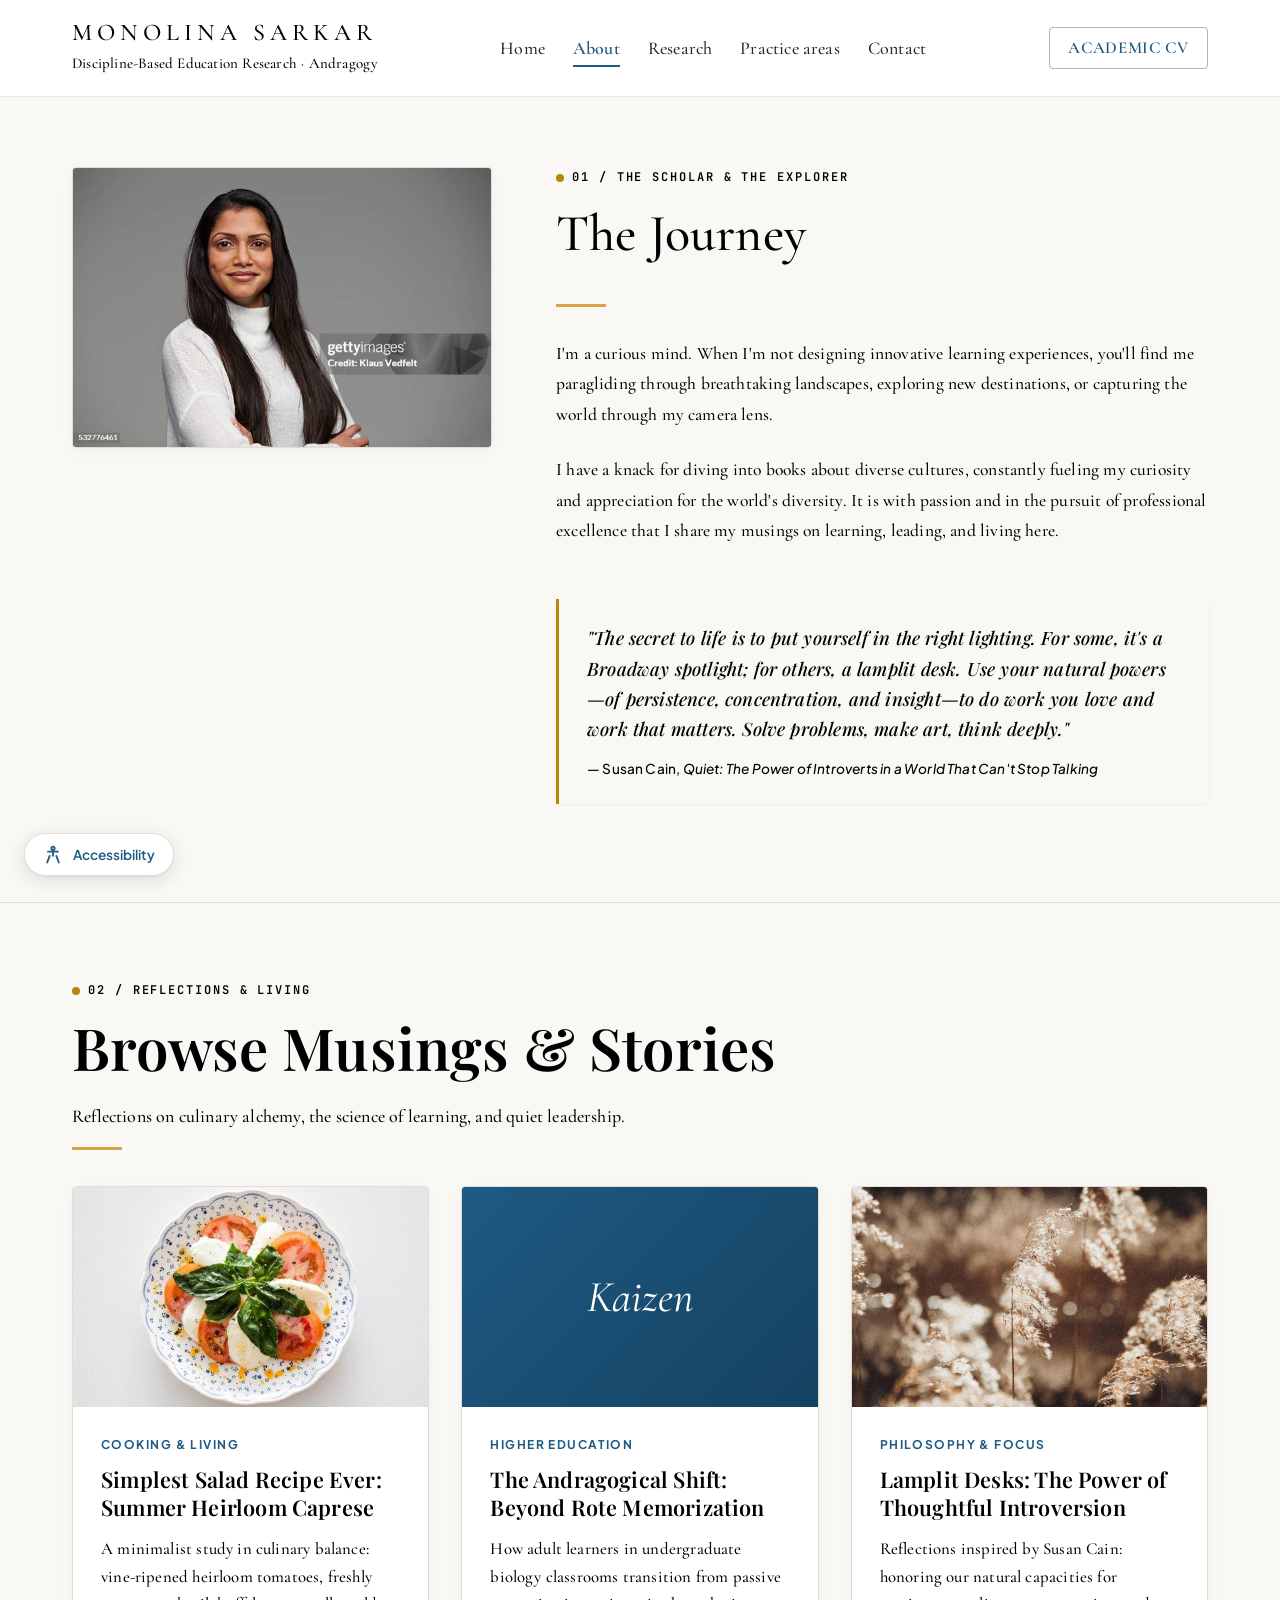
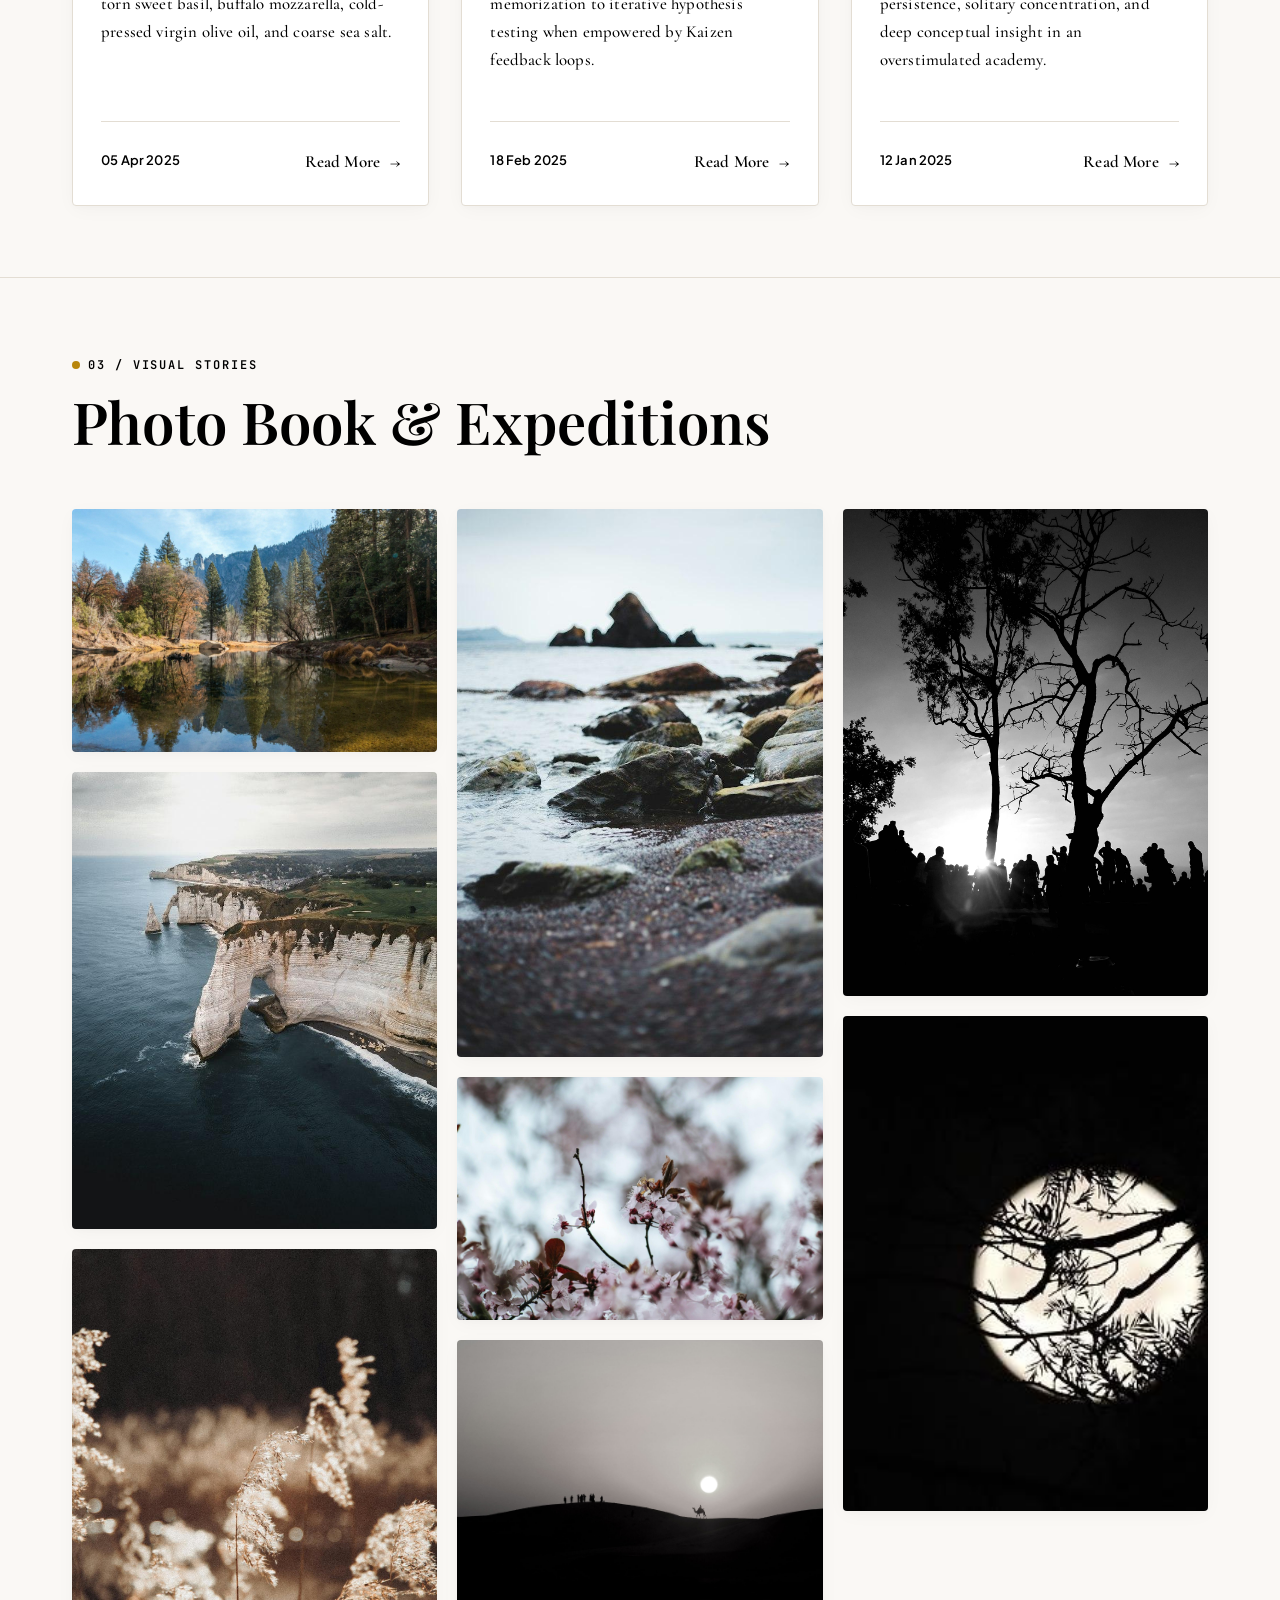
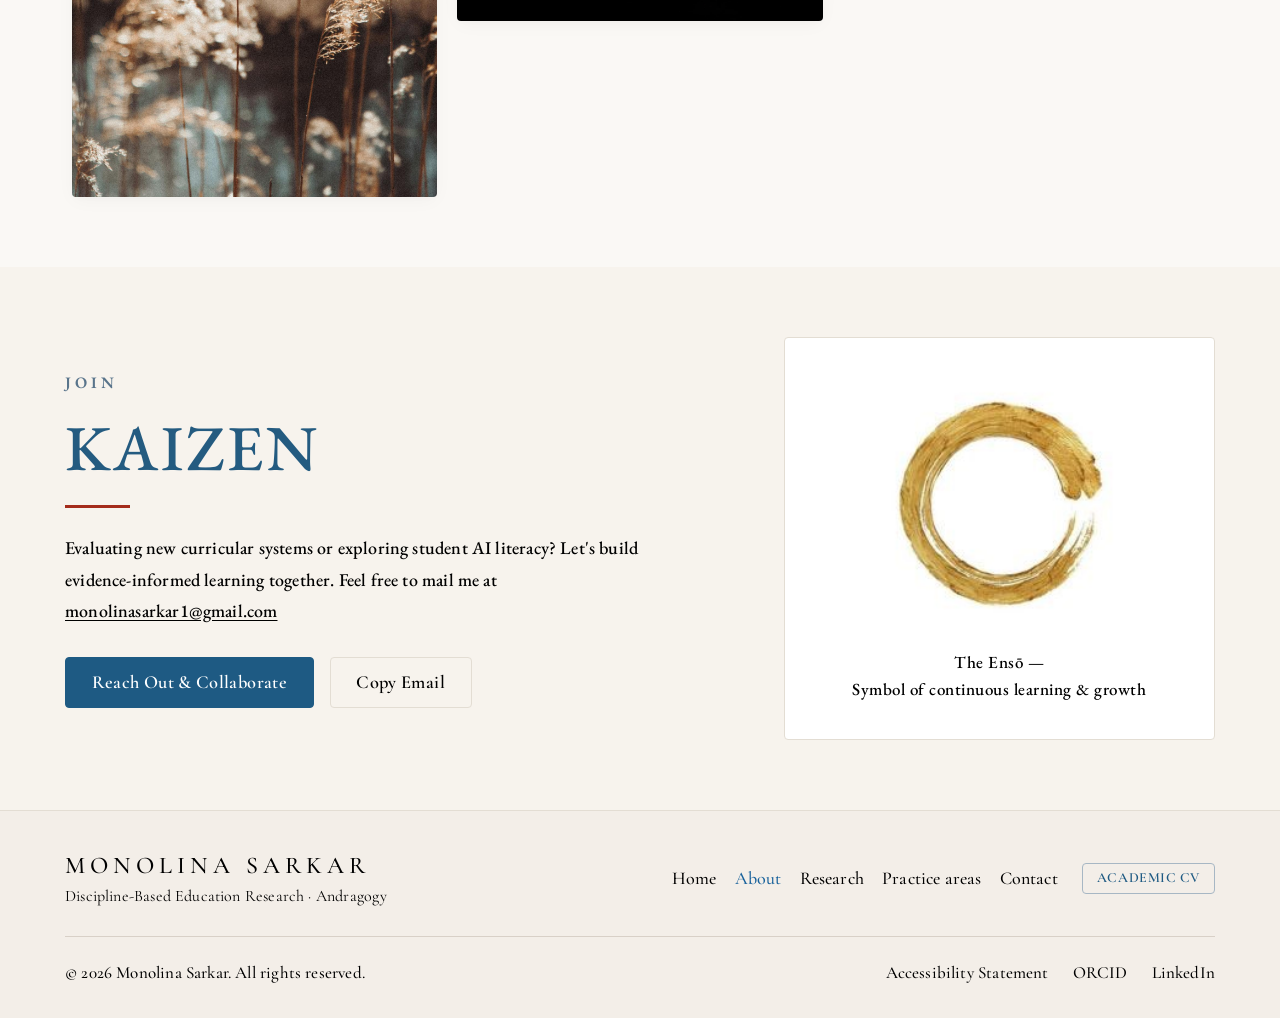
==== about.html @ 40e535fe "first commit" ====
<!DOCTYPE html>
<html lang="en">

<head>
  <meta charset="UTF-8">
  <meta name="viewport" content="width=device-width, initial-scale=1.0">
  <title>About | Monolina Sarkar, Ph.D.</title>
  <meta name="description"
    content="Discover Monolina Sarkar's journey: biochemist, higher education educator, curious traveler, paragliding enthusiast, and visual storyteller.">
  <meta property="og:title" content="About | Monolina Sarkar, Ph.D.">
  <meta property="og:description"
    content="Discover Monolina Sarkar's journey: biochemist, higher education educator, curious traveler, and visual storyteller.">
  <meta property="og:type" content="website">

  <!-- Google Fonts Preconnect & Stylesheets -->
  <link rel="preconnect" href="https://fonts.googleapis.com">
  <link rel="preconnect" href="https://fonts.gstatic.com" crossorigin>
  <link href="https://fonts.googleapis.com/css2?family=Cormorant+Garamond:ital,wght@0,400;0,500;0,600;0,700;1,400;1,600&family=DM+Sans:wght@400;500;600;700&family=EB+Garamond:ital,wght@0,400;0,500;0,600;0,700;1,400;1,600&family=Playfair+Display:ital,wght@0,400;0,500;0,600;0,700;1,400;1,600&family=Plus+Jakarta+Sans:wght@300;400;500;600;700&display=swap" rel="stylesheet">

  <link rel="stylesheet" href="css/style.css">
  <link rel="icon" type="image/jpeg" href="images (3).jpg">

  <style>
    section[id] {
      scroll-margin-top: 85px;
    }

    /* About Hero Section Styling */
    .about-hero {
      display: grid;
      grid-template-columns: minmax(280px, 420px) minmax(0, 1fr);
      gap: clamp(36px, 5vw, 64px);
      align-items: start;
    }

    .portrait-wrapper {
      position: relative;
    }

    .portrait-frame {
      position: relative;
      border-radius: var(--radius-sm);
      overflow: hidden;
      box-shadow: var(--shadow-card);
      border: 1px solid var(--border-medium);
      background-color: var(--bg-card);
    }

    .portrait-frame img {
      width: 100%;
      height: auto;
      display: block;
      object-fit: cover;
    }

    .about-narrative {
      display: flex;
      flex-direction: column;
    }

    .about-narrative h1 {
      font-family: 'Cormorant Garamond', Georgia, serif;
      font-size: clamp(36px, 4.5vw, 52px);
      font-weight: 500;
      color: var(--text-primary);
      line-height: 1.15;
      margin-top: 0.25rem;
    }

    .about-quote {
      margin: 1.75rem 0;
      padding: 1.5rem 1.75rem;
      background-color: #FAF8F5;
      border-left: 3px solid var(--accent-gold);
      border-radius: 0 var(--radius-sm) var(--radius-sm) 0;
    }

    .about-quote blockquote {
      font-family: 'Playfair Display', Georgia, serif;
      font-style: italic;
      font-size: 1.15rem;
      line-height: 1.65;
      color: var(--text-primary);
      margin-bottom: 0.75rem;
    }

    .about-quote cite {
      font-family: var(--font-sans);
      font-size: 0.85rem;
      color: var(--text-muted);
      font-style: normal;
      display: block;
    }

    /* Blog Card Enhancements */
    .blog-grid {
      display: grid;
      grid-template-columns: repeat(auto-fit, minmax(320px, 1fr));
      gap: 2rem;
    }

    .blog-card {
      background-color: var(--bg-card);
      border: 1px solid var(--border-medium);
      border-radius: var(--radius-sm);
      overflow: hidden;
      display: flex;
      flex-direction: column;
      transition: transform var(--transition-normal), box-shadow var(--transition-normal), border-color var(--transition-normal);
    }

    .blog-card:hover {
      transform: translateY(-4px);
      box-shadow: var(--shadow-hover);
      border-color: var(--accent-blue);
    }

    .blog-card-media {
      height: 220px;
      overflow: hidden;
      background-color: var(--bg-card-subtle);
      position: relative;
    }

    .blog-card-media img {
      width: 100%;
      height: 100%;
      object-fit: cover;
      transition: transform var(--transition-smooth);
    }

    .blog-card:hover .blog-card-media img {
      transform: scale(1.04);
    }

    .blog-card-body {
      padding: 1.75rem;
      display: flex;
      flex-direction: column;
      justify-content: space-between;
      flex: 1;
    }

    .blog-tag {
      font-family: var(--font-sans);
      font-size: 0.75rem;
      font-weight: 700;
      letter-spacing: 0.12em;
      text-transform: uppercase;
      color: var(--accent-blue);
      margin-bottom: 0.6rem;
    }

    .blog-title {
      font-family: 'Playfair Display', Georgia, serif;
      font-size: 1.35rem;
      font-weight: 600;
      line-height: 1.3;
      color: var(--text-primary);
      margin-bottom: 0.85rem;
    }

    .blog-snippet {
      font-family: 'Cormorant Garamond', Georgia, serif;
      font-size: 1.05rem;
      line-height: 1.65;
      color: var(--text-secondary);
      margin-bottom: 1.5rem;
    }

    .blog-footer {
      display: flex;
      align-items: center;
      justify-content: space-between;
      padding-top: 1rem;
      border-top: 1px solid var(--border-subtle);
      font-family: var(--font-sans);
      font-size: 0.85rem;
      color: var(--text-muted);
    }

    @media (max-width: 900px) {
      .about-hero {
        grid-template-columns: minmax(0, 1fr);
        gap: 36px;
      }

      .portrait-wrapper {
        max-width: 380px;
        margin: 0 auto;
      }
    }

    /* Join Kaizen Banner Section */
    .join-kaizen-wrap {
      width: 100%;
      padding: clamp(48px, 6vw, 70px) 5%;
      box-sizing: border-box;
      background: #f7f3ed;
    }

    .join-kaizen-grid {
      max-width: 1150px;
      margin: 0 auto;
      display: grid;
      grid-template-columns: minmax(0, 1.4fr) minmax(280px, 1fr);
      align-items: center;
      gap: 10%;
      box-sizing: border-box;
    }

    .join-kaizen-eyebrow {
      font-family: 'EB Garamond', Garamond, Georgia, serif;
      font-size: 16px;
      font-weight: 600;
      letter-spacing: 4px;
      color: #59748b;
      margin-bottom: 18px;
    }

    .join-kaizen-title {
      font-family: 'EB Garamond', Garamond, Georgia, serif;
      font-size: clamp(44px, 5vw, 68px);
      font-weight: 500;
      letter-spacing: 3px;
      line-height: 1.05;
      color: #245b80;
      margin: 0 0 24px;
    }

    .join-kaizen-divider {
      width: 65px;
      height: 3px;
      background: #a42c1c;
      margin-bottom: 24px;
    }

    .join-kaizen-text {
      font-family: 'EB Garamond', Garamond, Georgia, serif;
      font-size: 18px;
      font-weight: 500;
      line-height: 1.75;
      color: #000000;
      margin: 0 0 30px;
    }

    .join-kaizen-text a {
      font-family: 'EB Garamond', Garamond, Georgia, serif;
    }

    .enso-card {
      width: 100%;
      min-width: 0;
      padding: 35px 25px;
      background: #ffffff;
      box-sizing: border-box;
      text-align: center;
      border: 1px solid #e3ddd3;
      border-radius: 4px;
    }

    .enso-card img {
      display: block;
      width: 100%;
      max-width: 260px;
      height: 260px;
      object-fit: contain;
      margin: 0 auto 16px;
    }

    .enso-card p {
      font-family: 'EB Garamond', Garamond, Georgia, serif;
      font-size: 17px;
      letter-spacing: 0.5px;
      line-height: 1.6;
      color: #000000;
      font-weight: 500;
      margin: 0;
    }

    @media (max-width: 768px) {
      .join-kaizen-grid {
        grid-template-columns: minmax(0, 1fr);
        gap: 36px;
      }
    }

    .site-footer-v2 {
      width: 100%;
      padding: 38px 5% 20px;
      box-sizing: border-box;
      background: #f3eee8;
      border-top: 1px solid #e3ddd3;
    }

    .footer-v2-container {
      max-width: 1150px;
      margin: 0 auto;
    }

    .footer-brand-nav {
      display: flex;
      justify-content: space-between;
      align-items: center;
      gap: 30px;
      flex-wrap: wrap;
    }

    .footer-nav-links {
      display: flex;
      align-items: center;
      flex-wrap: wrap;
      gap: 8px 18px;
    }

    .footer-nav-link {
      color: #000000;
      font-weight: 500;
      text-decoration: none;
      font-family: 'Cormorant Garamond', serif !important;
      font-size: 18px;
      padding: 6px 0;
      transition: color 0.2s ease;
    }

    .footer-nav-link:hover,
    .footer-nav-link.active {
      color: #17619b;
    }

    .footer-divider {
      width: 100%;
      margin: 28px 0 0;
      border-top: 1px solid #d8d0c7;
    }

    .footer-bottom-row {
      padding: 22px 0 10px;
      display: flex;
      justify-content: space-between;
      align-items: center;
      flex-wrap: wrap;
      gap: 16px 25px;
      font-family: 'Cormorant Garamond', serif;
      font-size: 17px;
      font-weight: 500;
      color: #000000;
    }

    .footer-bottom-links {
      display: flex;
      align-items: center;
      flex-wrap: wrap;
      gap: 14px 24px;
    }

    .footer-bottom-links a {
      color: #000000;
      font-weight: 500;
      font-size: 17px;
      text-decoration: none;
      transition: color 0.2s ease;
    }

    .footer-bottom-links a:hover {
      color: #17619b;
      text-decoration: underline;
    }

    /* Read More button styling matching Home Page */
    .read-more {
      display: inline-flex;
      align-items: center;
      align-self: flex-start;
      gap: 10px;
      margin-top: 6px;
      padding: 0;
      border: none;
      background: transparent;
      font-family: 'Cormorant Garamond', 'EB Garamond', Garamond, Georgia, serif;
      font-size: 17px;
      font-weight: 600;
      color: #000000;
      cursor: pointer;
      text-decoration: none;
      transition: color 0.25s ease;
    }

    .read-more:hover {
      color: #a47a43;
    }

    .read-more .arrow {
      display: inline-block;
      font-size: 16px;
      line-height: 1;
      transition: transform 0.25s ease;
    }

    .read-more:hover .arrow {
      transform: translateX(4px);
    }
  </style>
</head>

<body>

  <!-- Skip Navigation Links for Keyboard & Screen Reader Users -->
  <div class="skip-links">
    <a href="#main-content" class="skip-link">Skip to main content</a>
    <a href="#site-header" class="skip-link">Skip to navigation</a>
    <a href="#site-footer" class="skip-link">Skip to footer</a>
    <button type="button" class="skip-link" id="skip-a11y-btn">Open Accessibility Preferences (Alt+A)</button>
  </div>

  <!-- Site Navigation -->
  <header class="site-header" id="site-header" role="banner"
    style="background:#ffffff; border-bottom:1px solid #e9e7e3; padding: 18px 0;">
    <div class="container navbar" style="height: auto; min-height: 60px;">

      <!-- BRAND -->
      <a href="index.html" class="brand" aria-label="Monolina Sarkar Home" style="text-decoration:none;">
        <span class="brand-name" style="font-family:'Cormorant Garamond',serif; font-size:24px; font-weight:500; letter-spacing:5px; line-height:1.15; white-space:nowrap; color:#000000;">
          MONOLINA SARKAR
        </span>
        <span class="brand-subtitle" style="margin-top:4px; font-family:'Cormorant Garamond',serif; font-size:15px; font-weight:500; letter-spacing:0.2px; color:#000000;">
          Discipline-Based Education Research &middot; Andragogy
        </span>
      </a>

      <!-- DESKTOP NAVIGATION LINKS -->
      <nav aria-label="Primary Navigation" role="navigation">
        <ul class="nav-links" style="gap: 28px;">
          <li><a href="index.html" class="nav-link" style="font-family:'Cormorant Garamond',serif; font-size:18px;">Home</a></li>
          <li><a href="about.html" class="nav-link active" style="font-family:'Cormorant Garamond',serif; font-size:18px;">About</a></li>
          <li><a href="index.html#research-focus" class="nav-link" style="font-family:'Cormorant Garamond',serif; font-size:18px;">Research</a></li>
          <li><a href="index.html#practice-areas" class="nav-link" style="font-family:'Cormorant Garamond',serif; font-size:18px;">Practice areas</a></li>
          <li><a href="contact.html" class="nav-link" style="font-family:'Cormorant Garamond',serif; font-size:18px;">Contact</a></li>
        </ul>
      </nav>

      <!-- NAV ACTIONS -->
      <div class="nav-actions">
        <a href="Monolina_Sarkar_cv.pdf" target="_blank" rel="noopener noreferrer" class="btn-nav-cv"
          data-drive-doc="academicCv" aria-label="View Academic Curriculum Vitae">
          ACADEMIC CV
        </a>
        <button class="mobile-toggle" aria-label="Toggle navigation menu" aria-expanded="false">
          <span></span>
          <span></span>
          <span></span>
        </button>
      </div>

    </div>
  </header>

  <!-- Mobile Drawer -->
  <div class="mobile-drawer" id="mobile-drawer" aria-label="Mobile Navigation">
    <a href="index.html" class="nav-link">Home</a>
    <a href="about.html" class="nav-link active">About</a>
    <a href="index.html#research-focus" class="nav-link">Research</a>
    <a href="index.html#practice-areas" class="nav-link">Practice areas</a>
    <a href="contact.html" class="nav-link">Contact</a>
    <a href="accessibility-statement.html" class="nav-link">Accessibility Statement</a>
    <div style="margin-top: 1.5rem;">
      <a href="Monolina_Sarkar_cv.pdf" target="_blank" rel="noopener noreferrer" class="btn btn-primary"
        data-drive-doc="academicCv" style="width: 100%; text-align: center;">View Academic CV</a>
    </div>
  </div>

  <main id="main-content" role="main">

    <!-- Section 01: About Hero Section -->
    <section class="section" id="journey-hero">
      <div class="container">
        <div class="about-hero">

          <!-- Portrait with decorative frame -->
          <div class="portrait-wrapper">
            <div class="portrait-frame">
              <img src="assets/images/headshot.jpg" alt="Monolina Sarkar, Ph.D." width="600" height="750">
            </div>
          </div>

          <!-- Narrative -->
          <div class="about-narrative">
            <span class="section-label">01 / The Scholar &amp; The Explorer</span>
            <h1>The Journey</h1>
            <div class="divider-gold"></div>

            <p>
              I'm a curious mind. When I'm not designing innovative learning experiences, you'll find me paragliding
              through breathtaking landscapes, exploring new destinations, or capturing the world through my camera
              lens.
            </p>

            <p>
              I have a knack for diving into books about diverse cultures, constantly fueling my curiosity and
              appreciation for the world's diversity. It is with passion and in the pursuit of professional excellence
              that I share my musings on learning, leading, and living here.
            </p>

            <div class="about-quote">
              <blockquote>
                "The secret to life is to put yourself in the right lighting. For some, it's a Broadway spotlight; for
                others, a lamplit desk. Use your natural powers&mdash;of persistence, concentration, and
                insight&mdash;to do work you love and work that matters. Solve problems, make art, think deeply."
              </blockquote>
              <cite>&mdash; Susan Cain, <em>Quiet: The Power of Introverts in a World That Can't Stop
                  Talking</em></cite>
            </div>
          </div>

        </div>
      </div>
    </section>

    <!-- Section 02: Musings & Blog Section (Reordered FIRST per Slide 2) -->
    <section class="section" id="musings"
      style="background-color: #FAF8F5; border-top: 1px solid var(--border-medium); border-bottom: 1px solid var(--border-medium);">
      <div class="container">
        <div class="section-header">
          <span class="section-label">02 / Reflections &amp; Living</span>
          <h2 class="section-title">Browse Musings &amp; Stories</h2>
          <p class="section-subtitle">
            Reflections on culinary alchemy, the science of learning, and quiet leadership.
          </p>
          <div class="divider-gold"></div>
        </div>

        <div class="blog-grid">
          <!-- Card 1: Cooking -->
          <article class="blog-card">
            <div class="blog-card-media">
              <img src="assets/images/caprese-salad.jpg" alt="Simplest Salad Recipe Ever" loading="lazy">
            </div>
            <div class="blog-card-body">
              <div>
                <div class="blog-tag">Cooking &amp; Living</div>
                <h3 class="blog-title">Simplest Salad Recipe Ever: Summer Heirloom Caprese</h3>
                <p class="blog-snippet">
                  A minimalist study in culinary balance: vine-ripened heirloom tomatoes, freshly torn sweet basil,
                  buffalo mozzarella, cold-pressed virgin olive oil, and coarse sea salt.
                </p>
              </div>
              <div class="blog-footer"
                style="display: flex; align-items: center; justify-content: space-between; margin-top: 1.5rem; padding-top: 1.25rem; border-top: 1px solid var(--border-medium);">
                <span class="blog-date"
                  style="font-family: 'Plus Jakarta Sans', sans-serif; font-size: 13px; color: #000000; font-weight: 600;">05
                  Apr 2025</span>
                <a href="https://drive.google.com/file/d/YOUR_STORY_1_DRIVE_ID/view?usp=sharing" target="_blank"
                  rel="noopener noreferrer" class="read-more" data-drive-doc="story1Salad">
                  <span class="button-text">Read More</span>
                  <span class="arrow" aria-hidden="true">&rarr;</span>
                </a>
              </div>
            </div>
          </article>

          <!-- Card 2: Pedagogy -->
          <article class="blog-card">
            <div class="blog-card-media"
              style="background: linear-gradient(135deg, #1E5A83, #154261); display: flex; align-items: center; justify-content: center; padding: 2rem;">
              <span
                style="font-family: var(--font-display); font-size: 2.75rem; color: #FFFFFF; font-style: italic;">Kaizen</span>
            </div>
            <div class="blog-card-body">
              <div>
                <div class="blog-tag">Higher Education</div>
                <h3 class="blog-title">The Andragogical Shift: Beyond Rote Memorization</h3>
                <p class="blog-snippet">
                  How adult learners in undergraduate biology classrooms transition from passive memorization to
                  iterative hypothesis testing when empowered by Kaizen feedback loops.
                </p>
              </div>
              <div class="blog-footer"
                style="display: flex; align-items: center; justify-content: space-between; margin-top: 1.5rem; padding-top: 1.25rem; border-top: 1px solid var(--border-medium);">
                <span class="blog-date"
                  style="font-family: 'Plus Jakarta Sans', sans-serif; font-size: 13px; color: #000000; font-weight: 600;">18
                  Feb 2025</span>
                <a href="https://drive.google.com/file/d/YOUR_STORY_2_DRIVE_ID/view?usp=sharing" target="_blank"
                  rel="noopener noreferrer" class="read-more" data-drive-doc="story2Andragogy">
                  <span class="button-text">Read More</span>
                  <span class="arrow" aria-hidden="true">&rarr;</span>
                </a>
              </div>
            </div>
          </article>

          <!-- Card 3: Deep Work -->
          <article class="blog-card">
            <div class="blog-card-media">
              <img src="assets/images/golden-reeds.jpg" alt="The Quiet Power of Lamplit Desks" loading="lazy">
            </div>
            <div class="blog-card-body">
              <div>
                <div class="blog-tag">Philosophy &amp; Focus</div>
                <h3 class="blog-title">Lamplit Desks: The Power of Thoughtful Introversion</h3>
                <p class="blog-snippet">
                  Reflections inspired by Susan Cain: honoring our natural capacities for persistence, solitary
                  concentration, and deep conceptual insight in an overstimulated academy.
                </p>
              </div>
              <div class="blog-footer"
                style="display: flex; align-items: center; justify-content: space-between; margin-top: 1.5rem; padding-top: 1.25rem; border-top: 1px solid var(--border-medium);">
                <span class="blog-date"
                  style="font-family: 'Plus Jakarta Sans', sans-serif; font-size: 13px; color: #000000; font-weight: 600;">12
                  Jan 2025</span>
                <a href="https://drive.google.com/file/d/YOUR_STORY_3_DRIVE_ID/view?usp=sharing" target="_blank"
                  rel="noopener noreferrer" class="read-more" data-drive-doc="story3Desks">
                  <span class="button-text">Read More</span>
                  <span class="arrow" aria-hidden="true">&rarr;</span>
                </a>
              </div>
            </div>
          </article>
        </div>
      </div>
    </section>

    <!-- Section 03: Visual Stories / Photo Book Section (Follows Musings per Slide 2; Masonry uncropped per Slide 3) -->
    <section class="section" id="photo-gallery">
      <div class="container">
        <div class="photo-gallery-header" style="margin-bottom: 2rem;">
          <div>
            <span class="section-label">03 / Visual Stories</span>
            <h2 class="section-title">Photo Book &amp; Expeditions</h2>
          </div>
        </div>

        <!-- Uncropped Responsive Masonry Grid -->
        <div class="grid-wrapper" id="photo-gallery-grid">
          <!-- Rendered dynamically by js/main.js with lightbox support -->
        </div>
      </div>
    </section>

    <!-- Section 04: Join Kaizen Banner -->
    <section class="join-kaizen-wrap" id="join-kaizen">
      <div class="join-kaizen-grid">

        <!-- LEFT COLUMN -->
        <div style="min-width:0;">
          <div class="join-kaizen-eyebrow">
            JOIN
          </div>

          <h2 class="join-kaizen-title">
            KAIZEN
          </h2>

          <div class="join-kaizen-divider"></div>

          <!-- COLLABORATION TEXT -->
          <p class="join-kaizen-text">
            Evaluating new curricular systems or exploring student AI
            literacy? Let's build evidence-informed learning together.
            Feel free to mail me at
            <a href="mailto:monolinasarkar1@gmail.com"
              style="color:#000000; font-family:'EB Garamond', Garamond, Georgia, serif; font-weight:500; text-decoration:underline; text-underline-offset:3px;">monolinasarkar1@gmail.com</a>
          </p>

          <!-- ACTION BUTTONS -->
          <div style="display:flex; align-items:center; flex-wrap:wrap; gap:16px;">
            <a href="contact.html" class="btn btn-primary">
              Reach Out &amp; Collaborate
            </a>

            <button type="button" class="btn btn-secondary" data-copy="monolinasarkar1@gmail.com"
              data-copy-label="monolinasarkar1@gmail.com copied to clipboard">
              Copy Email
            </button>
          </div>
        </div>

        <!-- RIGHT COLUMN: ENSO IMAGE -->
        <div class="enso-card">
          <img src="images (3).jpg" alt="Enso circle symbolising continuous learning and growth">
          <p>
            The Ens&omacr; &mdash;<br>
            Symbol of continuous learning &amp; growth
          </p>
        </div>

      </div>
    </section>

  </main>

  <!-- Site Footer -->
  <footer id="site-footer" role="contentinfo">
    <section class="site-footer-v2">
      <div class="footer-v2-container">

        <div class="footer-brand-nav">
          <!-- BRAND -->
          <div>
            <div
              style="font-family:'Cormorant Garamond',serif; font-size:24px; letter-spacing:5px; line-height:1.4; color:#000000; font-weight:500;">
              MONOLINA SARKAR
            </div>
            <div
              style="font-family:'Cormorant Garamond',serif; font-size:16px; line-height:1.5; color:#000000; margin-top:2px;">
              Discipline-Based Education Research &middot; Andragogy
            </div>
          </div>

          <!-- FOOTER NAVIGATION -->
          <nav aria-label="Footer navigation">
            <div class="footer-nav-links">
              <a href="index.html" class="footer-nav-link">Home</a>
              <a href="about.html" class="footer-nav-link active">About</a>
              <a href="index.html#research-focus" class="footer-nav-link">Research</a>
              <a href="index.html#practice-areas" class="footer-nav-link">Practice areas</a>
              <a href="contact.html" class="footer-nav-link">Contact</a>
              <a href="Monolina_Sarkar_cv.pdf" target="_blank" rel="noopener noreferrer" class="btn-nav-cv"
                data-drive-doc="academicCv"
                style="font-size:14px; padding:6px 14px; margin-left:6px; text-decoration:none;">
                ACADEMIC CV
              </a>
            </div>
          </nav>
        </div>

        <!-- DIVIDER -->
        <div class="footer-divider"></div>

        <!-- COPYRIGHT + PROFESSIONAL LINKS -->
        <div class="footer-bottom-row">
          <div>
            &copy; 2026 Monolina Sarkar. All rights reserved.
          </div>

          <div class="footer-bottom-links">
            <a href="accessibility-statement.html">Accessibility Statement</a>
            <a href="https://orcid.org/0000-0002-8172-1111" target="_blank" rel="noopener noreferrer">ORCID</a>
            <a href="https://www.linkedin.com/in/monolinasarkar" target="_blank" rel="noopener noreferrer">LinkedIn</a>
          </div>
        </div>

      </div>
    </section>
  </footer>

  <!-- Lightbox Modal -->
  <div class="lightbox-modal" id="lightbox-modal" role="dialog" aria-modal="true" aria-label="Photo Lightbox">
    <button class="modal-close-btn" id="lightbox-close"
      style="top: 2rem; right: 2rem; background: rgba(255,255,255,0.2); color: #fff;"
      aria-label="Close Lightbox">&times;</button>
    <button class="lightbox-nav-btn lightbox-prev" id="lightbox-prev" aria-label="Previous photo">&lsaquo;</button>
    <button class="lightbox-nav-btn lightbox-next" id="lightbox-next" aria-label="Next photo">&rsaquo;</button>
    <div class="lightbox-content">
      <img src="" alt="" id="lightbox-img" class="lightbox-img">
      <div id="lightbox-caption" class="lightbox-caption"></div>
    </div>
  </div>

  <!-- Academic CV Modal -->
  <div class="modal-overlay" id="cv-modal" role="dialog" aria-modal="true" aria-labelledby="cv-modal-title">
    <div class="modal-card">
      <button class="modal-close-btn" id="cv-modal-close" aria-label="Close CV Modal">&times;</button>

      <div class="cv-document" id="cv-document">
        <div class="cv-print-header" role="banner">
          <div class="section-label" style="margin-bottom: 0.35rem;">Curriculum Vitae</div>
          <h2 id="cv-modal-title" class="cv-print-title">
            Monolina Sarkar, Ph.D., M.Ed.
          </h2>
          <div class="cv-print-subtitle">
            Biochemistry Doctorate &middot; Master of Education &middot; Discipline-Based Education Research (DBER)
          </div>
          <div class="cv-print-contacts">
            <span><strong>Email:</strong> monolinasarkar1@gmail.com</span>
            <span><strong>ORCID:</strong> 0000-0002-8172-1111</span>
            <span><strong>Web of Science:</strong> GRY-0666-2022</span>
            <span><strong>LinkedIn:</strong> linkedin.com/in/monolinasarkar</span>
          </div>
        </div>

        <section class="cv-section">
          <h3 class="cv-section-title">Scholarly &amp; Pedagogical Profile</h3>
          <p style="font-size: 0.95rem; color: var(--text-secondary); line-height: 1.6;">
            Higher education biology educator and research biochemist with over 10 years of teaching experience.
            Specializes in Discipline-Based Education Research (DBER), transforming undergraduate classrooms into
            continuous <em>Kaizen</em> learning laboratories. Investigates how learners iteratively construct, refine,
            and apply scientific reasoning in unfamiliar biological contexts, with focal emphasis on student AI
            literacy, conceptual change, and evidence-informed curriculum redesign aligned with National Research
            Council (NRC, 2012) standards.
          </p>
        </section>

        <section class="cv-section">
          <h3 class="cv-section-title">Education &amp; Credentials</h3>
          <div style="display: flex; flex-direction: column; gap: 0.85rem;">
            <div class="cv-item">
              <div style="display: flex; justify-content: space-between; align-items: baseline; flex-wrap: wrap;">
                <strong>Doctor of Philosophy (Ph.D.) in Biochemistry</strong>
                <span class="cv-date">Conferred</span>
              </div>
              <div style="font-size: 0.9rem; color: var(--text-secondary);">University of Calcutta &middot; Department
                of Biochemistry</div>
            </div>
            <div class="cv-item">
              <div style="display: flex; justify-content: space-between; align-items: baseline; flex-wrap: wrap;">
                <strong>Master of Education (M.Ed.)</strong>
                <span class="cv-date">Conferred</span>
              </div>
              <div style="font-size: 0.9rem; color: var(--text-secondary);">Focus: Pedagogical Theory, Curriculum Design
                &amp; Learning Assessment</div>
            </div>
            <div class="cv-item">
              <div style="display: flex; justify-content: space-between; align-items: baseline; flex-wrap: wrap;">
                <strong>Master of Science (M.Sc.) in Biochemistry</strong>
                <span class="cv-date">Conferred</span>
              </div>
              <div style="font-size: 0.9rem; color: var(--text-secondary);">University of Calcutta &middot; First Class
                Honors</div>
            </div>
          </div>
        </section>

        <section class="cv-section">
          <h3 class="cv-section-title">Higher Education &amp; Teaching Leadership (10+ Years)</h3>
          <ul class="cv-list">
            <li><strong>Undergraduate &amp; Graduate Biology Instruction:</strong> Over a decade of teaching
              biochemistry, molecular biology, and general biology across diverse student cohorts.</li>
            <li><strong>DBER Curriculum Innovation:</strong> Designed inquiry-driven, problem-based learning modules
              emphasizing systems thinking, mechanism-building, and data evaluation.</li>
            <li><strong>AI Literacy &amp; Scientific Reasoning:</strong> Lead author on pedagogical interventions
              investigating student interactions with generative AI in biology problem-solving.</li>
            <li><strong>Pedagogical Mentorship:</strong> Mentored teaching assistants and junior instructors on
              reflective teaching, continuous feedback loops, and inclusive classroom design.</li>
          </ul>
        </section>

        <section class="cv-section">
          <h3 class="cv-section-title">Peer-Reviewed Publications &amp; Book Chapters</h3>
          <ul class="cv-list" style="list-style: decimal;">
            <li><strong>Sarkar, M.</strong> (2023). Light-responsive biodegradation of wastewater pollutants: New
              developments and potential perspectives. <em>Journal of Hazardous Materials Advances</em>, 10, 100281.
            </li>
            <li>Das, D. R., <strong>Sarkar, M.</strong>, &amp; Paul, A. (2023). Tools and approaches for assessing
              stress-responsive secondary metabolites to design climate-smart crops. In <em>Biology and Biotechnology of
                Environmental Stress Tolerance in Plants</em> (pp. 305&ndash;370). Apple Academic Press.</li>
            <li>Guha, S., Molla, F., <strong>Sarkar, M.</strong>, Ib&aacute;&ntilde;ez, F., Fabra, A., &amp; DasGupta,
              M. (2022). Nod factor-independent 'crack-entry' symbiosis in dalbergoid legume <em>Arachis hypogaea</em>.
              <em>Environmental Microbiology</em>, 24(6), 2732&ndash;2746.</li>
            <li><strong>Sarkar, M.</strong>, Paul, A., &amp; Das, D. R. (2022). Availing engineered and biosynthesized
              metal-based nanoparticles to alleviate abiotic stress. In <em>Response of Field Crops to Abiotic
                Stress</em> (pp. 15&ndash;33). CRC Press / Taylor &amp; Francis.</li>
            <li><strong>Sarkar, M.</strong> (2022). Effect of silver nanoparticles on nitrogen-cycling bacteria in
              constructed wetlands. <em>Nanotechnology for Environmental Engineering</em>, 7(2), 537&ndash;559.</li>
            <li>Guha, S., <strong>Sarkar, M.</strong>, Ganguly, P., Uddin, M. R., Mandal, S., &amp; DasGupta, M. (2016).
              Segregation of nod-containing and nod-deficient bradyrhizobia as endosymbionts of <em>Arachis
                hypogaea</em> and as endophytes of <em>Oryza sativa</em>. <em>Environmental Microbiology</em>, 18(8),
              2575&ndash;2590.</li>
          </ul>
        </section>

        <section class="cv-section" style="margin-bottom: 0;">
          <h3 class="cv-section-title">Professional Affiliations &amp; Service</h3>
          <p style="font-size: 0.92rem; color: var(--text-secondary); line-height: 1.55;">
            Member, American Society for Microbiology (ASM) &middot; Discipline-Based Education Research (DBER) Network
            &middot; Peer Reviewer, MERLOT Biology Editorial Board &middot; Contributor, Public Science Writing &amp;
            Knowledge Translation.
          </p>
        </section>
      </div>

      <div class="cv-actions">
        <button class="btn btn-secondary" onclick="window.print()">
          Print / Save PDF
        </button>
        <a href="mailto:monolinasarkar1@gmail.com?subject=Collaboration%20Inquiry%20-%20Monolina%20Sarkar"
          class="btn btn-primary">
          Inquire Directly
        </a>
      </div>
    </div>
  </div>

  <!-- MAIN SCRIPT -->
  <script src="js/main.js"></script>

</body>

</html>
---- css/style.css ----
/* ==========================================================================
   MONOLINA SARKAR — ACADEMIC & PEDAGOGICAL PORTFOLIO
   Design System & Styling
   ========================================================================== */

@import url('https://fonts.googleapis.com/css2?family=Cormorant+Garamond:ital,wght@0,400;0,500;0,600;0,700;1,400;1,600&family=EB+Garamond:ital,wght@0,400;0,500;0,600;0,700;1,400;1,600&family=JetBrains+Mono:wght@400;500&family=Lexend:wght@300;400;500;600;700&family=Playfair+Display:ital,wght@0,400;0,500;0,600;1,400;1,600&family=Plus+Jakarta+Sans:wght@300;400;500;600;700&display=swap');

/* --- Design Tokens --- */
:root {
  /* Colors */
  --bg-page: #FAF8F5;
  --bg-card: #FFFFFF;
  --bg-card-subtle: #F4EFEA;
  --bg-card-elevated: #FFFFFF;
  --bg-accent-tint: #F0F4F8;
  
  --text-primary: #000000;
  --text-secondary: #000000;
  --text-muted: #000000;
  --text-light: #000000;
  
  --accent-blue: #1E5A83;
  --accent-blue-hover: #154261;
  --accent-blue-tint: rgba(30, 90, 131, 0.08);
  
  --accent-gold: #B8860B;
  --accent-gold-hover: #996F07;
  --accent-gold-tint: rgba(184, 134, 11, 0.1);
  --accent-gold-border: #D7A449;

  --border-subtle: rgba(24, 24, 27, 0.08);
  --border-medium: #E3DDD3;
  --border-dark: #27272A;
  
  /* Coherence Spacing Tokens */
  --section-spacing-y: clamp(3.75rem, 5.5vw, 5rem);
  --header-body-spacing: 2.25rem;

  /* Typography */
  --font-serif: 'Cormorant Garamond', 'EB Garamond', Georgia, serif;
  --font-display: 'Cormorant Garamond', serif;
  --font-body: 'Cormorant Garamond', 'EB Garamond', Georgia, serif;
  --font-heading: 'Cormorant Garamond', Georgia, serif;
  --font-subheading: 'Playfair Display', 'Cormorant Garamond', Georgia, serif;
  --font-sans: 'Plus Jakarta Sans', system-ui, -apple-system, BlinkMacSystemFont, 'Segoe UI', Roboto, sans-serif;
  --font-mono: 'JetBrains Mono', Consolas, monospace;
  --body-font-size: 1.125rem;
  --body-line-height: 1.7;
  
  /* Spacing */
  --space-xs: 0.25rem;
  --space-sm: 0.5rem;
  --space-md: 1rem;
  --space-lg: 1.5rem;
  --space-xl: 2rem;
  --space-2xl: 3rem;
  --space-3xl: 4.5rem;
  --space-4xl: 6rem;
  
  /* Shadows */
  --shadow-sm: 0 1px 3px rgba(0, 0, 0, 0.04), 0 1px 2px rgba(0, 0, 0, 0.02);
  --shadow-card: 0 4px 20px -2px rgba(24, 24, 27, 0.04), 0 2px 6px -1px rgba(24, 24, 27, 0.02);
  --shadow-hover: 0 14px 34px -4px rgba(24, 24, 27, 0.08), 0 4px 12px -2px rgba(24, 24, 27, 0.03);
  --shadow-lg: 0 20px 40px -6px rgba(0, 0, 0, 0.12);
  
  /* Transitions */
  --transition-fast: 150ms cubic-bezier(0.4, 0, 0.2, 1);
  --transition-normal: 280ms cubic-bezier(0.4, 0, 0.2, 1);
  --transition-smooth: 400ms cubic-bezier(0.16, 1, 0.3, 1);
  
  /* Radius */
  --radius-sm: 4px;
  --radius-md: 8px;
  --radius-lg: 14px;
  --radius-full: 9999px;
  
  /* Max width */
  --container-max: 1200px;
}

/* --- Reset & Global --- */
*, *::before, *::after {
  box-sizing: border-box;
  margin: 0;
  padding: 0;
}

html {
  scroll-behavior: smooth;
  font-size: 16px;
  -webkit-text-size-adjust: 100%;
}

body {
  background-color: var(--bg-page);
  color: var(--text-primary);
  font-family: var(--font-body);
  font-size: var(--body-font-size);
  line-height: var(--body-line-height);
  letter-spacing: 0.01em;
  overflow-x: hidden;
  min-height: 100vh;
  display: flex;
  flex-direction: column;
}

p, .body-text {
  font-family: var(--font-body);
  font-size: var(--body-font-size);
  line-height: var(--body-line-height);
  color: #000000;
  font-weight: 500;
}

img {
  max-width: 100%;
  height: auto;
  display: block;
}

a {
  color: inherit;
  text-decoration: none;
  transition: color var(--transition-fast);
}

button,
input[type="button"],
input[type="submit"],
input[type="reset"] {
  font-family: 'Cormorant Garamond', 'EB Garamond', Garamond, Georgia, serif;
  cursor: pointer;
  border: none;
  background: none;
}

/* --- Container --- */
.container {
  width: 100%;
  max-width: var(--container-max);
  margin-left: auto;
  margin-right: auto;
  padding-left: 1.5rem;
  padding-right: 1.5rem;
}

@media (min-width: 768px) {
  .container {
    padding-left: 2rem;
    padding-right: 2rem;
  }
}

/* --- Header & Navigation --- */
.site-header {
  position: sticky;
  top: 0;
  z-index: 100;
  background: rgba(250, 248, 245, 0.92);
  backdrop-filter: blur(14px);
  -webkit-backdrop-filter: blur(14px);
  border-bottom: 1px solid var(--border-subtle);
  transition: all var(--transition-normal);
}

.site-header.scrolled {
  box-shadow: 0 4px 20px rgba(0, 0, 0, 0.04);
  background: rgba(250, 248, 245, 0.97);
}

.navbar {
  display: flex;
  align-items: center;
  justify-content: space-between;
  height: 4.75rem;
}

.brand {
  display: flex;
  flex-direction: column;
}

.brand-name {
  font-family: var(--font-display);
  font-size: clamp(1.25rem, 2.2vw, 1.55rem);
  font-weight: 500;
  letter-spacing: 0.2em;
  text-transform: uppercase;
  color: var(--text-primary);
  line-height: 1.15;
}

.brand-subtitle {
  font-family: var(--font-display);
  font-size: 0.95rem;
  letter-spacing: 0.02em;
  color: var(--text-secondary);
  font-weight: 500;
  margin-top: 3px;
  text-transform: none;
}

.nav-links {
  display: flex;
  align-items: center;
  gap: 28px;
  list-style: none;
}

.nav-link {
  font-family: 'Cormorant Garamond', serif !important;
  font-size: 18px;
  font-weight: 500;
  color: #252525;
  position: relative;
  padding: 0.5rem 0;
  text-decoration: none;
  transition: color var(--transition-fast);
}

.nav-link::after {
  content: '';
  position: absolute;
  bottom: 0;
  left: 0;
  width: 0;
  height: 2px;
  background-color: var(--accent-blue);
  transition: width var(--transition-normal);
}

.nav-link:hover,
.nav-link.active {
  font-family: 'Cormorant Garamond', serif !important;
  color: var(--accent-blue);
}

.nav-link.active {
  font-family: 'Cormorant Garamond', serif !important;
  font-weight: 600;
}

.nav-link.active::after,
.nav-link:hover::after {
  width: 100%;
}

.footer-nav-link {
  font-family: 'Cormorant Garamond', serif !important;
}

.nav-actions {
  display: flex;
  align-items: center;
  gap: 1rem;
}

.btn-nav-cv {
  display: inline-flex;
  align-items: center;
  justify-content: center;
  font-family: 'Cormorant Garamond', serif !important;
  font-size: 1.05rem;
  font-weight: 600;
  letter-spacing: 0.04em;
  text-transform: uppercase;
  padding: 0.65rem 1.15rem;
  border: 1px solid #a7b7c4;
  color: var(--accent-blue);
  border-radius: var(--radius-sm);
  background: transparent;
  cursor: pointer;
  white-space: nowrap;
  line-height: 1.2;
  text-decoration: none;
  transition: all var(--transition-fast);
}

.btn-nav-cv:hover {
  background-color: var(--accent-blue);
  color: #FFFFFF;
}

/* Mobile Toggle */
.mobile-toggle {
  display: none;
  flex-direction: column;
  justify-content: space-between;
  width: 28px;
  height: 20px;
  background: none;
  border: none;
  cursor: pointer;
  padding: 0;
  z-index: 101;
}

.mobile-toggle span {
  display: block;
  height: 2px;
  width: 100%;
  background-color: var(--text-primary);
  border-radius: 2px;
  transition: all var(--transition-normal);
}

.mobile-toggle.open span:nth-child(1) {
  transform: translateY(9px) rotate(45deg);
}

.mobile-toggle.open span:nth-child(2) {
  opacity: 0;
}

.mobile-toggle.open span:nth-child(3) {
  transform: translateY(-9px) rotate(-45deg);
}

/* Mobile Nav Drawer */
.mobile-drawer {
  display: none;
  position: fixed;
  top: 4.75rem;
  left: 0;
  width: 100%;
  background: var(--bg-page);
  border-bottom: 1px solid var(--border-medium);
  padding: 2rem 1.5rem;
  box-shadow: var(--shadow-lg);
  z-index: 99;
  flex-direction: column;
  gap: 1.25rem;
  transform: translateY(-100%);
  opacity: 0;
  transition: transform var(--transition-normal), opacity var(--transition-normal);
}

.mobile-drawer.open {
  display: flex;
  transform: translateY(0);
  opacity: 1;
}

.mobile-drawer .nav-link {
  font-family: 'Cormorant Garamond', serif !important;
  font-size: 18px;
  font-weight: 500;
  padding: 0.5rem 0;
}

/* --- Section Headers & Common Elements --- */
.section {
  padding-top: var(--section-spacing-y);
  padding-bottom: var(--section-spacing-y);
  position: relative;
}

.section--sm {
  padding-top: calc(var(--section-spacing-y) * 0.65);
  padding-bottom: calc(var(--section-spacing-y) * 0.65);
}

.section-header {
  margin-bottom: var(--header-body-spacing);
}

.section-label {
  font-family: var(--font-mono);
  font-size: 0.75rem;
  font-weight: 600;
  letter-spacing: 0.16em;
  text-transform: uppercase;
  color: #000000;
  display: inline-flex;
  align-items: center;
  gap: 0.5rem;
  margin-bottom: 0.75rem;
}

.section-label::before {
  content: '';
  display: inline-block;
  width: 8px;
  height: 8px;
  border-radius: 50%;
  background-color: var(--accent-gold);
}

.section-title {
  font-family: 'Playfair Display', Georgia, serif;
  font-size: clamp(38px, 5vw, 58px);
  font-weight: 600;
  line-height: 1.2;
  color: #000000;
  margin-bottom: 1.25rem;
}

.section-title em,
.section-title i {
  font-family: var(--font-serif);
  font-style: italic;
  font-weight: 400;
}

.section-subtitle {
  font-family: var(--font-body);
  font-size: 1.125rem;
  font-weight: 500;
  color: #000000;
  max-width: 720px;
  line-height: 1.6;
}

.divider-gold {
  width: 50px;
  height: 3px;
  background-color: var(--accent-gold-border);
  margin-top: 1rem;
  margin-bottom: 2rem;
}

/* --- Buttons (Standardized font style, font type, padding & dimensions across all pages) --- */
.btn,
.btn-primary,
.btn-secondary,
.btn-gold,
button.btn,
a.btn {
  display: inline-flex;
  align-items: center;
  justify-content: center;
  gap: 0.6rem;
  font-family: 'Cormorant Garamond', 'EB Garamond', Garamond, Georgia, serif;
  font-size: 1.15rem;
  font-weight: 600;
  letter-spacing: 0.02em;
  padding: 0.85rem 1.6rem;
  min-height: 46px;
  box-sizing: border-box;
  border-radius: var(--radius-sm);
  transition: all var(--transition-normal);
  cursor: pointer;
  text-decoration: none;
  line-height: 1.2;
  text-transform: none;
}

.btn-primary {
  background-color: var(--accent-blue);
  color: #FFFFFF;
  border: 1px solid var(--accent-blue);
}

.btn-primary:hover {
  background-color: var(--accent-blue-hover);
  border-color: var(--accent-blue-hover);
  transform: translateY(-2px);
  box-shadow: 0 6px 16px rgba(30, 90, 131, 0.25);
}

.btn-secondary {
  background-color: transparent;
  color: var(--text-primary);
  border: 1px solid var(--border-medium);
}

.btn-secondary:hover {
  border-color: var(--accent-blue);
  color: var(--accent-blue);
  background-color: var(--accent-blue-tint);
  transform: translateY(-2px);
}

.btn-gold {
  background-color: var(--accent-gold-border);
  color: #1A1A1A;
  border: 1px solid var(--accent-gold-border);
  font-weight: 500;
  transition: all var(--transition-normal);
}

.btn-gold:hover {
  background-color: #FFFFFF;
  color: #1A1A1A;
  border-color: var(--accent-gold-hover);
  box-shadow: 0 4px 14px rgba(215, 164, 73, 0.25);
  transform: translateY(-2px);
}

.btn-link {
  font-family: 'Cormorant Garamond', 'EB Garamond', Garamond, Georgia, serif;
  font-size: 1.05rem;
  font-weight: 600;
  color: var(--accent-blue);
  display: inline-flex;
  align-items: center;
  gap: 0.4rem;
  padding: 0;
  background: none;
  border: none;
  transition: gap var(--transition-fast), color var(--transition-fast);
}

.btn-link:hover {
  color: var(--accent-blue-hover);
  gap: 0.7rem;
}

/* --- Hero Section --- */
.hero {
  padding-top: var(--section-spacing-y);
  padding-bottom: var(--section-spacing-y);
  border-bottom: 1px solid var(--border-subtle);
  background: linear-gradient(180deg, rgba(250, 248, 245, 0.6) 0%, rgba(244, 239, 234, 0.5) 100%);
}

.hero-content {
  max-width: 960px;
}

.hero-tagline {
  font-family: var(--font-mono);
  font-size: 0.8rem;
  letter-spacing: 0.2em;
  text-transform: uppercase;
  color: var(--text-muted);
  margin-bottom: 1.25rem;
  display: flex;
  align-items: center;
  gap: 0.75rem;
}

.hero-title {
  font-family: var(--font-display);
  font-size: clamp(2.75rem, 6.5vw, 4.75rem);
  font-weight: 500;
  line-height: 1.1;
  letter-spacing: 0.08em;
  color: var(--text-primary);
  margin-bottom: 1.75rem;
  text-transform: uppercase;
}

.hero-title .highlight-blue {
  color: var(--accent-blue);
  font-style: italic;
  font-weight: 600;
}

.hero-lead {
  font-family: var(--font-serif);
  font-size: clamp(1.4rem, 2.7vw, 1.95rem);
  line-height: 1.45;
  color: var(--text-secondary);
  margin-bottom: 2.25rem;
  max-width: 820px;
}

.hero-lead em {
  font-style: italic;
  color: var(--accent-blue);
}

.hero-actions {
  display: flex;
  align-items: center;
  flex-wrap: wrap;
  gap: 1.25rem;
  margin-bottom: 3rem;
}

.hero-badges {
  display: flex;
  align-items: center;
  flex-wrap: wrap;
  gap: 0.75rem;
  padding-top: 1.5rem;
  border-top: 1px solid var(--border-medium);
}

.hero-badge-item {
  font-family: var(--font-mono);
  font-size: 0.75rem;
  letter-spacing: 0.05em;
  color: var(--text-secondary);
  background-color: var(--bg-card);
  padding: 0.4rem 0.85rem;
  border-radius: var(--radius-sm);
  border: 1px solid var(--border-subtle);
  display: inline-flex;
  align-items: center;
  gap: 0.4rem;
}

.hero-badge-item .num {
  color: var(--accent-blue);
  font-weight: 600;
}

/* --- Read More Text Button (Matching Home & About Pages) --- */
.read-more {
  display: inline-flex;
  align-items: center;
  align-self: flex-start;
  gap: 10px;
  margin-top: 6px;
  padding: 0;
  border: none;
  background: transparent;
  font-family: 'Cormorant Garamond', 'EB Garamond', Garamond, Georgia, serif;
  font-size: 17px;
  font-weight: 600;
  color: #000000;
  cursor: pointer;
  text-decoration: none;
  transition: color 0.25s ease;
}

.read-more:hover {
  color: #a47a43;
}

.read-more .arrow {
  display: inline-block;
  font-size: 16px;
  line-height: 1;
  transition: transform 0.25s ease;
}

.read-more:hover .arrow {
  transform: translateX(4px);
}

/* --- Section 01: Core Research Questions --- */
.inquiry-grid {
  display: grid;
  grid-template-columns: 1fr;
  gap: 1.5rem;
  margin-top: 2rem;
}

@media (min-width: 900px) {
  .inquiry-grid {
    grid-template-columns: repeat(3, 1fr);
  }
}

.inquiry-card {
  background-color: var(--bg-card);
  border: 1px solid var(--border-subtle);
  border-radius: var(--radius-sm);
  padding: 2.25rem 2rem;
  position: relative;
  display: flex;
  flex-direction: column;
  justify-content: space-between;
  transition: all var(--transition-normal);
  box-shadow: var(--shadow-card);
}

.inquiry-card:hover {
  transform: translateY(-4px);
  box-shadow: var(--shadow-hover);
  border-color: var(--border-medium);
}

.inquiry-card.featured {
  background-color: #FAF5EE;
  border-color: rgba(184, 134, 11, 0.25);
}

.inquiry-card-header {
  display: flex;
  justify-content: space-between;
  align-items: flex-start;
  margin-bottom: 1.75rem;
}

.inquiry-icon {
  width: 42px;
  height: 42px;
  display: flex;
  align-items: center;
  justify-content: center;
  color: var(--accent-blue);
}

.inquiry-protocol-tag {
  font-family: var(--font-mono);
  font-size: 0.72rem;
  letter-spacing: 0.08em;
  color: var(--text-muted);
  text-transform: uppercase;
}

.inquiry-pillar {
  font-family: var(--font-mono);
  font-size: 0.78rem;
  font-weight: 600;
  letter-spacing: 0.16em;
  text-transform: uppercase;
  color: var(--accent-blue);
  margin-bottom: 0.75rem;
}

.inquiry-question {
  font-family: var(--font-serif);
  font-size: 1.45rem;
  line-height: 1.35;
  font-weight: 500;
  color: var(--text-primary);
  margin-bottom: 1.25rem;
}

.inquiry-desc {
  font-size: 0.925rem;
  color: var(--text-secondary);
  line-height: 1.6;
  margin-bottom: 2rem;
}

.inquiry-footer {
  padding-top: 1.25rem;
  border-top: 1px solid var(--border-subtle);
}

/* --- Section 02: Classroom as Kaizen Laboratory --- */
.laboratory-layout {
  display: grid;
  grid-template-columns: 1fr;
  gap: 3.5rem;
  align-items: start;
}

@media (min-width: 960px) {
  .laboratory-layout {
    grid-template-columns: 1.15fr 0.85fr;
  }
}

.lab-narrative p {
  font-family: var(--font-serif);
  font-size: 1.25rem;
  line-height: 1.75;
  color: #2D2D32;
  margin-bottom: 1.5rem;
}

.lab-narrative p.dropcap::first-letter {
  font-size: 4rem;
  float: left;
  line-height: 0.8;
  padding-right: 0.65rem;
  padding-top: 0.25rem;
  font-family: var(--font-display);
  color: var(--accent-blue);
}

.lab-narrative em.kaizen-term {
  color: var(--accent-blue);
  font-style: italic;
  font-weight: 600;
}

.lab-pullquote {
  border-left: 4px solid var(--accent-blue);
  padding: 1.5rem 0 1.5rem 1.75rem;
  margin: 2.5rem 0;
  background: var(--bg-card-subtle);
  border-radius: 0 var(--radius-sm) var(--radius-sm) 0;
}

.lab-pullquote blockquote {
  font-family: var(--font-serif);
  font-size: 1.35rem;
  line-height: 1.5;
  font-style: italic;
  font-weight: 500;
  color: #000000;
}

.lab-pullquote cite {
  display: block;
  font-family: var(--font-sans);
  font-size: 0.85rem;
  font-style: normal;
  color: var(--text-muted);
  margin-top: 0.75rem;
}

/* Right Column: DBER Framework & Scholarly Footprint */
.dber-framework-card {
  background-color: var(--bg-card);
  border: 1px solid var(--border-subtle);
  border-radius: var(--radius-sm);
  padding: 2.25rem;
  box-shadow: var(--shadow-card);
  margin-bottom: 2rem;
}

.dber-header {
  margin-bottom: 1.5rem;
}

.dber-title {
  font-family: var(--font-mono);
  font-size: 0.8rem;
  font-weight: 600;
  letter-spacing: 0.1em;
  text-transform: uppercase;
  color: var(--accent-blue);
}

.dber-subtext {
  font-size: 0.85rem;
  color: var(--text-muted);
  margin-top: 0.35rem;
  line-height: 1.45;
}

.dber-list {
  list-style: none;
  display: flex;
  flex-direction: column;
  gap: 1.5rem;
}

.dber-item {
  border-top: 1px solid var(--border-subtle);
  padding-top: 1.25rem;
}

.dber-item-title {
  font-family: var(--font-sans);
  font-size: 0.95rem;
  font-weight: 600;
  color: var(--text-primary);
  margin-bottom: 0.35rem;
}

.dber-item-desc {
  font-size: 0.85rem;
  color: var(--text-secondary);
  line-height: 1.55;
}

/* Scholarly Footprint Box */
.footprint-box {
  background-color: #F6F1EA;
  border: 1px solid rgba(184, 134, 11, 0.2);
  border-radius: var(--radius-sm);
  padding: 2rem;
  margin-bottom: 2rem;
}

.footprint-title {
  font-family: var(--font-mono);
  font-size: 0.75rem;
  letter-spacing: 0.12em;
  text-transform: uppercase;
  color: var(--text-muted);
  margin-bottom: 1.25rem;
}

.footprint-stats {
  display: grid;
  grid-template-columns: 1fr 1fr;
  gap: 1.5rem;
}

.stat-item .stat-number {
  font-family: var(--font-display);
  font-size: 2.25rem;
  font-weight: 600;
  line-height: 1;
  color: var(--text-primary);
  margin-bottom: 0.35rem;
}

.stat-item .stat-number.blue {
  color: var(--accent-blue);
}

.stat-item .stat-label {
  font-size: 0.8rem;
  color: var(--text-secondary);
  line-height: 1.4;
}

.quote-box {
  font-family: var(--font-serif);
  font-size: 1rem;
  font-style: italic;
  color: var(--text-secondary);
  line-height: 1.55;
  border-top: 1px solid var(--border-medium);
  padding-top: 1.25rem;
}

.quote-box cite {
  display: block;
  font-family: var(--font-sans);
  font-size: 0.78rem;
  font-style: normal;
  color: var(--text-muted);
  margin-top: 0.5rem;
}

/* --- Section 03: Broader Areas of Practice --- */
.practice-grid {
  display: grid;
  grid-template-columns: 1fr;
  gap: 1.25rem;
}

@media (min-width: 640px) {
  .practice-grid {
    grid-template-columns: repeat(2, 1fr);
  }
}

@media (min-width: 1024px) {
  .practice-grid {
    grid-template-columns: repeat(3, 1fr);
  }
}

.practice-card {
  background-color: var(--bg-card);
  border: 1px solid var(--border-subtle);
  border-radius: var(--radius-sm);
  padding: 1.75rem;
  cursor: pointer;
  transition: all var(--transition-normal);
  display: flex;
  flex-direction: column;
  justify-content: space-between;
  min-height: 180px;
  position: relative;
  box-shadow: var(--shadow-sm);
}

.practice-card:hover {
  transform: translateY(-3px);
  box-shadow: var(--shadow-card);
  border-color: var(--accent-blue);
}

.practice-card.active {
  background-color: #1A1A1A;
  color: #FFFFFF;
  border-color: #1A1A1A;
}

.practice-card-header {
  display: flex;
  justify-content: space-between;
  align-items: center;
  margin-bottom: 1.25rem;
}

.practice-area-tag {
  font-family: var(--font-mono);
  font-size: 0.72rem;
  letter-spacing: 0.08em;
  text-transform: uppercase;
  color: var(--text-muted);
  border: 1px solid var(--border-medium);
  padding: 0.2rem 0.55rem;
  border-radius: var(--radius-sm);
}

.practice-card.active .practice-area-tag {
  color: #E0E0E0;
  border-color: rgba(255, 255, 255, 0.2);
}

.practice-sparkle {
  color: var(--accent-gold);
  font-size: 1rem;
}

.practice-title {
  font-family: var(--font-sans);
  font-size: 1.05rem;
  font-weight: 600;
  line-height: 1.4;
  color: var(--text-primary);
}

.practice-card.active .practice-title {
  color: #FFFFFF;
}

/* Detail Drawer for Practice Areas */
.practice-detail-drawer {
  background-color: var(--bg-card);
  border: 1px solid var(--border-medium);
  border-radius: var(--radius-sm);
  padding: 2.5rem;
  margin-top: 2rem;
  box-shadow: var(--shadow-card);
  display: none;
}

.practice-detail-drawer.visible {
  display: block;
  animation: fadeIn 300ms ease;
}

@keyframes fadeIn {
  from { opacity: 0; transform: translateY(8px); }
  to { opacity: 1; transform: translateY(0); }
}

/* --- Section 04: Publications --- */
.pub-toolbar {
  display: flex;
  flex-direction: column;
  gap: 1.25rem;
  margin-bottom: 2.5rem;
}

@media (min-width: 768px) {
  .pub-toolbar {
    flex-direction: row;
    align-items: center;
    justify-content: space-between;
  }
}

.filter-group {
  display: flex;
  align-items: center;
  flex-wrap: wrap;
  gap: 0.5rem;
}

.filter-btn {
  font-family: 'Cormorant Garamond', 'EB Garamond', Garamond, Georgia, serif;
  font-size: 1.1rem;
  font-weight: 600;
  letter-spacing: 0.02em;
  padding: 0.55rem 1.2rem;
  border-radius: var(--radius-sm);
  background-color: var(--bg-card);
  border: 1px solid var(--border-medium);
  color: var(--text-secondary);
  transition: all var(--transition-fast);
  cursor: pointer;
  line-height: 1.2;
}

.filter-btn:hover {
  border-color: var(--accent-blue);
  color: var(--accent-blue);
}

.filter-btn.active {
  background-color: var(--accent-blue);
  border-color: var(--accent-blue);
  color: #FFFFFF;
}

.pub-profiles {
  display: flex;
  align-items: center;
  gap: 1.25rem;
  flex-wrap: wrap;
}

.profile-link {
  font-family: var(--font-mono);
  font-size: 0.8rem;
  color: var(--text-muted);
  transition: color var(--transition-fast);
  display: inline-flex;
  align-items: center;
  gap: 0.3rem;
}

.profile-link:hover {
  color: var(--accent-blue);
}

.pub-search {
  display: flex;
  align-items: center;
  background-color: var(--bg-card);
  border: 1px solid var(--border-medium);
  border-radius: var(--radius-sm);
  padding: 0.55rem 1rem;
  width: 100%;
  max-width: 320px;
}

.pub-search input {
  border: none;
  background: none;
  font-family: inherit;
  font-size: 0.875rem;
  width: 100%;
  color: var(--text-primary);
  outline: none;
}

.publications-grid {
  display: grid;
  grid-template-columns: 1fr;
  gap: 1.75rem;
}

@media (min-width: 900px) {
  .publications-grid {
    grid-template-columns: repeat(2, 1fr);
  }
}

.publication-card {
  background-color: var(--bg-card);
  border: 1px solid var(--border-subtle);
  border-radius: var(--radius-sm);
  padding: 2.25rem 2rem;
  display: flex;
  flex-direction: column;
  justify-content: space-between;
  box-shadow: var(--shadow-card);
  transition: all var(--transition-normal);
}

.publication-card:hover {
  box-shadow: var(--shadow-hover);
  border-color: var(--border-medium);
  transform: translateY(-3px);
}

.pub-top {
  display: flex;
  align-items: flex-start;
  gap: 1.25rem;
  margin-bottom: 1.25rem;
}

.pub-year-badge {
  font-family: var(--font-mono);
  font-size: 1.15rem;
  font-weight: 600;
  color: var(--text-primary);
  line-height: 1;
}

.pub-type-badge {
  font-family: var(--font-mono);
  font-size: 0.68rem;
  letter-spacing: 0.08em;
  text-transform: uppercase;
  color: var(--text-muted);
  display: block;
  margin-top: 0.35rem;
}

.pub-citation {
  font-family: var(--font-serif);
  font-size: 1.125rem;
  line-height: 1.5;
  color: var(--text-primary);
  margin-bottom: 1.25rem;
}

.pub-citation .author-highlight {
  font-weight: 700;
  color: var(--accent-blue);
}

.pub-citation .journal-name {
  font-style: italic;
}

.pub-meta-box {
  background-color: var(--bg-card-subtle);
  border-left: 3px solid var(--accent-gold-border);
  padding: 0.85rem 1rem;
  margin-bottom: 1.5rem;
  border-radius: 0 var(--radius-sm) var(--radius-sm) 0;
}

.pub-meta-label {
  font-family: var(--font-mono);
  font-size: 0.72rem;
  font-weight: 600;
  letter-spacing: 0.08em;
  text-transform: uppercase;
  color: var(--accent-gold);
  display: block;
  margin-bottom: 0.25rem;
}

.pub-meta-text {
  font-size: 0.85rem;
  color: var(--text-secondary);
  line-height: 1.45;
}

.pub-actions {
  display: flex;
  align-items: center;
  gap: 1rem;
  padding-top: 1rem;
  border-top: 1px solid var(--border-subtle);
}

.btn-doi {
  font-family: var(--font-mono);
  font-size: 0.78rem;
  color: var(--accent-blue);
  display: inline-flex;
  align-items: center;
  gap: 0.3rem;
  font-weight: 500;
}

.btn-doi:hover {
  text-decoration: underline;
}

.btn-copy-cite {
  font-family: var(--font-mono);
  font-size: 0.72rem;
  color: var(--text-muted);
  cursor: pointer;
  background: none;
  border: none;
  padding: 0;
  display: inline-flex;
  align-items: center;
  gap: 0.3rem;
}

.btn-copy-cite:hover {
  color: var(--text-primary);
}

/* --- Section 05: Join Kaizen Banner --- */
.join-kaizen-banner {
  background-color: #F7F3EC;
  border: 1px solid var(--border-medium);
  border-radius: var(--radius-sm);
  padding: 3.5rem 2.5rem;
  display: grid;
  grid-template-columns: 1fr;
  gap: 2.5rem;
  align-items: center;
  margin-top: 2rem;
}

@media (min-width: 840px) {
  .join-kaizen-banner {
    grid-template-columns: 1.3fr 0.7fr;
    padding: 4.5rem 3.5rem;
  }
}

.kaizen-banner-content .tag {
  font-family: 'EB Garamond', Garamond, Georgia, serif;
  font-size: 0.95rem;
  font-weight: 600;
  letter-spacing: 0.2em;
  text-transform: uppercase;
  color: #59748b;
  margin-bottom: 0.75rem;
}

.kaizen-banner-content h2 {
  font-family: 'EB Garamond', Garamond, Georgia, serif;
  font-size: clamp(2.5rem, 5vw, 3.5rem);
  font-weight: 500;
  letter-spacing: 0.08em;
  color: var(--accent-blue);
  line-height: 1.1;
  margin-bottom: 1.25rem;
  text-transform: uppercase;
}

.kaizen-banner-divider {
  width: 60px;
  height: 2px;
  background-color: #8C2D19;
  margin-bottom: 1.5rem;
}

.kaizen-banner-content p {
  font-family: 'EB Garamond', Garamond, Georgia, serif;
  font-size: 1.2rem;
  line-height: 1.65;
  color: #000000;
  margin-bottom: 2rem;
  max-width: 580px;
}

.kaizen-contact-actions {
  display: flex;
  align-items: center;
  flex-wrap: wrap;
  gap: 1rem;
}

.kaizen-banner-art {
  display: flex;
  flex-direction: column;
  align-items: center;
  justify-content: center;
  text-align: center;
}

.kaizen-enso-img {
  max-width: 200px;
  height: auto;
  filter: drop-shadow(0 4px 12px rgba(0, 0, 0, 0.04));
  transition: transform var(--transition-normal);
}

.kaizen-enso-img:hover {
  transform: rotate(5deg) scale(1.02);
}

.kaizen-symbol-caption {
  font-family: var(--font-serif);
  font-size: 0.9rem;
  font-style: italic;
  color: var(--text-muted);
  margin-top: 1rem;
}

/* --- About Page: The Journey --- */
.about-hero {
  display: grid;
  grid-template-columns: 1fr;
  gap: 3.5rem;
  align-items: center;
}

@media (min-width: 860px) {
  .about-hero {
    grid-template-columns: 0.8fr 1.2fr;
  }
}

.portrait-wrapper {
  position: relative;
}

.portrait-frame {
  position: relative;
  border-radius: var(--radius-sm);
  overflow: hidden;
  box-shadow: var(--shadow-lg);
  border: 1px solid var(--border-medium);
}

.portrait-frame img {
  width: 100%;
  height: 100%;
  object-fit: cover;
  display: block;
}

.portrait-backdrop-accent {
  position: absolute;
  top: 15px;
  left: 15px;
  right: -15px;
  bottom: -15px;
  border: 2px solid var(--accent-gold-border);
  z-index: -1;
  border-radius: var(--radius-sm);
}

.about-narrative h1 {
  font-family: var(--font-display);
  font-size: clamp(2.25rem, 4.5vw, 3.25rem);
  font-weight: 500;
  color: var(--text-primary);
  margin-bottom: 1.5rem;
}

.about-narrative p {
  font-size: 1.1rem;
  line-height: 1.75;
  color: var(--text-secondary);
  margin-bottom: 1.5rem;
}

.about-quote {
  background: var(--bg-card);
  border-left: 4px solid var(--accent-gold-border);
  padding: 1.75rem 2rem;
  border-radius: 0 var(--radius-sm) var(--radius-sm) 0;
  margin: 2rem 0;
  box-shadow: var(--shadow-sm);
}

.about-quote blockquote {
  font-family: var(--font-serif);
  font-size: 1.15rem;
  line-height: 1.6;
  color: #000000;
  font-weight: 500;
  font-style: italic;
}

.about-quote cite {
  display: block;
  font-family: var(--font-sans);
  font-size: 0.85rem;
  font-style: normal;
  color: #000000;
  font-weight: 500;
  margin-top: 0.75rem;
}

/* --- Photo Book / Visual Stories Gallery (Masonry without cropping) --- */
.photo-gallery-header {
  display: flex;
  flex-direction: column;
  gap: 1.25rem;
  margin-bottom: var(--header-body-spacing);
}

@media (min-width: 768px) {
  .photo-gallery-header {
    flex-direction: row;
    align-items: flex-end;
    justify-content: space-between;
  }
}

.grid-wrapper {
  column-count: 3;
  column-gap: 20px;
  display: block;
  width: 100%;
}

@media (max-width: 992px) {
  .grid-wrapper {
    column-count: 2;
    column-gap: 16px;
  }
}

@media (max-width: 560px) {
  .grid-wrapper {
    column-count: 1;
  }
}

.gallery-card {
  position: relative;
  border-radius: var(--radius-sm);
  overflow: hidden;
  cursor: pointer;
  box-shadow: var(--shadow-card);
  margin-bottom: 20px;
  break-inside: avoid;
  display: block;
  background-color: var(--bg-card);
}

.gallery-card img {
  width: 100%;
  height: auto;
  display: block;
  object-fit: contain;
  transition: transform var(--transition-smooth);
}

.gallery-card:hover img {
  transform: scale(1.03);
}

.gallery-card-overlay {
  position: absolute;
  inset: 0;
  background: linear-gradient(180deg, rgba(0,0,0,0) 40%, rgba(0,0,0,0.85) 100%);
  display: flex;
  flex-direction: column;
  justify-content: flex-end;
  padding: 1.5rem;
  color: #FFFFFF;
  opacity: 0;
  transition: opacity var(--transition-normal);
}

.gallery-card:hover .gallery-card-overlay {
  opacity: 1;
}

.gallery-caption-title {
  font-family: var(--font-serif);
  font-size: 1.25rem;
  font-weight: 500;
  margin-bottom: 0.25rem;
}

.gallery-caption-meta {
  font-family: var(--font-mono);
  font-size: 0.75rem;
  color: rgba(255, 255, 255, 0.75);
}

/* --- Musings / Blog Section --- */
.blog-grid {
  display: grid;
  grid-template-columns: 1fr;
  gap: 2rem;
  margin-top: 2rem;
}

@media (min-width: 768px) {
  .blog-grid {
    grid-template-columns: repeat(3, 1fr);
  }
}

.blog-card {
  background-color: var(--bg-card);
  border: 1px solid var(--border-subtle);
  border-radius: var(--radius-sm);
  overflow: hidden;
  box-shadow: var(--shadow-card);
  transition: all var(--transition-normal);
  display: flex;
  flex-direction: column;
}

.blog-card:hover {
  transform: translateY(-4px);
  box-shadow: var(--shadow-hover);
  border-color: var(--border-medium);
}

.blog-card-media {
  height: 200px;
  overflow: hidden;
}

.blog-card-media img {
  width: 100%;
  height: 100%;
  object-fit: cover;
  transition: transform var(--transition-smooth);
}

.blog-card:hover .blog-card-media img {
  transform: scale(1.06);
}

.blog-card-body {
  padding: 1.75rem;
  display: flex;
  flex-direction: column;
  flex: 1;
  justify-content: space-between;
}

.blog-tag {
  font-family: var(--font-mono);
  font-size: 0.72rem;
  letter-spacing: 0.1em;
  text-transform: uppercase;
  color: #000000;
  font-weight: 700;
  margin-bottom: 0.65rem;
}

.blog-title {
  font-family: var(--font-serif);
  font-size: 1.35rem;
  line-height: 1.3;
  color: var(--text-primary);
  margin-bottom: 0.85rem;
}

.blog-snippet {
  font-size: 0.95rem;
  color: #000000;
  font-weight: 500;
  line-height: 1.6;
  margin-bottom: 1.5rem;
}

.blog-footer {
  display: flex;
  justify-content: space-between;
  align-items: center;
  padding-top: 1rem;
  border-top: 1px solid var(--border-subtle);
}

.blog-date {
  font-family: var(--font-mono);
  font-size: 0.75rem;
  color: var(--text-muted);
}

/* --- Contact Page --- */
.contact-layout {
  display: grid;
  grid-template-columns: 1fr;
  gap: 3.5rem;
  margin-top: 2rem;
}

@media (min-width: 900px) {
  .contact-layout {
    grid-template-columns: 1fr 1.15fr;
  }
}

.contact-info-cards {
  display: flex;
  flex-direction: column;
  gap: 1.25rem;
}

.contact-card {
  background-color: var(--bg-card);
  border: 1px solid var(--border-subtle);
  border-radius: var(--radius-sm);
  padding: 1.5rem 1.75rem;
  display: flex;
  align-items: center;
  justify-content: space-between;
  box-shadow: var(--shadow-sm);
  transition: all var(--transition-normal);
}

.contact-card:hover {
  border-color: var(--accent-blue);
  box-shadow: var(--shadow-card);
}

.contact-card-content {
  display: flex;
  flex-direction: column;
}

.contact-card-label {
  font-family: var(--font-mono);
  font-size: 0.72rem;
  letter-spacing: 0.1em;
  text-transform: uppercase;
  color: var(--text-muted);
  margin-bottom: 0.25rem;
}

.contact-card-value {
  font-family: 'Cormorant Garamond', 'EB Garamond', Garamond, Georgia, serif;
  font-size: 1.15rem;
  font-weight: 600;
  color: var(--text-primary);
}

.btn-copy-card {
  padding: 0.5rem;
  color: var(--text-muted);
  border-radius: var(--radius-sm);
  transition: all var(--transition-fast);
}

.btn-copy-card:hover {
  color: var(--accent-blue);
  background-color: var(--accent-blue-tint);
}

/* Contact Form */
.contact-form-box {
  background-color: var(--bg-card);
  border: 1px solid var(--border-medium);
  border-radius: var(--radius-sm);
  padding: 2.5rem;
  box-shadow: var(--shadow-card);
}

.form-group {
  margin-bottom: 1.5rem;
}

.form-label {
  display: block;
  font-family: var(--font-mono);
  font-size: 0.78rem;
  font-weight: 500;
  letter-spacing: 0.05em;
  text-transform: uppercase;
  color: var(--text-secondary);
  margin-bottom: 0.5rem;
}

.form-control {
  width: 100%;
  padding: 0.85rem 1rem;
  font-family: inherit;
  font-size: 0.95rem;
  background-color: var(--bg-page);
  border: 1px solid var(--border-medium);
  border-radius: var(--radius-sm);
  color: var(--text-primary);
  transition: all var(--transition-fast);
}

.form-control:focus {
  outline: none;
  border-color: var(--accent-blue);
  background-color: #FFFFFF;
  box-shadow: 0 0 0 3px var(--accent-blue-tint);
}

textarea.form-control {
  min-height: 140px;
  resize: vertical;
}

/* --- Modals --- */
.modal-overlay {
  position: fixed;
  inset: 0;
  background-color: rgba(18, 20, 24, 0.75);
  backdrop-filter: blur(6px);
  -webkit-backdrop-filter: blur(6px);
  z-index: 1000;
  display: none;
  align-items: center;
  justify-content: center;
  padding: 1.5rem;
  opacity: 0;
  transition: opacity var(--transition-normal);
}

.modal-overlay.open {
  display: flex;
  opacity: 1;
}

.modal-card {
  background-color: var(--bg-card);
  border-radius: var(--radius-sm);
  width: 100%;
  max-width: 760px;
  max-height: 90vh;
  overflow-y: auto;
  box-shadow: var(--shadow-lg);
  border: 1px solid var(--border-medium);
  position: relative;
  padding: 2.5rem;
  animation: modalSlide 300ms cubic-bezier(0.16, 1, 0.3, 1);
}

@keyframes modalSlide {
  from { opacity: 0; transform: translateY(16px) scale(0.98); }
  to { opacity: 1; transform: translateY(0) scale(1); }
}

.modal-close-btn {
  position: absolute;
  top: 1.5rem;
  right: 1.5rem;
  width: 36px;
  height: 36px;
  border-radius: 50%;
  background: var(--bg-card-subtle);
  border: none;
  display: flex;
  align-items: center;
  justify-content: center;
  color: var(--text-secondary);
  font-size: 1.25rem;
  cursor: pointer;
  transition: all var(--transition-fast);
}

.modal-close-btn:hover {
  background: var(--border-medium);
  color: var(--text-primary);
}

/* Lightbox Modal */
.lightbox-modal {
  position: fixed;
  inset: 0;
  background-color: rgba(10, 10, 12, 0.95);
  z-index: 1001;
  display: none;
  align-items: center;
  justify-content: center;
  padding: 2rem;
}

.lightbox-modal.open {
  display: flex;
}

.lightbox-content {
  max-width: 90vw;
  max-height: 85vh;
  position: relative;
  display: flex;
  flex-direction: column;
  align-items: center;
}

.lightbox-img {
  max-width: 100%;
  max-height: 75vh;
  object-fit: contain;
  border-radius: var(--radius-sm);
  box-shadow: 0 10px 40px rgba(0,0,0,0.5);
}

.lightbox-caption {
  color: #FFFFFF;
  margin-top: 1.25rem;
  text-align: center;
  font-family: var(--font-serif);
  font-size: 1.2rem;
}

.lightbox-nav-btn {
  position: absolute;
  top: 50%;
  transform: translateY(-50%);
  background: rgba(255, 255, 255, 0.1);
  color: #FFFFFF;
  border: none;
  width: 48px;
  height: 48px;
  border-radius: 50%;
  display: flex;
  align-items: center;
  justify-content: center;
  font-size: 1.5rem;
  cursor: pointer;
  transition: all var(--transition-fast);
}

.lightbox-nav-btn:hover {
  background: rgba(255, 255, 255, 0.25);
}

.lightbox-prev { left: 1.5rem; }
.lightbox-next { right: 1.5rem; }

/* Toast Notifications */
.toast-container {
  position: fixed;
  bottom: 2rem;
  right: 2rem;
  z-index: 1050;
  display: flex;
  flex-direction: column;
  gap: 0.5rem;
  pointer-events: none;
}

.toast {
  background-color: #18181B;
  color: #FFFFFF;
  font-family: var(--font-sans);
  font-size: 0.85rem;
  font-weight: 500;
  padding: 0.75rem 1.25rem;
  border-radius: var(--radius-sm);
  box-shadow: var(--shadow-lg);
  display: flex;
  align-items: center;
  gap: 0.5rem;
  animation: toastIn 250ms ease forwards;
  pointer-events: auto;
}

@keyframes toastIn {
  from { opacity: 0; transform: translateY(10px); }
  to { opacity: 1; transform: translateY(0); }
}

/* --- Footer --- */
.site-footer {
  background-color: #F3EFEA;
  border-top: 1px solid var(--border-medium);
  padding: 3.5rem 0 2rem;
  margin-top: auto;
}

.footer-top {
  display: flex;
  flex-direction: column;
  gap: 2rem;
  margin-bottom: 2.5rem;
}

@media (min-width: 768px) {
  .footer-top {
    flex-direction: row;
    justify-content: space-between;
    align-items: center;
  }
}

.footer-brand .brand-name {
  font-size: 1.25rem;
}

.footer-nav {
  display: flex;
  align-items: center;
  gap: 1.75rem;
  flex-wrap: wrap;
  list-style: none;
}

.footer-link {
  font-size: 0.875rem;
  color: #000000;
  font-weight: 500;
}

.footer-link:hover {
  color: var(--accent-blue);
}

.footer-bottom {
  display: flex;
  flex-direction: column;
  gap: 1rem;
  border-top: 1px solid var(--border-subtle);
  padding-top: 1.5rem;
  font-size: 0.8rem;
  color: #000000;
  font-weight: 500;
}

@media (min-width: 768px) {
  .footer-bottom {
    flex-direction: row;
    justify-content: space-between;
    align-items: center;
  }
}

/* Accessibility focus-visible */
:focus-visible {
  outline: 2px solid var(--accent-blue);
  outline-offset: 3px;
}

@media (max-width: 768px) {
  .nav-links, .btn-nav-cv {
    display: none;
  }
  .mobile-toggle {
    display: flex;
  }
}

/* ==========================================================================
   ACADEMIC CV DOCUMENT & PRINT OPTIMIZATION
   ========================================================================== */
.cv-document {
  color: var(--text-primary);
  font-family: var(--font-sans);
}

.cv-print-header {
  border-bottom: 2px solid var(--accent-blue);
  padding-bottom: 1.25rem;
  margin-bottom: 1.5rem;
}

.cv-print-title {
  font-family: var(--font-display);
  font-size: 2.25rem;
  font-weight: 600;
  color: var(--text-primary);
  line-height: 1.15;
  margin-top: 0.25rem;
  margin-bottom: 0.35rem;
}

.cv-print-subtitle {
  font-family: var(--font-serif);
  font-size: 1.15rem;
  color: var(--accent-blue);
  font-weight: 500;
  margin-bottom: 0.75rem;
}

.cv-print-contacts {
  display: flex;
  flex-wrap: wrap;
  gap: 1.25rem;
  font-family: var(--font-mono);
  font-size: 0.8rem;
  color: var(--text-muted);
}

.cv-section {
  margin-bottom: 1.75rem;
}

.cv-section-title {
  font-family: var(--font-mono);
  font-size: 0.825rem;
  letter-spacing: 0.12em;
  text-transform: uppercase;
  color: var(--accent-blue);
  border-bottom: 1px solid var(--border-subtle);
  padding-bottom: 0.35rem;
  margin-bottom: 0.85rem;
}

.cv-item {
  margin-bottom: 0.65rem;
}

.cv-item-title {
  font-weight: 600;
  color: var(--text-primary);
  font-size: 0.95rem;
}

.cv-item-meta {
  font-family: var(--font-mono);
  font-size: 0.8rem;
  color: var(--text-muted);
}

.cv-list {
  padding-left: 1.25rem;
  display: flex;
  flex-direction: column;
  gap: 0.6rem;
  font-size: 0.9rem;
  color: var(--text-secondary);
}

.cv-list li {
  line-height: 1.5;
}

/* --- Print Stylesheet: Academic CV Only, 2-Page Clean Output --- */
@media print {
  @page {
    size: letter portrait;
    margin: 1.2cm 1.4cm;
  }

  html, body {
    background: #FFFFFF !important;
    color: #111111 !important;
    font-size: 9.5pt !important;
    line-height: 1.35 !important;
    width: 100% !important;
    height: auto !important;
    min-height: auto !important;
    overflow: visible !important;
    margin: 0 !important;
    padding: 0 !important;
  }

  /* Completely hide all website pages, site header, footers, and overlays */
  header.site-header,
  .site-header,
  header:not(.cv-print-header),
  nav,
  main,
  footer:not(.cv-footer),
  .site-footer,
  .mobile-drawer,
  .modal-close-btn,
  .cv-modal-actions,
  .lightbox-modal,
  .toast-container,
  button,
  .btn {
    display: none !important;
    visibility: hidden !important;
  }

  /* Modal becomes the clean, sole printable document */
  .modal-overlay#cv-modal,
  .modal-overlay {
    position: static !important;
    display: block !important;
    visibility: visible !important;
    background: transparent !important;
    backdrop-filter: none !important;
    -webkit-backdrop-filter: none !important;
    width: 100% !important;
    height: auto !important;
    max-height: none !important;
    padding: 0 !important;
    margin: 0 !important;
    opacity: 1 !important;
    overflow: visible !important;
  }

  .modal-card {
    position: static !important;
    display: block !important;
    visibility: visible !important;
    width: 100% !important;
    max-width: 100% !important;
    max-height: none !important;
    padding: 0 !important;
    margin: 0 !important;
    border: none !important;
    box-shadow: none !important;
    background: transparent !important;
    overflow: visible !important;
    animation: none !important;
  }

  .modal-card * {
    visibility: visible !important;
  }

  .cv-document {
    display: block !important;
    visibility: visible !important;
    width: 100% !important;
    max-width: 100% !important;
  }

  .cv-print-header,
  header.cv-print-header,
  .cv-document header,
  .cv-document .cv-print-header {
    display: block !important;
    visibility: visible !important;
    border-bottom: 2pt solid #1E5A83 !important;
    padding-bottom: 6pt !important;
    margin-bottom: 10pt !important;
    break-inside: avoid !important;
    page-break-inside: avoid !important;
  }

  .cv-print-header * {
    visibility: visible !important;
  }

  .cv-print-header .section-label {
    display: block !important;
    font-size: 7.5pt !important;
    color: #1E5A83 !important;
    font-weight: 700 !important;
    letter-spacing: 0.12em !important;
    text-transform: uppercase !important;
    margin-bottom: 2pt !important;
  }

  .cv-print-title {
    display: block !important;
    font-size: 16pt !important;
    font-weight: 700 !important;
    color: #000000 !important;
    margin: 0 0 2pt 0 !important;
    line-height: 1.2 !important;
  }

  .cv-print-subtitle {
    display: block !important;
    font-size: 9.5pt !important;
    color: #1E5A83 !important;
    font-weight: 600 !important;
    margin-bottom: 4pt !important;
    line-height: 1.25 !important;
  }

  .cv-print-contacts {
    font-size: 8pt !important;
    color: #444444 !important;
    display: flex !important;
    flex-wrap: wrap !important;
    gap: 10pt !important;
    margin-top: 4pt !important;
  }

  .cv-print-contacts span {
    display: inline-block !important;
  }

  .cv-section {
    margin-bottom: 8pt !important;
    break-inside: avoid !important;
    page-break-inside: avoid !important;
  }

  .cv-section-title {
    font-size: 9pt !important;
    font-weight: 700 !important;
    color: #1E5A83 !important;
    border-bottom: 1pt solid #CCCCCC !important;
    padding-bottom: 2pt !important;
    margin-bottom: 4pt !important;
    text-transform: uppercase !important;
    letter-spacing: 0.05em !important;
  }

  .cv-item {
    margin-bottom: 4pt !important;
    break-inside: avoid !important;
    page-break-inside: avoid !important;
  }

  .cv-item-title {
    font-size: 8.5pt !important;
    font-weight: 700 !important;
    color: #000000 !important;
  }

  .cv-item-meta {
    font-size: 7.5pt !important;
    color: #555555 !important;
  }

  .cv-list {
    padding-left: 14pt !important;
    margin: 2pt 0 !important;
    display: block !important;
  }

  .cv-list li {
    font-size: 8pt !important;
    line-height: 1.3 !important;
    margin-bottom: 2.5pt !important;
    color: #222222 !important;
    break-inside: avoid !important;
    page-break-inside: avoid !important;
  }

  p {
    font-size: 8pt !important;
    line-height: 1.3 !important;
    color: #222222 !important;
    margin-bottom: 3pt !important;
  }

  a {
    color: #000000 !important;
    text-decoration: none !important;
  }
}

/* ==========================================================================
   DIGITAL ACCESSIBILITY SYSTEM (WCAG 2.2 AA COMPLIANCE)
   ========================================================================== */

/* 1. Skip Navigation Links */
.skip-links {
  position: fixed;
  top: 0;
  left: 0;
  z-index: 99999;
  pointer-events: none;
}

.skip-link {
  position: absolute;
  top: -140px;
  left: 1.5rem;
  padding: 0.85rem 1.5rem;
  background: #18181B;
  color: #FFFFFF !important;
  font-family: var(--font-sans);
  font-size: 0.925rem;
  font-weight: 700;
  letter-spacing: 0.01em;
  text-decoration: underline;
  text-underline-offset: 3px;
  border: 2px solid var(--accent-gold);
  border-radius: var(--radius-sm);
  box-shadow: 0 10px 25px rgba(0, 0, 0, 0.4);
  pointer-events: auto;
  transition: top 200ms cubic-bezier(0.16, 1, 0.3, 1);
  white-space: nowrap;
  display: inline-block;
  cursor: pointer;
}

.skip-link:focus,
.skip-link:focus-visible {
  top: 1.25rem;
  outline: 3px solid #38BDF8 !important;
  outline-offset: 3px !important;
}

/* 2. Enhanced Focus Indicators */
:focus-visible {
  outline: 3px solid var(--accent-blue) !important;
  outline-offset: 3px !important;
}

/* Screen reader only utility */
.sr-only {
  position: absolute !important;
  width: 1px !important;
  height: 1px !important;
  padding: 0 !important;
  margin: -1px !important;
  overflow: hidden !important;
  clip: rect(0, 0, 0, 0) !important;
  white-space: nowrap !important;
  border: 0 !important;
}

/* 3. Floating Accessibility Trigger Button */
.a11y-trigger {
  position: fixed;
  bottom: 1.5rem;
  left: 1.5rem;
  z-index: 1000;
  display: inline-flex;
  align-items: center;
  gap: 0.6rem;
  padding: 0.65rem 1.15rem;
  background: var(--bg-card);
  color: var(--accent-blue);
  border: 1.5px solid var(--border-medium);
  border-radius: var(--radius-full);
  box-shadow: 0 4px 18px rgba(24, 24, 27, 0.12), 0 1px 3px rgba(0, 0, 0, 0.05);
  font-family: var(--font-sans);
  font-size: 0.85rem;
  font-weight: 600;
  cursor: pointer;
  transition: all var(--transition-fast);
}

.a11y-trigger:hover {
  background: var(--accent-blue);
  color: #FFFFFF;
  border-color: var(--accent-blue);
  transform: translateY(-2px);
  box-shadow: 0 8px 24px rgba(30, 90, 131, 0.28);
}

.a11y-trigger-icon {
  display: flex;
  align-items: center;
  justify-content: center;
  width: 20px;
  height: 20px;
}

/* Navbar Accessibility Button */
.btn-nav-a11y {
  display: inline-flex;
  align-items: center;
  gap: 0.45rem;
  padding: 0.45rem 0.85rem;
  border: 1px solid var(--border-medium);
  border-radius: var(--radius-sm);
  background: transparent;
  color: var(--text-secondary);
  font-family: 'Cormorant Garamond', 'EB Garamond', Garamond, Georgia, serif;
  font-size: 1.05rem;
  font-weight: 600;
  cursor: pointer;
  transition: all var(--transition-fast);
}

.btn-nav-a11y:hover {
  background: var(--bg-accent-tint);
  color: var(--accent-blue);
  border-color: var(--accent-blue);
}

/* 4. Accessibility Drawer / Modal */
.a11y-modal {
  position: fixed;
  inset: 0;
  z-index: 9999;
  display: flex;
  align-items: center;
  justify-content: center;
  padding: 1.25rem;
  background: rgba(15, 23, 42, 0.65);
  backdrop-filter: blur(6px);
  opacity: 0;
  visibility: hidden;
  transition: opacity var(--transition-normal), visibility var(--transition-normal);
}

.a11y-modal.open {
  opacity: 1;
  visibility: visible;
}

.a11y-panel {
  background: var(--bg-card);
  width: 100%;
  max-width: 580px;
  max-height: 90vh;
  overflow-y: auto;
  border-radius: var(--radius-lg);
  border: 1px solid var(--border-medium);
  box-shadow: 0 25px 50px -12px rgba(0, 0, 0, 0.25);
  transform: translateY(20px) scale(0.98);
  transition: transform var(--transition-smooth);
  display: flex;
  flex-direction: column;
}

.a11y-modal.open .a11y-panel {
  transform: translateY(0) scale(1);
}

.a11y-header {
  padding: 1.5rem 1.75rem;
  border-bottom: 1px solid var(--border-subtle);
  display: flex;
  align-items: flex-start;
  justify-content: space-between;
  gap: 1rem;
  background: var(--bg-card-subtle);
}

.a11y-header-badge {
  font-family: var(--font-mono);
  font-size: 0.72rem;
  letter-spacing: 0.12em;
  text-transform: uppercase;
  color: var(--accent-blue);
  font-weight: 600;
  display: inline-block;
  margin-bottom: 0.25rem;
}

.a11y-title {
  font-family: var(--font-serif);
  font-size: 1.55rem;
  color: var(--text-primary);
  line-height: 1.2;
}

.a11y-subtitle {
  font-size: 0.85rem;
  color: var(--text-secondary);
  margin-top: 0.35rem;
  line-height: 1.45;
}

.a11y-close-btn {
  width: 36px;
  height: 36px;
  border-radius: 50%;
  display: flex;
  align-items: center;
  justify-content: center;
  background: rgba(0, 0, 0, 0.05);
  color: var(--text-primary);
  font-size: 1.1rem;
  cursor: pointer;
  transition: all var(--transition-fast);
  flex-shrink: 0;
}

.a11y-close-btn:hover {
  background: var(--accent-blue);
  color: #FFFFFF;
}

.a11y-body {
  padding: 1.5rem 1.75rem;
  display: flex;
  flex-direction: column;
  gap: 1.5rem;
  overflow-y: auto;
}

.a11y-group {
  display: flex;
  flex-direction: column;
  gap: 0.75rem;
}

.a11y-group-title {
  font-family: var(--font-sans);
  font-size: 0.825rem;
  font-weight: 700;
  letter-spacing: 0.05em;
  text-transform: uppercase;
  color: var(--text-muted);
  display: flex;
  align-items: center;
  gap: 0.45rem;
}

.a11y-btn-grid {
  display: grid;
  grid-template-columns: repeat(auto-fit, minmax(110px, 1fr));
  gap: 0.65rem;
}

.a11y-option-btn {
  padding: 0.65rem 0.85rem;
  border: 1.5px solid var(--border-medium);
  border-radius: var(--radius-sm);
  background: var(--bg-card);
  color: var(--text-primary);
  font-family: 'Cormorant Garamond', 'EB Garamond', Garamond, Georgia, serif;
  font-size: 1.05rem;
  font-weight: 600;
  cursor: pointer;
  text-align: center;
  transition: all var(--transition-fast);
  display: flex;
  flex-direction: column;
  align-items: center;
  gap: 0.25rem;
}

.a11y-option-btn:hover {
  border-color: var(--accent-blue);
  background: var(--bg-accent-tint);
  color: var(--accent-blue);
}

.a11y-option-btn.active {
  background: var(--accent-blue);
  color: #FFFFFF;
  border-color: var(--accent-blue);
  font-weight: 600;
}

.a11y-toggle-item {
  display: flex;
  align-items: center;
  justify-content: space-between;
  padding: 0.85rem 1rem;
  background: var(--bg-card-subtle);
  border: 1px solid var(--border-subtle);
  border-radius: var(--radius-sm);
  transition: border-color var(--transition-fast);
}

.a11y-toggle-item:hover {
  border-color: var(--border-medium);
}

.a11y-toggle-label {
  display: flex;
  flex-direction: column;
  gap: 0.2rem;
  cursor: pointer;
  user-select: none;
}

.a11y-toggle-name {
  font-size: 0.92rem;
  font-weight: 600;
  color: var(--text-primary);
}

.a11y-toggle-desc {
  font-size: 0.78rem;
  color: var(--text-muted);
}

/* Custom Accessible Toggle Switch */
.a11y-switch {
  position: relative;
  display: inline-block;
  width: 48px;
  height: 26px;
  flex-shrink: 0;
}

.a11y-switch input {
  opacity: 0;
  width: 0;
  height: 0;
}

.a11y-slider {
  position: absolute;
  cursor: pointer;
  top: 0;
  left: 0;
  right: 0;
  bottom: 0;
  background-color: #D1D5DB;
  border-radius: 34px;
  transition: background-color var(--transition-fast);
}

.a11y-slider::before {
  position: absolute;
  content: "";
  height: 20px;
  width: 20px;
  left: 3px;
  bottom: 3px;
  background-color: white;
  border-radius: 50%;
  box-shadow: 0 1px 3px rgba(0,0,0,0.3);
  transition: transform var(--transition-fast);
}

.a11y-switch input:checked + .a11y-slider {
  background-color: var(--accent-blue);
}

.a11y-switch input:focus-visible + .a11y-slider {
  outline: 3px solid var(--accent-gold);
  outline-offset: 2px;
}

.a11y-switch input:checked + .a11y-slider::before {
  transform: translateX(22px);
}

.a11y-footer {
  padding: 1.25rem 1.75rem;
  border-top: 1px solid var(--border-subtle);
  display: flex;
  align-items: center;
  justify-content: space-between;
  gap: 1rem;
  background: var(--bg-card-subtle);
  flex-wrap: wrap;
}

.a11y-footer-link {
  font-size: 0.85rem;
  color: var(--accent-blue);
  font-weight: 600;
  text-decoration: underline;
  text-underline-offset: 3px;
}

.a11y-reset-btn {
  padding: 0.55rem 1rem;
  background: transparent;
  color: var(--text-secondary);
  border: 1px solid var(--border-medium);
  border-radius: var(--radius-sm);
  font-family: 'Cormorant Garamond', 'EB Garamond', Garamond, Georgia, serif;
  font-size: 1rem;
  font-weight: 600;
  cursor: pointer;
  transition: all var(--transition-fast);
}

.a11y-reset-btn:hover {
  background: #FEE2E2;
  color: #DC2626;
  border-color: #FCA5A5;
}

/* 5. Reading Guide / Line Ruler */
.a11y-reading-guide {
  position: fixed;
  left: 0;
  right: 0;
  height: 42px;
  background: rgba(30, 90, 131, 0.08);
  border-top: 2px solid var(--accent-blue);
  border-bottom: 2px solid var(--accent-blue);
  pointer-events: none;
  z-index: 99990;
  display: none;
  box-shadow: 0 0 15px rgba(30, 90, 131, 0.15);
  transform: translateY(-50%);
  transition: top 40ms ease-out;
}

body.a11y-guide-active .a11y-reading-guide {
  display: block;
}

/* 6. High Contrast Modes */

/* High Contrast: Dark */
html.a11y-contrast-dark {
  --bg-page: #000000;
  --bg-card: #0A0A0A;
  --bg-card-subtle: #141414;
  --bg-card-elevated: #181818;
  --bg-accent-tint: #1C2430;
  
  --text-primary: #FFFFFF;
  --text-secondary: #E5E7EB;
  --text-muted: #D1D5DB;
  --text-light: #9CA3AF;
  
  --accent-blue: #60A5FA;
  --accent-blue-hover: #93C5FD;
  --accent-blue-tint: rgba(96, 165, 250, 0.2);
  
  --accent-gold: #FBBF24;
  --accent-gold-hover: #FCD34D;
  --accent-gold-tint: rgba(251, 191, 36, 0.2);
  --accent-gold-border: #FBBF24;
  
  --border-subtle: #374151;
  --border-medium: #4B5563;
  --border-dark: #9CA3AF;
}

html.a11y-contrast-dark body {
  background-color: #000000;
  color: #FFFFFF;
}

html.a11y-contrast-dark .site-header {
  background: #000000 !important;
  border-bottom: 2px solid #4B5563 !important;
}

html.a11y-contrast-dark .site-footer {
  background: #0A0A0A !important;
  border-top: 2px solid #4B5563 !important;
}

html.a11y-contrast-dark .card,
html.a11y-contrast-dark .inquiry-card,
html.a11y-contrast-dark .publication-card,
html.a11y-contrast-dark .contact-card,
html.a11y-contrast-dark .modal-card,
html.a11y-contrast-dark .a11y-panel,
html.a11y-contrast-dark .statement-card,
html.a11y-contrast-dark .statement-toc,
html.a11y-contrast-dark .statement-feature-item {
  border: 1.5px solid #4B5563 !important;
  background-color: #0A0A0A !important;
}

html.a11y-contrast-dark :focus-visible {
  outline: 3px solid #FBBF24 !important;
  outline-offset: 3px !important;
}

/* High Contrast: Light */
html.a11y-contrast-light {
  --bg-page: #FFFFFF;
  --bg-card: #FFFFFF;
  --bg-card-subtle: #F3F4F6;
  --bg-card-elevated: #FFFFFF;
  --bg-accent-tint: #E0E7FF;
  
  --text-primary: #000000;
  --text-secondary: #000000;
  --text-muted: #1F2937;
  --text-light: #374151;
  
  --accent-blue: #003366;
  --accent-blue-hover: #002244;
  
  --accent-gold: #805000;
  --border-subtle: #000000;
  --border-medium: #000000;
}

html.a11y-contrast-light body {
  background-color: #FFFFFF;
  color: #000000;
}

html.a11y-contrast-light .site-header,
html.a11y-contrast-light .site-footer,
html.a11y-contrast-light .card,
html.a11y-contrast-light .inquiry-card,
html.a11y-contrast-light .publication-card,
html.a11y-contrast-light .contact-card,
html.a11y-contrast-light .modal-card,
html.a11y-contrast-light .a11y-panel,
html.a11y-contrast-light .statement-card,
html.a11y-contrast-light .statement-toc,
html.a11y-contrast-light .statement-feature-item {
  border: 2px solid #000000 !important;
}

html.a11y-contrast-light :focus-visible {
  outline: 3px solid #000000 !important;
  outline-offset: 3px !important;
}

/* High Contrast: Invert */
html.a11y-contrast-invert {
  filter: invert(100%) hue-rotate(180deg);
}

html.a11y-contrast-invert img,
html.a11y-contrast-invert video,
html.a11y-contrast-invert .kaizen-banner-art {
  filter: invert(100%) hue-rotate(180deg);
}

/* 7. Dyslexia-Friendly & Readable Font */
html.a11y-dyslexic body,
html.a11y-dyslexic h1,
html.a11y-dyslexic h2,
html.a11y-dyslexic h3,
html.a11y-dyslexic h4,
html.a11y-dyslexic p,
html.a11y-dyslexic a,
html.a11y-dyslexic button,
html.a11y-dyslexic span,
html.a11y-dyslexic input,
html.a11y-dyslexic textarea {
  font-family: 'Lexend', 'OpenDyslexic', 'Comic Sans MS', system-ui, sans-serif !important;
  letter-spacing: 0.04em !important;
  word-spacing: 0.08em !important;
}

/* 8. Highlight Links */
html.a11y-highlight-links a:not(.skip-link):not(.btn) {
  text-decoration: underline 2px !important;
  text-underline-offset: 4px !important;
  font-weight: 700 !important;
  background-color: rgba(254, 240, 138, 0.45) !important;
  color: #0369A1 !important;
  border-radius: 2px !important;
  padding: 0 3px !important;
}

html.a11y-contrast-dark.a11y-highlight-links a:not(.skip-link):not(.btn) {
  background-color: rgba(251, 191, 36, 0.3) !important;
  color: #FCD34D !important;
}

/* 9. Text & Line Spacing */
html.a11y-text-spacing body {
  line-height: 2 !important;
  letter-spacing: 0.08em !important;
  word-spacing: 0.16em !important;
}

html.a11y-text-spacing p,
html.a11y-text-spacing li {
  line-height: 2 !important;
  margin-bottom: 1.75rem !important;
}

/* 10. Large Cursor */
html.a11y-large-cursor,
html.a11y-large-cursor * {
  cursor: url("data:image/svg+xml,%3Csvg xmlns='http://www.w3.org/2000/svg' width='32' height='32' viewBox='0 0 32 32'%3E%3Cpath fill='%231E5A83' stroke='%23FFFFFF' stroke-width='2' d='M5 2l17 17-7 1 4 9-4 2-4-9-6 6z'/%3E%3C/svg%3E"), auto !important;
}

/* 11. Reduced Motion */
html.a11y-reduced-motion *,
html.a11y-reduced-motion *::before,
html.a11y-reduced-motion *::after {
  animation-duration: 0.001ms !important;
  animation-iteration-count: 1 !important;
  transition-duration: 0.001ms !important;
  scroll-behavior: auto !important;
}

/* 12. Font Sizing Classes */
html.a11y-font-md {
  font-size: 18px;
}

html.a11y-font-lg {
  font-size: 20px;
}

html.a11y-font-xl {
  font-size: 23px;
}

/* 13. Footer Accessibility Elements */
.footer-a11y-row {
  display: flex;
  align-items: center;
  gap: 1rem;
  flex-wrap: wrap;
}

.footer-a11y-btn {
  display: inline-flex;
  align-items: center;
  gap: 0.4rem;
  background: rgba(30, 90, 131, 0.08);
  color: var(--accent-blue);
  border: 1px solid rgba(30, 90, 131, 0.2);
  padding: 0.35rem 0.75rem;
  border-radius: var(--radius-sm);
  font-family: 'Cormorant Garamond', 'EB Garamond', Garamond, Georgia, serif;
  font-size: 1rem;
  font-weight: 600;
  cursor: pointer;
  transition: all var(--transition-fast);
}

.footer-a11y-btn:hover {
  background: var(--accent-blue);
  color: #FFFFFF;
}

/* 14. Accessibility Statement Page Layout */
.statement-wrapper {
  padding: 3rem 0 5rem;
}

.statement-hero {
  max-width: 860px;
  margin-bottom: 3rem;
}

.statement-badge-row {
  display: flex;
  gap: 0.75rem;
  align-items: center;
  flex-wrap: wrap;
  margin-bottom: 1.25rem;
}

.statement-badge {
  display: inline-flex;
  align-items: center;
  gap: 0.4rem;
  padding: 0.35rem 0.85rem;
  border-radius: var(--radius-full);
  font-family: var(--font-mono);
  font-size: 0.78rem;
  font-weight: 600;
  letter-spacing: 0.04em;
}

.statement-badge--gold {
  background: var(--accent-gold-tint);
  color: var(--accent-gold);
  border: 1px solid var(--accent-gold-border);
}

.statement-badge--blue {
  background: var(--accent-blue-tint);
  color: var(--accent-blue);
  border: 1px solid rgba(30, 90, 131, 0.25);
}

.statement-toc {
  background: var(--bg-card-subtle);
  border: 1px solid var(--border-medium);
  border-radius: var(--radius-md);
  padding: 1.75rem;
  margin-bottom: 3.5rem;
}

.statement-toc-title {
  font-family: var(--font-sans);
  font-size: 0.88rem;
  font-weight: 700;
  text-transform: uppercase;
  letter-spacing: 0.06em;
  color: var(--accent-blue);
  margin-bottom: 1rem;
}

.statement-toc-list {
  display: grid;
  grid-template-columns: repeat(auto-fit, minmax(280px, 1fr));
  gap: 0.75rem 1.5rem;
  list-style: none;
}

.statement-toc-link {
  font-size: 0.925rem;
  color: var(--text-secondary);
  display: inline-flex;
  align-items: baseline;
  gap: 0.5rem;
  transition: color var(--transition-fast);
}

.statement-toc-link:hover {
  color: var(--accent-blue);
  text-decoration: underline;
}

.statement-toc-num {
  font-family: var(--font-mono);
  font-size: 0.78rem;
  color: var(--accent-gold);
  font-weight: 600;
}

.statement-section {
  margin-bottom: 3.5rem;
  padding-bottom: 2.5rem;
  border-bottom: 1px solid var(--border-subtle);
}

.statement-section:last-of-type {
  border-bottom: none;
}

.statement-section-title {
  font-family: var(--font-serif);
  font-size: 1.85rem;
  color: var(--text-primary);
  margin-bottom: 1.25rem;
  display: flex;
  align-items: baseline;
  gap: 0.75rem;
}

.statement-section-num {
  font-family: var(--font-mono);
  font-size: 0.95rem;
  color: var(--accent-gold);
  font-weight: 600;
}

.statement-card {
  background: var(--bg-card);
  border: 1px solid var(--border-medium);
  border-radius: var(--radius-md);
  padding: 1.75rem;
  margin: 1.5rem 0;
  box-shadow: var(--shadow-sm);
}

.statement-grid-2 {
  display: grid;
  grid-template-columns: 1fr;
  gap: 1.5rem;
  margin: 1.5rem 0;
}

@media (min-width: 768px) {
  .statement-grid-2 {
    grid-template-columns: 1fr 1fr;
  }
}

.statement-feature-item {
  display: flex;
  gap: 1rem;
  align-items: flex-start;
  padding: 1.25rem;
  background: var(--bg-card-subtle);
  border: 1px solid var(--border-subtle);
  border-radius: var(--radius-sm);
}

.statement-feature-icon {
  width: 38px;
  height: 38px;
  border-radius: 50%;
  background: var(--accent-blue-tint);
  color: var(--accent-blue);
  display: flex;
  align-items: center;
  justify-content: center;
  flex-shrink: 0;
}

.statement-table {
  width: 100%;
  border-collapse: collapse;
  margin: 1.5rem 0;
  font-size: 0.925rem;
}

.statement-table th,
.statement-table td {
  padding: 0.85rem 1.15rem;
  text-align: left;
  border-bottom: 1px solid var(--border-medium);
}

.statement-table th {
  background: var(--bg-card-subtle);
  font-family: var(--font-sans);
  font-weight: 700;
  color: var(--text-primary);
}

.statement-table tr:hover td {
  background: rgba(30, 90, 131, 0.03);
}

.statement-actions-bar {
  display: flex;
  gap: 1rem;
  flex-wrap: wrap;
  align-items: center;
  margin-top: 1.5rem;
}
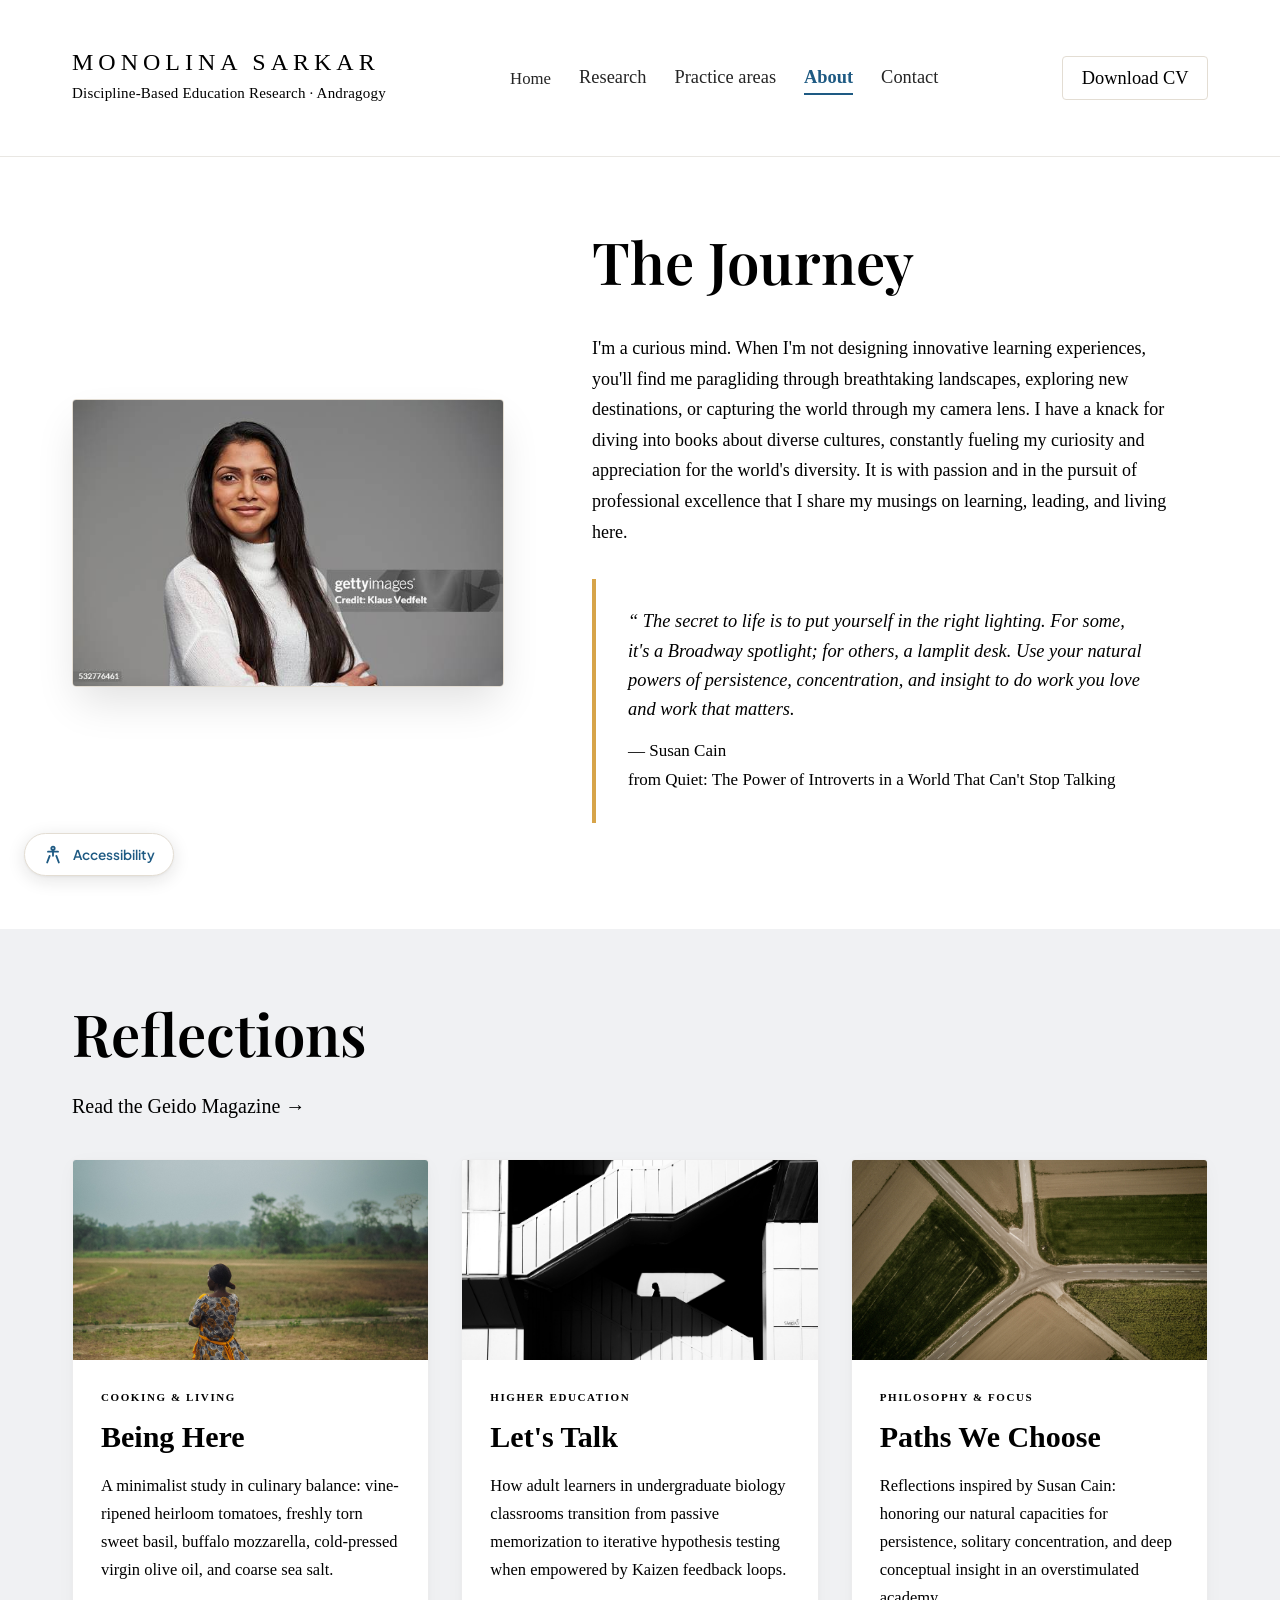
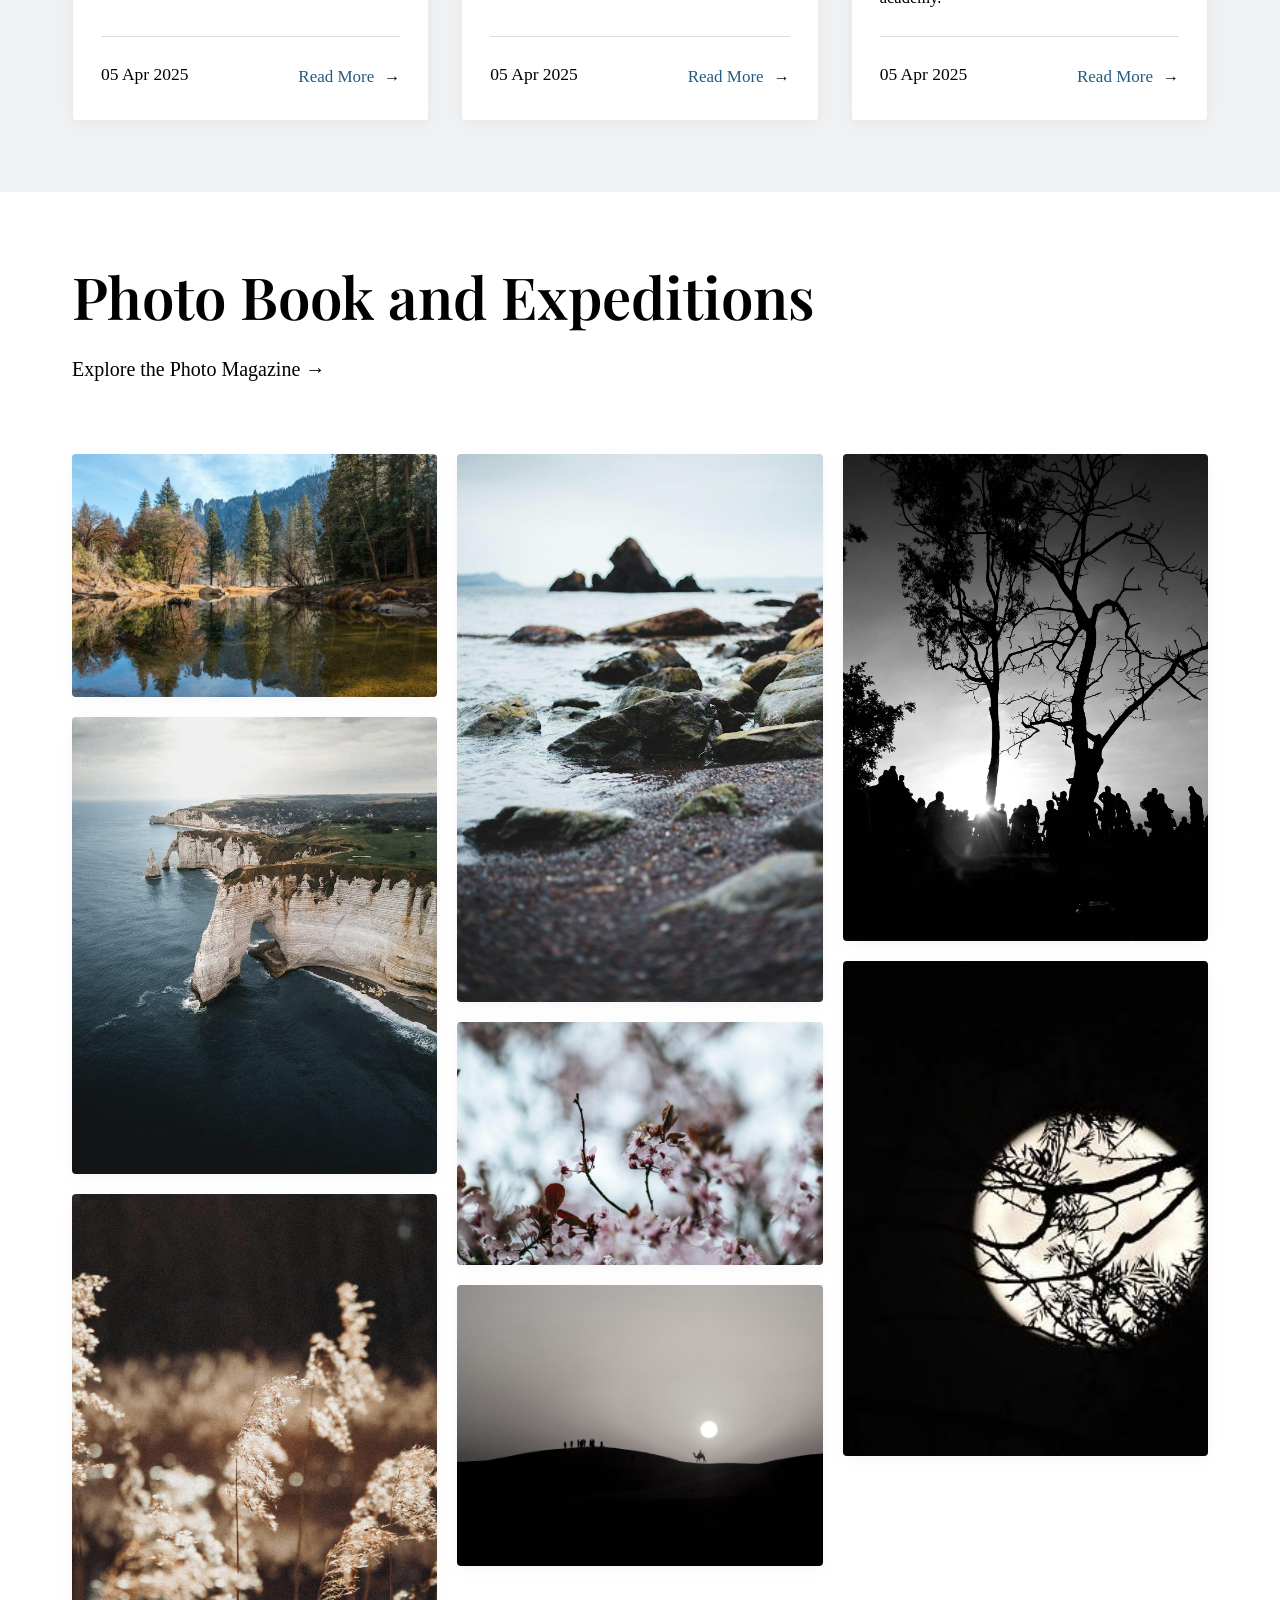
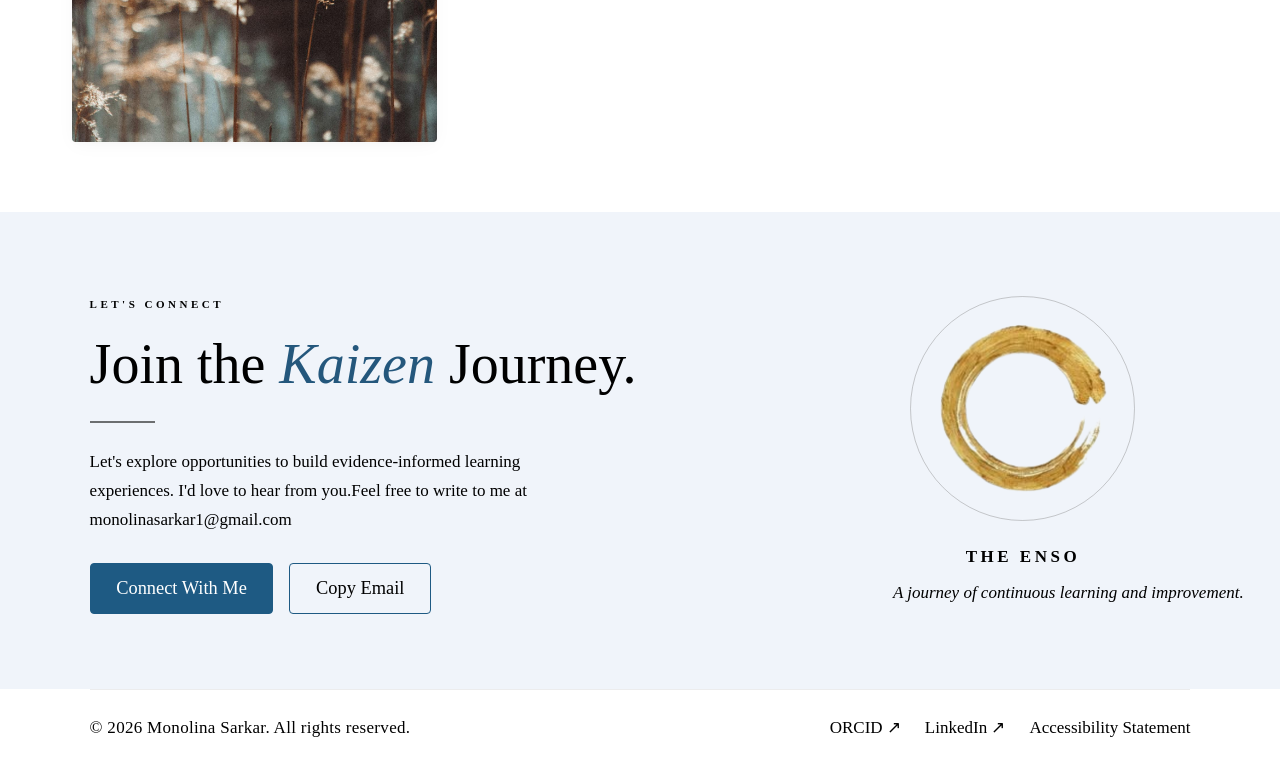
==== commit 9c12a481: "1 changes_1" ====
--- a/about.html
+++ b/about.html
@@ -20,243 +20,76 @@
   <link rel="stylesheet" href="css/style.css">
   <link rel="icon" type="image/jpeg" href="images (3).jpg">
 
+<body>
   <style>
-    section[id] {
-      scroll-margin-top: 85px;
-    }
-
-    /* About Hero Section Styling */
-    .about-hero {
-      display: grid;
-      grid-template-columns: minmax(280px, 420px) minmax(0, 1fr);
-      gap: clamp(36px, 5vw, 64px);
-      align-items: start;
-    }
-
-    .portrait-wrapper {
-      position: relative;
-    }
-
-    .portrait-frame {
-      position: relative;
-      border-radius: var(--radius-sm);
-      overflow: hidden;
-      box-shadow: var(--shadow-card);
-      border: 1px solid var(--border-medium);
-      background-color: var(--bg-card);
-    }
-
-    .portrait-frame img {
-      width: 100%;
-      height: auto;
-      display: block;
-      object-fit: cover;
-    }
-
-    .about-narrative {
-      display: flex;
-      flex-direction: column;
-    }
-
-    .about-narrative h1 {
-      font-family: 'Cormorant Garamond', Georgia, serif;
-      font-size: clamp(36px, 4.5vw, 52px);
-      font-weight: 500;
-      color: var(--text-primary);
-      line-height: 1.15;
-      margin-top: 0.25rem;
-    }
-
-    .about-quote {
-      margin: 1.75rem 0;
-      padding: 1.5rem 1.75rem;
-      background-color: #FAF8F5;
-      border-left: 3px solid var(--accent-gold);
-      border-radius: 0 var(--radius-sm) var(--radius-sm) 0;
-    }
-
-    .about-quote blockquote {
-      font-family: 'Playfair Display', Georgia, serif;
-      font-style: italic;
-      font-size: 1.15rem;
-      line-height: 1.65;
-      color: var(--text-primary);
-      margin-bottom: 0.75rem;
-    }
-
-    .about-quote cite {
-      font-family: var(--font-sans);
-      font-size: 0.85rem;
-      color: var(--text-muted);
-      font-style: normal;
-      display: block;
-    }
-
-    /* Blog Card Enhancements */
-    .blog-grid {
-      display: grid;
-      grid-template-columns: repeat(auto-fit, minmax(320px, 1fr));
-      gap: 2rem;
-    }
-
-    .blog-card {
-      background-color: var(--bg-card);
-      border: 1px solid var(--border-medium);
-      border-radius: var(--radius-sm);
-      overflow: hidden;
-      display: flex;
-      flex-direction: column;
-      transition: transform var(--transition-normal), box-shadow var(--transition-normal), border-color var(--transition-normal);
-    }
-
-    .blog-card:hover {
-      transform: translateY(-4px);
-      box-shadow: var(--shadow-hover);
-      border-color: var(--accent-blue);
-    }
-
-    .blog-card-media {
-      height: 220px;
-      overflow: hidden;
-      background-color: var(--bg-card-subtle);
-      position: relative;
-    }
-
-    .blog-card-media img {
-      width: 100%;
-      height: 100%;
-      object-fit: cover;
-      transition: transform var(--transition-smooth);
-    }
-
-    .blog-card:hover .blog-card-media img {
-      transform: scale(1.04);
-    }
-
-    .blog-card-body {
-      padding: 1.75rem;
-      display: flex;
-      flex-direction: column;
-      justify-content: space-between;
-      flex: 1;
-    }
-
-    .blog-tag {
-      font-family: var(--font-sans);
-      font-size: 0.75rem;
-      font-weight: 700;
-      letter-spacing: 0.12em;
-      text-transform: uppercase;
-      color: var(--accent-blue);
-      margin-bottom: 0.6rem;
-    }
-
-    .blog-title {
-      font-family: 'Playfair Display', Georgia, serif;
-      font-size: 1.35rem;
-      font-weight: 600;
-      line-height: 1.3;
-      color: var(--text-primary);
-      margin-bottom: 0.85rem;
-    }
-
-    .blog-snippet {
-      font-family: 'Cormorant Garamond', Georgia, serif;
-      font-size: 1.05rem;
-      line-height: 1.65;
-      color: var(--text-secondary);
-      margin-bottom: 1.5rem;
-    }
-
-    .blog-footer {
-      display: flex;
-      align-items: center;
-      justify-content: space-between;
-      padding-top: 1rem;
-      border-top: 1px solid var(--border-subtle);
-      font-family: var(--font-sans);
-      font-size: 0.85rem;
-      color: var(--text-muted);
-    }
-
-    @media (max-width: 900px) {
-      .about-hero {
-        grid-template-columns: minmax(0, 1fr);
-        gap: 36px;
-      }
-
-      .portrait-wrapper {
-        max-width: 380px;
-        margin: 0 auto;
-      }
-    }
-
-    /* Join Kaizen Banner Section */
+
+    /* Section: Join Kaizen & Footer */
     .join-kaizen-wrap {
       width: 100%;
       padding: clamp(48px, 6vw, 70px) 5%;
       box-sizing: border-box;
-      background: #f7f3ed;
+      background: #E0E4E8;
     }
 
     .join-kaizen-grid {
       max-width: 1150px;
       margin: 0 auto;
       display: grid;
-      grid-template-columns: minmax(0, 1.4fr) minmax(280px, 1fr);
+      grid-template-columns: minmax(0, 1fr) minmax(280px, 1fr);
       align-items: center;
       gap: 10%;
       box-sizing: border-box;
     }
 
     .join-kaizen-eyebrow {
-      font-family: 'EB Garamond', Garamond, Georgia, serif;
+      font-family: Garamond;
       font-size: 16px;
-      font-weight: 600;
+      font-weight: 400;
       letter-spacing: 4px;
-      color: #59748b;
+      color: black;
       margin-bottom: 18px;
     }
 
     .join-kaizen-title {
-      font-family: 'EB Garamond', Garamond, Georgia, serif;
-      font-size: clamp(44px, 5vw, 68px);
-      font-weight: 500;
-      letter-spacing: 3px;
-      line-height: 1.05;
+      font-family: Garamond;
+      font-size: clamp(36px, 5vw, 58px);
+      font-weight: 400;
+      letter-spacing: 7px;
+      line-height: 1.25;
       color: #245b80;
       margin: 0 0 24px;
     }
+  
 
     .join-kaizen-divider {
       width: 65px;
       height: 3px;
-      background: #a42c1c;
+      background: #245b80;
       margin-bottom: 24px;
     }
 
     .join-kaizen-text {
-      font-family: 'EB Garamond', Garamond, Georgia, serif;
-      font-size: 18px;
-      font-weight: 500;
-      line-height: 1.75;
+      font-family: Garamond;
+      font-size: 17.5px;
+      font-weight: 400;
+      line-height: 1.65;
       color: #000000;
       margin: 0 0 30px;
     }
 
     .join-kaizen-text a {
-      font-family: 'EB Garamond', Garamond, Georgia, serif;
+      font-family: Garamond;
     }
 
     .enso-card {
       width: 100%;
       min-width: 0;
       padding: 35px 25px;
-      background: #ffffff;
+      
       box-sizing: border-box;
       text-align: center;
-      border: 1px solid #e3ddd3;
-      border-radius: 4px;
+     
+     
     }
 
     .enso-card img {
@@ -269,12 +102,12 @@
     }
 
     .enso-card p {
-      font-family: 'EB Garamond', Garamond, Georgia, serif;
+      font-family: Garamond;
       font-size: 17px;
       letter-spacing: 0.5px;
       line-height: 1.6;
       color: #000000;
-      font-weight: 500;
+      font-weight: 400;
       margin: 0;
     }
 
@@ -287,10 +120,10 @@
 
     .site-footer-v2 {
       width: 100%;
-      padding: 38px 5% 20px;
+      /*padding: 38px 5% 20px;*/
       box-sizing: border-box;
-      background: #f3eee8;
-      border-top: 1px solid #e3ddd3;
+      background:#F0F4FA;
+      
     }
 
     .footer-v2-container {
@@ -317,8 +150,8 @@
       color: #000000;
       font-weight: 500;
       text-decoration: none;
-      font-family: 'Cormorant Garamond', serif !important;
-      font-size: 18px;
+      font-family: 'Garamond', serif !important;
+      font-size: 1.15rem;
       padding: 6px 0;
       transition: color 0.2s ease;
     }
@@ -331,7 +164,7 @@
     .footer-divider {
       width: 100%;
       margin: 28px 0 0;
-      border-top: 1px solid #d8d0c7;
+      border-top: 1px solid #D0DFF8;
     }
 
     .footer-bottom-row {
@@ -341,7 +174,7 @@
       align-items: center;
       flex-wrap: wrap;
       gap: 16px 25px;
-      font-family: 'Cormorant Garamond', serif;
+      font-family: Garamond;
       font-size: 17px;
       font-weight: 500;
       color: #000000;
@@ -364,110 +197,802 @@
 
     .footer-bottom-links a:hover {
       color: #17619b;
-      text-decoration: underline;
-    }
-
-    /* Read More button styling matching Home Page */
-    .read-more {
-      display: inline-flex;
-      align-items: center;
-      align-self: flex-start;
-      gap: 10px;
-      margin-top: 6px;
-      padding: 0;
-      border: none;
-      background: transparent;
-      font-family: 'Cormorant Garamond', 'EB Garamond', Garamond, Georgia, serif;
-      font-size: 17px;
-      font-weight: 600;
-      color: #000000;
-      cursor: pointer;
-      text-decoration: none;
-      transition: color 0.25s ease;
-    }
-
-    .read-more:hover {
-      color: #a47a43;
-    }
-
-    .read-more .arrow {
-      display: inline-block;
-      font-size: 16px;
-      line-height: 1;
-      transition: transform 0.25s ease;
-    }
-
-    .read-more:hover .arrow {
-      transform: translateX(4px);
-    }
+      
+    }
+    /* =========================================
+   CONTACT CARDS — MATCH RESEARCH CARD DESIGN
+========================================= */
+
+.contact-columns {
+    display: grid;
+    grid-template-columns: repeat(3, minmax(0, 1fr));
+    gap: 23px;
+    align-items: stretch;
+}
+
+.contact-column {
+    position: relative;
+    display: flex;
+    flex-direction: column;
+    min-width: 0;
+
+    padding: 30px 27px;
+    min-height: 216px;
+
+    background: #ffffff;
+    border: 1px solid #e4e8e2;
+    border-radius: 8px;
+    overflow: hidden;
+
+    transition:
+        transform 0.3s ease,
+        box-shadow 0.3s ease,
+        border-color 0.3s ease;
+}
+
+/* Gold accent line */
+
+.contact-column::before {
+    content: "";
+    position: absolute;
+    top: 0;
+    left: 0;
+    width: 0;
+    height: 4px;
+    background: #c49a62;
+    transition: width 0.35s ease;
+}
+
+/* Same hover as research cards */
+
+.contact-column:hover {
+    transform: translateY(-5px);
+    border-color: #d5ddd5;
+    box-shadow: 0 16px 40px rgba(24, 60, 53, 0.08);
+}
+
+.contact-column:hover::before {
+    width: 100%;
+}
+
+/* Top row: category left, number right */
+
+.contact-column .contact-column-top {
+    display: flex;
+    flex-direction: row-reverse;
+    align-items: center;
+    justify-content: space-between;
+    gap: 16px;
+    margin-bottom: 24px;
+}
+
+.contact-column .contact-category {
+    color: #000000;
+    font-family: Garamond, serif;
+    font-size: 11px;
+    font-weight: 700;
+    letter-spacing: 1.6px;
+    text-transform: uppercase;
+    text-align: left;
+}
+
+.contact-column .contact-number {
+    font-family: 'Playfair Display', serif;
+    font-size: 32px;
+    font-weight: 500;
+    line-height: 1;
+    color: #d7dfd8;
+}
+
+/* Heading — same as research cards */
+
+.contact-column h2 {
+    font-family: 'Playfair Display', serif !important;
+    color: #000000 !important;
+    font-size: clamp(20px, 2vw, 25px) !important;
+    line-height: 1.35 !important;
+    font-weight: 600 !important;
+    margin: 0 0 16px !important;
+}
+
+/* Remove old horizontal divider */
+
+.contact-column .contact-separator {
+    display: none;
+}
+
+/* Contact information */
+
+.contact-column .contact-link-group {
+    display: flex;
+    flex-direction: column;
+    gap: 5px;
+    margin-top: 0;
+}
+
+/* ORCID and Web of Science labels */
+
+.contact-column .contact-link-label {
+    color: #000000;
+    font-family: Garamond, serif;
+    font-size: 11px;
+    font-weight: 700;
+    letter-spacing: 1.2px;
+}
+
+/* Links styled like research-card descriptions */
+
+.contact-column .contact-link-group a {
+    display: inline-flex;
+    align-items: center;
+    flex-wrap: wrap;
+    gap: 6px;
+
+    color: #000000 !important;
+    font-family: Garamond, serif !important;
+    font-size: 16px !important;
+    font-weight: 400 !important;
+    line-height: 1.65 !important;
+
+    text-decoration: none;
+    overflow-wrap: anywhere;
+    transition: color 0.3s ease;
+}
+
+.contact-column .contact-link-group a:hover {
+    color: #245b80 !important;
+}
+
+/* Small arrow */
+
+.contact-column .contact-arrow {
+    font-size: 12px;
+    color: #245b80;
+    transition: transform 0.3s ease;
+}
+
+.contact-column .contact-link-group a:hover .contact-arrow {
+    transform: translate(3px, -3px);
+}
+
+/* Space between ORCID and Web of Science */
+
+.contact-column .secondary-link {
+    margin-top: 15px;
+}
+
+/* =========================================
+   RESPONSIVE DESIGN
+========================================= */
+
+@media (max-width: 900px) {
+
+    .contact-columns {
+        gap: 16px;
+    }
+
+    .contact-column {
+        padding: 25px 20px;
+    }
+
+    .contact-column .contact-category {
+        font-size: 9px;
+        letter-spacing: 1px;
+    }
+
+    .contact-column h2 {
+        font-size: 21px !important;
+    }
+}
+
+@media (max-width: 650px) {
+
+    .contact-columns {
+        grid-template-columns: 1fr;
+        gap: 18px;
+    }
+
+    .contact-column {
+        padding: 30px;
+        min-height: auto;
+    }
+
+    .contact-column h2 {
+        font-size: 24px !important;
+    }
+}
+
+
+
+/* =========================================
+   PROFESSIONAL ACADEMIC FOOTER
+   Original backgrounds and buttons preserved
+========================================= */
+
+
+/* =========================================
+   MAIN FOOTER
+========================================= */
+
+.academic-footer {
+    width: 100%;
+    overflow: hidden;
+    font-family: Garamond, Georgia, serif;
+}
+
+
+/* =========================================
+   TOP CONNECT SECTION
+========================================= */
+
+.footer-connect {
+    padding: 75px 7%;
+    background: #F0F4FA;
+}
+
+.footer-connect-inner {
+    max-width: 1180px;
+    margin: 0 auto;
+
+    display: grid;
+    grid-template-columns: 1.35fr 0.65fr;
+    align-items: center;
+    gap: 70px;
+}
+
+
+/* LEFT CONTENT */
+
+.footer-eyebrow {
+    display: inline-block;
+    margin-bottom: 18px;
+
+    font-family: Garamond;
+    font-size: 11px;
+    font-weight: 600;
+    letter-spacing: 3.5px;
+}
+
+.footer-connect-content h2 {
+    margin: 0;
+
+    font-family: Garamond, Georgia, serif;
+    font-size: clamp(38px, 5vw, 56px);
+    font-weight: 400;
+    line-height: 1.15;
+}
+
+.footer-connect-content h2 span {
+    font-style: italic;
+}
+
+.footer-gold-line {
+    width: 65px;
+    height: 2px;
+    margin: 25px 0;
+    background: currentColor;
+    opacity: 0.55;
+}
+
+.footer-connect-content > p {
+    max-width: 500px;
+    margin: 0 0 15px;
+
+    font-family: Garamond, Georgia, serif;
+    font-size: 17px;
+    line-height: 1.7;
+}
+
+.footer-email-line a {
+    text-decoration: none;
+    border-bottom: 1px solid transparent;
+    transition: border-color 0.3s ease;
+}
+
+.footer-email-line a:hover {
+    border-bottom-color: currentColor;
+}
+
+
+/* =========================================
+   ACTION BUTTONS
+   Original button styling preserved
+========================================= */
+
+.footer-actions {
+    display: flex;
+    align-items: center;
+    flex-wrap: wrap;
+    gap: 16px;
+    margin-top: 28px;
+}
+
+
+/* =========================================
+   ENSO IMAGE
+========================================= */
+
+.footer-enso {
+    display: flex;
+    flex-direction: column;
+    align-items: center;
+    text-align: center;
+}
+
+.footer-enso-image {
+    width: 225px;
+    height: 225px;
+    padding: 10px;
+
+    border: 1px solid rgba(128, 128, 128, 0.4);
+    border-radius: 50%;
+}
+
+.footer-enso-image img {
+    display: block;
+    width: 100%;
+    height: 100%;
+
+    object-fit: cover;
+    border-radius: 50%;
+}
+
+.footer-enso-caption {
+    max-width: 260px;
+    margin-top: 20px;
+}
+
+.footer-enso-caption span {
+    font-family: Garamond;
+    font-size: 17px;
+    font-weight: 600;
+    letter-spacing: 3.5px;
+}
+
+
+.footer-enso-caption p {
+    margin: 8px 0 0;
+    font-family: Garamond, Georgia, serif;
+    font-size: 17px;
+    font-style: italic;
+    line-height: 1.5;
+    white-space: nowrap;
+}
+@media (max-width: 600px) {
+    .footer-enso-caption p {
+        font-size: 14px;
+        white-space: normal;
+    }
+}
+/* =========================================
+   LOWER FOOTER
+========================================= */
+
+.footer-main {
+    padding: 0px 7% 25px;
+    background: transparent;
+}
+
+.footer-main-inner {
+    max-width: 1180px;
+    margin: 0 auto;
+}
+
+.footer-main-top {
+    display: flex;
+    align-items: center;
+    justify-content: space-between;
+    gap: 35px;
+}
+
+
+/* =========================================
+   BRAND
+========================================= */
+
+.footer-brand-name {
+    display: inline-block;
+
+    font-family: Garamond, Georgia, serif;
+    font-size: 25px;
+    font-weight: 500;
+    letter-spacing: 4px;
+
+    color: inherit;
+    text-decoration: none;
+}
+
+.footer-brand p {
+    margin: 8px 0 0;
+
+    font-family: Garamond, Georgia, serif;
+    font-size: 15px;
+    line-height: 1.6;
+}
+
+.footer-brand p span {
+    padding: 0 4px;
+}
+
+
+/* =========================================
+   FOOTER NAVIGATION
+========================================= */
+
+.footer-navigation {
+    display: flex;
+    align-items: center;
+    justify-content: flex-end;
+    flex-wrap: wrap;
+    gap: 22px;
+}
+
+.footer-navigation a {
+    font-family: Arial, sans-serif;
+    font-size: 11px;
+    letter-spacing: 0.5px;
+
+    color: inherit;
+    text-decoration: none;
+
+    transition: opacity 0.3s ease;
+}
+
+.footer-navigation a:hover {
+    opacity: 0.7;
+}
+
+
+/* CV LINK */
+
+.footer-navigation .footer-cv-link {
+    display: inline-flex;
+    align-items: center;
+    gap: 8px;
+
+    padding: 10px 15px;
+
+    border: 1px solid currentColor;
+    color: inherit;
+
+    transition: all 0.3s ease;
+}
+
+.footer-navigation .footer-cv-link:hover {
+    opacity: 0.7;
+}
+
+
+/* =========================================
+   DIVIDER
+========================================= */
+
+.footer-divider {
+    width: 100%;
+    height: 1px;
+    margin: 32px 0 22px;
+
+    background: currentColor;
+    opacity: 0.2;
+}
+
+
+/* =========================================
+   COPYRIGHT AND PROFESSIONAL LINKS
+========================================= */
+
+.footer-bottom {
+    display: flex;
+    align-items: center;
+    justify-content: space-between;
+    flex-wrap: wrap;
+    gap: 18px;
+}
+
+.footer-copyright {
+    margin: 0;
+
+    font-family: Garamond;
+    font-size: 17px;
+    letter-spacing: 0.3px;
+}
+
+.footer-social-links {
+    display: flex;
+    align-items: center;
+    flex-wrap: wrap;
+    gap: 24px;
+}
+
+.footer-social-links a {
+    font-family: Garamond;
+    font-size: 17px;
+    color: inherit;
+    text-decoration: none;
+
+    transition: opacity 0.3s ease;
+}
+
+.footer-social-links a:hover {
+    opacity: 0.65;
+}
+
+
+/* =========================================
+   TABLET RESPONSIVENESS
+========================================= */
+
+@media (max-width: 900px) {
+
+    .footer-connect {
+        padding: 65px 6%;
+    }
+
+    .footer-connect-inner {
+        grid-template-columns: 1.2fr 0.8fr;
+        gap: 35px;
+    }
+
+    .footer-enso-image {
+        width: 190px;
+        height: 190px;
+    }
+
+    .footer-main-top {
+        align-items: flex-start;
+        flex-direction: column;
+        gap: 28px;
+    }
+
+    .footer-navigation {
+        justify-content: flex-start;
+    }
+
+}
+
+
+/* =========================================
+   MOBILE RESPONSIVENESS
+========================================= */
+
+@media (max-width: 600px) {
+
+    .footer-connect {
+        padding: 55px 23px;
+    }
+
+    .footer-connect-inner {
+        grid-template-columns: 1fr;
+        gap: 40px;
+    }
+
+    .footer-connect-content h2 {
+        font-size: 39px;
+    }
+
+    .footer-connect-content > p {
+        font-size: 17px;
+    }
+
+    .footer-actions {
+        gap: 12px;
+    }
+
+    .footer-enso-image {
+        width: 175px;
+        height: 175px;
+    }
+
+    .footer-main {
+        padding: 38px 23px 24px;
+    }
+
+    .footer-brand-name {
+        font-size: 22px;
+        letter-spacing: 3px;
+    }
+
+    .footer-navigation {
+        display: grid;
+        grid-template-columns: repeat(2, minmax(0, 1fr));
+        justify-content: start;
+        gap: 19px 15px;
+        width: 100%;
+    }
+
+    .footer-navigation .footer-cv-link {
+        width: fit-content;
+    }
+
+    .footer-divider {
+        margin: 26px 0 20px;
+    }
+
+    .footer-bottom {
+        align-items: flex-start;
+        flex-direction: column;
+        gap: 18px;
+    }
+
+    .footer-social-links {
+        gap: 18px;
+    }
+
+}
+
+
+/* =========================================
+   SMALL MOBILE SCREENS
+========================================= */
+
+@media (max-width: 380px) {
+
+    .footer-connect-content h2 {
+        font-size: 34px;
+    }
+
+    .footer-actions {
+        align-items: flex-start;
+        flex-direction: column;
+    }
+
+    .footer-navigation {
+        gap: 17px 10px;
+    }
+
+    .footer-social-links {
+        gap: 13px;
+    }
+
+}
   </style>
-</head>
-
-<body>
-
-  <!-- Skip Navigation Links for Keyboard & Screen Reader Users -->
+
+  <!-- Skip Links -->
   <div class="skip-links">
     <a href="#main-content" class="skip-link">Skip to main content</a>
     <a href="#site-header" class="skip-link">Skip to navigation</a>
     <a href="#site-footer" class="skip-link">Skip to footer</a>
-    <button type="button" class="skip-link" id="skip-a11y-btn">Open Accessibility Preferences (Alt+A)</button>
+    <button type="button" class="skip-link" id="skip-a11y-btn">
+      Open Accessibility Preferences (Alt+A)
+    </button>
   </div>
-
-  <!-- Site Navigation -->
-  <header class="site-header" id="site-header" role="banner"
-    style="background:#ffffff; border-bottom:1px solid #e9e7e3; padding: 18px 0;">
-    <div class="container navbar" style="height: auto; min-height: 60px;">
-
-      <!-- BRAND -->
-      <a href="index.html" class="brand" aria-label="Monolina Sarkar Home" style="text-decoration:none;">
-        <span class="brand-name" style="font-family:'Cormorant Garamond',serif; font-size:24px; font-weight:500; letter-spacing:5px; line-height:1.15; white-space:nowrap; color:#000000;">
-          MONOLINA SARKAR
-        </span>
-        <span class="brand-subtitle" style="margin-top:4px; font-family:'Cormorant Garamond',serif; font-size:15px; font-weight:500; letter-spacing:0.2px; color:#000000;">
-          Discipline-Based Education Research &middot; Andragogy
-        </span>
+<!-- NAVIGATION BAR -->
+<header class="site-header" id="site-header" role="banner"
+  style="background:#ffffff; border-bottom:1px solid #e9e7e3; padding:18px 0;">
+
+  <div class="container navbar"
+    style="height:auto; min-height:60px; margin-top:30px; margin-bottom:30px;">
+
+    <!-- BRAND -->
+    <a href="index.html#home" class="brand"
+       aria-label="Monolina Sarkar Home"
+       style="text-decoration:none;">
+
+      <span class="brand-name"
+        style="font-family:'Garamond'; font-size:24px; font-weight:500;
+        letter-spacing:5px; line-height:1.15; white-space:nowrap; color:#000000;">
+        MONOLINA SARKAR
+      </span>
+
+      <span class="brand-subtitle"
+        style="margin-top:4px; font-family:'Garamond'; font-size:15px;
+        font-weight:500; letter-spacing:0.2px; color:#000000;">
+        Discipline-Based Education Research &middot; Andragogy
+      </span>
+
+    </a>
+
+    <!-- DESKTOP NAVIGATION -->
+    <nav aria-label="Primary Navigation" role="navigation">
+
+      <ul class="nav-links" style="gap:28px;">
+
+        <li>
+          <a href="index.html#home" class="nav-link"
+             style="font-family:'Garamond'; font-size:1.05rem;">
+            Home
+          </a>
+        </li>
+
+        <li>
+          <a href="index.html#research-focus" class="nav-link"
+             style="font-family:'Garamond'; font-size:1.15rem;">
+            Research
+          </a>
+        </li>
+
+        <li>
+          <a href="index.html#practice-areas" class="nav-link"
+             style="font-family:'Garamond'; font-size:1.15rem;">
+            Practice areas
+          </a>
+        </li>
+
+        <li>
+          <a href="about.html" class="nav-link active"
+             style="font-family:'Garamond'; font-size:1.15rem;">
+            About
+          </a>
+        </li>
+
+
+
+        <li>
+          <a href="contact.html" class="nav-link"
+             style="font-family:'Garamond'; font-size:1.15rem;">
+            Contact
+          </a>
+        </li>
+
+      </ul>
+
+    </nav>
+
+    <!-- NAVIGATION ACTIONS -->
+    <div class="nav-actions">
+
+      <a href="Monolina_Sarkar_cv.pdf"
+         target="_blank"
+         rel="noopener noreferrer"
+         class="btn-nav-cv"
+         data-drive-doc="academicCv"
+         aria-label="View Academic Curriculum Vitae">
+        Download CV
       </a>
 
-      <!-- DESKTOP NAVIGATION LINKS -->
-      <nav aria-label="Primary Navigation" role="navigation">
-        <ul class="nav-links" style="gap: 28px;">
-          <li><a href="index.html" class="nav-link" style="font-family:'Cormorant Garamond',serif; font-size:18px;">Home</a></li>
-          <li><a href="about.html" class="nav-link active" style="font-family:'Cormorant Garamond',serif; font-size:18px;">About</a></li>
-          <li><a href="index.html#research-focus" class="nav-link" style="font-family:'Cormorant Garamond',serif; font-size:18px;">Research</a></li>
-          <li><a href="index.html#practice-areas" class="nav-link" style="font-family:'Cormorant Garamond',serif; font-size:18px;">Practice areas</a></li>
-          <li><a href="contact.html" class="nav-link" style="font-family:'Cormorant Garamond',serif; font-size:18px;">Contact</a></li>
-        </ul>
-      </nav>
-
-      <!-- NAV ACTIONS -->
-      <div class="nav-actions">
-        <a href="Monolina_Sarkar_cv.pdf" target="_blank" rel="noopener noreferrer" class="btn-nav-cv"
-          data-drive-doc="academicCv" aria-label="View Academic Curriculum Vitae">
-          ACADEMIC CV
-        </a>
-        <button class="mobile-toggle" aria-label="Toggle navigation menu" aria-expanded="false">
-          <span></span>
-          <span></span>
-          <span></span>
-        </button>
-      </div>
+      <button class="mobile-toggle"
+              type="button"
+              aria-label="Toggle navigation menu"
+              aria-expanded="false"
+              aria-controls="mobile-drawer">
+
+        <span></span>
+        <span></span>
+        <span></span>
+
+      </button>
 
     </div>
-  </header>
-
-  <!-- Mobile Drawer -->
-  <div class="mobile-drawer" id="mobile-drawer" aria-label="Mobile Navigation">
-    <a href="index.html" class="nav-link">Home</a>
-    <a href="about.html" class="nav-link active">About</a>
-    <a href="index.html#research-focus" class="nav-link">Research</a>
-    <a href="index.html#practice-areas" class="nav-link">Practice areas</a>
-    <a href="contact.html" class="nav-link">Contact</a>
-    <a href="accessibility-statement.html" class="nav-link">Accessibility Statement</a>
-    <div style="margin-top: 1.5rem;">
-      <a href="Monolina_Sarkar_cv.pdf" target="_blank" rel="noopener noreferrer" class="btn btn-primary"
-        data-drive-doc="academicCv" style="width: 100%; text-align: center;">View Academic CV</a>
-    </div>
+
   </div>
+</header>
+
+
+<!-- MOBILE NAVIGATION DRAWER -->
+<div class="mobile-drawer" id="mobile-drawer"
+     aria-label="Mobile Navigation">
+
+  <a href="index.html#home" class="nav-link">Home</a>
+
+
+
+  <a href="index.html#research-focus" class="nav-link">Research</a>
+
+  <a href="index.html#practice-areas" class="nav-link">Practice areas</a>
+   <a href="about.html" class="nav-link active">About</a>
+  <a href="contact.html" class="nav-link">Contact</a>
+
+  <a href="accessibility-statement.html" class="nav-link">
+    Accessibility Statement
+  </a>
+
+  <div style="margin-top:1.5rem;">
+
+    <a href="Monolina_Sarkar_cv.pdf"
+       target="_blank"
+       rel="noopener noreferrer"
+       class="btn btn-primary"
+       data-drive-doc="academicCv"
+       style="width:100%; text-align:center;">
+
+      View Academic CV
+
+    </a>
+
+  </div>
+
+</div>
+</body>
 
   <main id="main-content" role="main">
 
@@ -484,32 +1009,55 @@
           </div>
 
           <!-- Narrative -->
-          <div class="about-narrative">
-            <span class="section-label">01 / The Scholar &amp; The Explorer</span>
-            <h1>The Journey</h1>
-            <div class="divider-gold"></div>
-
-            <p>
+          <div >
+    
+         
+
+
+           <div class="container">
+        <div class="section-header">
+         
+          
+        <!-- SECTION INTRODUCTION -->
+        <header class="section-header">
+          <h1 class="section-title">
+    The Journey
+</h1>
+
+        </header>
+            
+            <p style="font-family:Garamond";>
               I'm a curious mind. When I'm not designing innovative learning experiences, you'll find me paragliding
               through breathtaking landscapes, exploring new destinations, or capturing the world through my camera
-              lens.
-            </p>
-
-            <p>
-              I have a knack for diving into books about diverse cultures, constantly fueling my curiosity and
+              lens. I have a knack for diving into books about diverse cultures, constantly fueling my curiosity and
               appreciation for the world's diversity. It is with passion and in the pursuit of professional excellence
               that I share my musings on learning, leading, and living here.
+      
             </p>
 
-            <div class="about-quote">
-              <blockquote>
-                "The secret to life is to put yourself in the right lighting. For some, it's a Broadway spotlight; for
-                others, a lamplit desk. Use your natural powers&mdash;of persistence, concentration, and
-                insight&mdash;to do work you love and work that matters. Solve problems, make art, think deeply."
-              </blockquote>
-              <cite>&mdash; Susan Cain, <em>Quiet: The Power of Introverts in a World That Can't Stop
-                  Talking</em></cite>
-            </div>
+         
+
+   
+<div class="about-quote">
+    <blockquote>
+        <span class="quote-mark">&ldquo;</span>
+        The secret to life is to put yourself in the right lighting.
+        For some, it's a Broadway spotlight; for others, a lamplit desk.
+        Use your natural powers of persistence, concentration, and insight
+        to do work you love and work that matters.
+    </blockquote>
+
+    <cite>
+      <span class="author" style="font-family: Garamond; font-size: 17px;">
+    &mdash; Susan Cain
+</span>
+</br>
+<span class="book-title" style="font-family: Garamond; font-size: 17px;">
+    from Quiet: The Power of Introverts in a World That Can't Stop Talking
+</span>
+    </cite>
+</div>
+
           </div>
 
         </div>
@@ -518,28 +1066,33 @@
 
     <!-- Section 02: Musings & Blog Section (Reordered FIRST per Slide 2) -->
     <section class="section" id="musings"
-      style="background-color: #FAF8F5; border-top: 1px solid var(--border-medium); border-bottom: 1px solid var(--border-medium);">
+      style="background-color: #F0F1F3; ">
       <div class="container">
         <div class="section-header">
-          <span class="section-label">02 / Reflections &amp; Living</span>
-          <h2 class="section-title">Browse Musings &amp; Stories</h2>
-          <p class="section-subtitle">
-            Reflections on culinary alchemy, the science of learning, and quiet leadership.
-          </p>
-          <div class="divider-gold"></div>
+         
+          
+        <!-- SECTION INTRODUCTION -->
+        <header class="section-header">
+          <h1 class="section-title">
+    Reflections
+</h1>
+<a href="geido.html" class="magazine-link" style="font-family: Garamond; font-size: 20px;">Read the Geido Magazine →</a>
+        </header>
+         
+        
         </div>
 
         <div class="blog-grid">
           <!-- Card 1: Cooking -->
           <article class="blog-card">
             <div class="blog-card-media">
-              <img src="assets/images/caprese-salad.jpg" alt="Simplest Salad Recipe Ever" loading="lazy">
+              <img src="assets/images/blog_1.jpg" alt="Simplest Salad Recipe Ever" loading="lazy">
             </div>
             <div class="blog-card-body">
               <div>
                 <div class="blog-tag">Cooking &amp; Living</div>
-                <h3 class="blog-title">Simplest Salad Recipe Ever: Summer Heirloom Caprese</h3>
-                <p class="blog-snippet">
+                <h3 class="blog-title"style="font-family: Garamond; font-size: 30px";>Being Here</h3>
+             <p class="blog-snippet" style="font-family: Garamond; font-size: 16.5px;">
                   A minimalist study in culinary balance: vine-ripened heirloom tomatoes, freshly torn sweet basil,
                   buffalo mozzarella, cold-pressed virgin olive oil, and coarse sea salt.
                 </p>
@@ -547,13 +1100,14 @@
               <div class="blog-footer"
                 style="display: flex; align-items: center; justify-content: space-between; margin-top: 1.5rem; padding-top: 1.25rem; border-top: 1px solid var(--border-medium);">
                 <span class="blog-date"
-                  style="font-family: 'Plus Jakarta Sans', sans-serif; font-size: 13px; color: #000000; font-weight: 600;">05
+                  style="font-family: Garamond; font-size: 17.5px; color: #000000; font-weight: 400;">05
                   Apr 2025</span>
-                <a href="https://drive.google.com/file/d/YOUR_STORY_1_DRIVE_ID/view?usp=sharing" target="_blank"
-                  rel="noopener noreferrer" class="read-more" data-drive-doc="story1Salad">
+                  <a href="assets/adult_learning.pdf" target="_blank"
+                  rel="noopener noreferrer" class="read-more" >
                   <span class="button-text">Read More</span>
                   <span class="arrow" aria-hidden="true">&rarr;</span>
                 </a>
+
               </div>
             </div>
           </article>
@@ -561,15 +1115,14 @@
           <!-- Card 2: Pedagogy -->
           <article class="blog-card">
             <div class="blog-card-media"
-              style="background: linear-gradient(135deg, #1E5A83, #154261); display: flex; align-items: center; justify-content: center; padding: 2rem;">
-              <span
-                style="font-family: var(--font-display); font-size: 2.75rem; color: #FFFFFF; font-style: italic;">Kaizen</span>
+             >
+              <img src="assets/images/blog_2.jpg" alt="Simplest Salad Recipe Ever" loading="lazy">
             </div>
             <div class="blog-card-body">
               <div>
                 <div class="blog-tag">Higher Education</div>
-                <h3 class="blog-title">The Andragogical Shift: Beyond Rote Memorization</h3>
-                <p class="blog-snippet">
+                <h3 class="blog-title"style="font-family: Garamond; ">Let's Talk</h3>
+               <p class="blog-snippet" style="font-family: Garamond; font-size: 16.5px;">
                   How adult learners in undergraduate biology classrooms transition from passive memorization to
                   iterative hypothesis testing when empowered by Kaizen feedback loops.
                 </p>
@@ -577,11 +1130,18 @@
               <div class="blog-footer"
                 style="display: flex; align-items: center; justify-content: space-between; margin-top: 1.5rem; padding-top: 1.25rem; border-top: 1px solid var(--border-medium);">
                 <span class="blog-date"
-                  style="font-family: 'Plus Jakarta Sans', sans-serif; font-size: 13px; color: #000000; font-weight: 600;">18
-                  Feb 2025</span>
-                <a href="https://drive.google.com/file/d/YOUR_STORY_2_DRIVE_ID/view?usp=sharing" target="_blank"
-                  rel="noopener noreferrer" class="read-more" data-drive-doc="story2Andragogy">
+                  style="font-family: Garamond; font-size: 17.5px; color: #000000; font-weight: 400;">05
+                  Apr 2025</span>
+                <a href="assets/book_Orhan.pdf" target="_blank"
+                  rel="noopener noreferrer" class="read-more" >
+
                   <span class="button-text">Read More</span>
+
+
+
+
+
+
                   <span class="arrow" aria-hidden="true">&rarr;</span>
                 </a>
               </div>
@@ -591,27 +1151,33 @@
           <!-- Card 3: Deep Work -->
           <article class="blog-card">
             <div class="blog-card-media">
-              <img src="assets/images/golden-reeds.jpg" alt="The Quiet Power of Lamplit Desks" loading="lazy">
+              <img src="assets/images/blog_3.jpg" alt="The Quiet Power of Lamplit Desks" loading="lazy">
             </div>
             <div class="blog-card-body">
               <div>
                 <div class="blog-tag">Philosophy &amp; Focus</div>
-                <h3 class="blog-title">Lamplit Desks: The Power of Thoughtful Introversion</h3>
-                <p class="blog-snippet">
+                <h3 class="blog-title"style="font-family: Garamond; ">Paths We Choose</h3>
+                <p class="blog-snippet" style="font-family: Garamond; font-size: 16.5px;">
                   Reflections inspired by Susan Cain: honoring our natural capacities for persistence, solitary
                   concentration, and deep conceptual insight in an overstimulated academy.
                 </p>
               </div>
               <div class="blog-footer"
                 style="display: flex; align-items: center; justify-content: space-between; margin-top: 1.5rem; padding-top: 1.25rem; border-top: 1px solid var(--border-medium);">
-                <span class="blog-date"
-                  style="font-family: 'Plus Jakarta Sans', sans-serif; font-size: 13px; color: #000000; font-weight: 600;">12
-                  Jan 2025</span>
-                <a href="https://drive.google.com/file/d/YOUR_STORY_3_DRIVE_ID/view?usp=sharing" target="_blank"
-                  rel="noopener noreferrer" class="read-more" data-drive-doc="story3Desks">
+               <span class="blog-date"
+                  style="font-family: Garamond; font-size: 17.5px; color: #000000; font-weight: 400;">05
+                  Apr 2025</span>
+                <a href="assets/adult_learning.pdf" target="_blank"
+                  rel="noopener noreferrer" class="read-more" >
                   <span class="button-text">Read More</span>
                   <span class="arrow" aria-hidden="true">&rarr;</span>
                 </a>
+
+
+
+
+
+
               </div>
             </div>
           </article>
@@ -624,8 +1190,13 @@
       <div class="container">
         <div class="photo-gallery-header" style="margin-bottom: 2rem;">
           <div>
-            <span class="section-label">03 / Visual Stories</span>
-            <h2 class="section-title">Photo Book &amp; Expeditions</h2>
+           
+                  <header class="section-header">
+          <h1 class="section-title">
+    Photo Book and Expeditions
+</h1>
+<a href="geido.html" class="magazine-link" style="font-family: Garamond; font-size: 20px;">Explore the Photo Magazine →</a>
+        </header>
           </div>
         </div>
 
@@ -636,249 +1207,183 @@
       </div>
     </section>
 
+
+
+
+
+
+
+
+
+
+
+
+
     <!-- Section 04: Join Kaizen Banner -->
-    <section class="join-kaizen-wrap" id="join-kaizen">
-      <div class="join-kaizen-grid">
-
-        <!-- LEFT COLUMN -->
-        <div style="min-width:0;">
-          <div class="join-kaizen-eyebrow">
-            JOIN
-          </div>
-
-          <h2 class="join-kaizen-title">
-            KAIZEN
-          </h2>
-
-          <div class="join-kaizen-divider"></div>
-
-          <!-- COLLABORATION TEXT -->
-          <p class="join-kaizen-text">
-            Evaluating new curricular systems or exploring student AI
-            literacy? Let's build evidence-informed learning together.
-            Feel free to mail me at
-            <a href="mailto:monolinasarkar1@gmail.com"
-              style="color:#000000; font-family:'EB Garamond', Garamond, Georgia, serif; font-weight:500; text-decoration:underline; text-underline-offset:3px;">monolinasarkar1@gmail.com</a>
-          </p>
-
-          <!-- ACTION BUTTONS -->
-          <div style="display:flex; align-items:center; flex-wrap:wrap; gap:16px;">
-            <a href="contact.html" class="btn btn-primary">
-              Reach Out &amp; Collaborate
-            </a>
-
-            <button type="button" class="btn btn-secondary" data-copy="monolinasarkar1@gmail.com"
-              data-copy-label="monolinasarkar1@gmail.com copied to clipboard">
-              Copy Email
-            </button>
-          </div>
+   
+
+  </main>
+
+
+
+
+
+<!-- =========================================
+     PROFESSIONAL ACADEMIC FOOTER
+========================================= -->
+
+<footer id="site-footer" class="academic-footer" role="contentinfo">
+
+    <!-- =====================================
+         TOP SECTION: JOIN KAIZEN
+    ====================================== -->
+
+    <section class="footer-connect" id="join-kaizen">
+
+        <div class="footer-connect-inner">
+
+            <!-- LEFT COLUMN: COLLABORATION -->
+            <div class="footer-connect-content">
+
+                <span class="footer-eyebrow">
+                    LET'S CONNECT
+                </span>
+
+                <h2>
+                    Join the <span style="font-style: italic;color: #24577c ;">Kaizen</span> Journey.
+                </h2>
+
+      
+                <div class="footer-gold-line"></div>
+
+                <p>
+                    Let's explore opportunities to build
+                    evidence-informed learning experiences. I'd love
+                    to hear from you.Feel free to write to me at<a href="mailto:monolinasarkar1@gmail.com">
+                        monolinasarkar1@gmail.com
+                    </a>
+                </p>
+
+             
+                <!-- ACTION BUTTONS -->
+                <div class="footer-actions">
+
+                    <a href="contact.html" class="btn btn-primary">
+                        Connect With Me
+                    </a>
+
+                    <button
+                        type="button"
+                        class="btn btn-secondary"
+                        data-copy="monolinasarkar1@gmail.com"
+                        data-copy-label="monolinasarkar1@gmail.com copied to clipboard">
+
+                        Copy Email
+
+                    </button>
+
+                </div>
+
+            </div>
+
+
+            <!-- RIGHT COLUMN: ENSO IMAGE -->
+            <div class="footer-enso">
+
+                <div class="footer-enso-image">
+
+                    <img
+                        src="images (3).jpg"
+                        alt="Enso circle symbolising continuous learning and growth">
+
+                </div>
+
+                <div class="footer-enso-caption">
+
+                    <span>THE ENSO</span>
+
+                    <p>
+                        A journey of continuous learning
+                        and improvement.
+                    </p>
+
+                </div>
+
+            </div>
+
         </div>
 
-        <!-- RIGHT COLUMN: ENSO IMAGE -->
-        <div class="enso-card">
-          <img src="images (3).jpg" alt="Enso circle symbolising continuous learning and growth">
-          <p>
-            The Ens&omacr; &mdash;<br>
-            Symbol of continuous learning &amp; growth
-          </p>
+    </section>
+
+
+
+    <!-- =====================================
+         LOWER SECTION: BRAND AND NAVIGATION
+    ====================================== -->
+
+    <section class="footer-main">
+
+        <div class="footer-main-inner">
+
+  <div class="footer-bottom" >
+
+
+                <!-- COPYRIGHT -->
+                <p class="footer-copyright">
+                    &copy; 2026 Monolina Sarkar.
+                    All rights reserved.
+                </p>
+
+
+
+                <!-- PROFESSIONAL LINKS -->
+                <div class="footer-social-links">
+
+                    <a
+                        href="https://orcid.org/0000-0002-8172-1111"
+                        target="_blank"
+                        rel="noopener noreferrer">
+
+                        ORCID
+                        <span aria-hidden="true">↗</span>
+
+                    </a>
+
+
+                    <a
+                        href="https://www.linkedin.com/in/monolinasarkar"
+                        target="_blank"
+                        rel="noopener noreferrer">
+
+                        LinkedIn
+                        <span aria-hidden="true">↗</span>
+
+                    </a>
+
+
+                    <a href="accessibility-statement.html">
+                        Accessibility Statement
+                    </a>
+
+                </div>
+
+            </div>
+
+            </div>
+
+
+
+           
+
+
+            <!-- COPYRIGHT AND PROFESSIONAL LINKS -->
+          
+
         </div>
 
-      </div>
     </section>
 
-  </main>
-
-  <!-- Site Footer -->
-  <footer id="site-footer" role="contentinfo">
-    <section class="site-footer-v2">
-      <div class="footer-v2-container">
-
-        <div class="footer-brand-nav">
-          <!-- BRAND -->
-          <div>
-            <div
-              style="font-family:'Cormorant Garamond',serif; font-size:24px; letter-spacing:5px; line-height:1.4; color:#000000; font-weight:500;">
-              MONOLINA SARKAR
-            </div>
-            <div
-              style="font-family:'Cormorant Garamond',serif; font-size:16px; line-height:1.5; color:#000000; margin-top:2px;">
-              Discipline-Based Education Research &middot; Andragogy
-            </div>
-          </div>
-
-          <!-- FOOTER NAVIGATION -->
-          <nav aria-label="Footer navigation">
-            <div class="footer-nav-links">
-              <a href="index.html" class="footer-nav-link">Home</a>
-              <a href="about.html" class="footer-nav-link active">About</a>
-              <a href="index.html#research-focus" class="footer-nav-link">Research</a>
-              <a href="index.html#practice-areas" class="footer-nav-link">Practice areas</a>
-              <a href="contact.html" class="footer-nav-link">Contact</a>
-              <a href="Monolina_Sarkar_cv.pdf" target="_blank" rel="noopener noreferrer" class="btn-nav-cv"
-                data-drive-doc="academicCv"
-                style="font-size:14px; padding:6px 14px; margin-left:6px; text-decoration:none;">
-                ACADEMIC CV
-              </a>
-            </div>
-          </nav>
-        </div>
-
-        <!-- DIVIDER -->
-        <div class="footer-divider"></div>
-
-        <!-- COPYRIGHT + PROFESSIONAL LINKS -->
-        <div class="footer-bottom-row">
-          <div>
-            &copy; 2026 Monolina Sarkar. All rights reserved.
-          </div>
-
-          <div class="footer-bottom-links">
-            <a href="accessibility-statement.html">Accessibility Statement</a>
-            <a href="https://orcid.org/0000-0002-8172-1111" target="_blank" rel="noopener noreferrer">ORCID</a>
-            <a href="https://www.linkedin.com/in/monolinasarkar" target="_blank" rel="noopener noreferrer">LinkedIn</a>
-          </div>
-        </div>
-
-      </div>
-    </section>
-  </footer>
-
-  <!-- Lightbox Modal -->
-  <div class="lightbox-modal" id="lightbox-modal" role="dialog" aria-modal="true" aria-label="Photo Lightbox">
-    <button class="modal-close-btn" id="lightbox-close"
-      style="top: 2rem; right: 2rem; background: rgba(255,255,255,0.2); color: #fff;"
-      aria-label="Close Lightbox">&times;</button>
-    <button class="lightbox-nav-btn lightbox-prev" id="lightbox-prev" aria-label="Previous photo">&lsaquo;</button>
-    <button class="lightbox-nav-btn lightbox-next" id="lightbox-next" aria-label="Next photo">&rsaquo;</button>
-    <div class="lightbox-content">
-      <img src="" alt="" id="lightbox-img" class="lightbox-img">
-      <div id="lightbox-caption" class="lightbox-caption"></div>
-    </div>
-  </div>
-
-  <!-- Academic CV Modal -->
-  <div class="modal-overlay" id="cv-modal" role="dialog" aria-modal="true" aria-labelledby="cv-modal-title">
-    <div class="modal-card">
-      <button class="modal-close-btn" id="cv-modal-close" aria-label="Close CV Modal">&times;</button>
-
-      <div class="cv-document" id="cv-document">
-        <div class="cv-print-header" role="banner">
-          <div class="section-label" style="margin-bottom: 0.35rem;">Curriculum Vitae</div>
-          <h2 id="cv-modal-title" class="cv-print-title">
-            Monolina Sarkar, Ph.D., M.Ed.
-          </h2>
-          <div class="cv-print-subtitle">
-            Biochemistry Doctorate &middot; Master of Education &middot; Discipline-Based Education Research (DBER)
-          </div>
-          <div class="cv-print-contacts">
-            <span><strong>Email:</strong> monolinasarkar1@gmail.com</span>
-            <span><strong>ORCID:</strong> 0000-0002-8172-1111</span>
-            <span><strong>Web of Science:</strong> GRY-0666-2022</span>
-            <span><strong>LinkedIn:</strong> linkedin.com/in/monolinasarkar</span>
-          </div>
-        </div>
-
-        <section class="cv-section">
-          <h3 class="cv-section-title">Scholarly &amp; Pedagogical Profile</h3>
-          <p style="font-size: 0.95rem; color: var(--text-secondary); line-height: 1.6;">
-            Higher education biology educator and research biochemist with over 10 years of teaching experience.
-            Specializes in Discipline-Based Education Research (DBER), transforming undergraduate classrooms into
-            continuous <em>Kaizen</em> learning laboratories. Investigates how learners iteratively construct, refine,
-            and apply scientific reasoning in unfamiliar biological contexts, with focal emphasis on student AI
-            literacy, conceptual change, and evidence-informed curriculum redesign aligned with National Research
-            Council (NRC, 2012) standards.
-          </p>
-        </section>
-
-        <section class="cv-section">
-          <h3 class="cv-section-title">Education &amp; Credentials</h3>
-          <div style="display: flex; flex-direction: column; gap: 0.85rem;">
-            <div class="cv-item">
-              <div style="display: flex; justify-content: space-between; align-items: baseline; flex-wrap: wrap;">
-                <strong>Doctor of Philosophy (Ph.D.) in Biochemistry</strong>
-                <span class="cv-date">Conferred</span>
-              </div>
-              <div style="font-size: 0.9rem; color: var(--text-secondary);">University of Calcutta &middot; Department
-                of Biochemistry</div>
-            </div>
-            <div class="cv-item">
-              <div style="display: flex; justify-content: space-between; align-items: baseline; flex-wrap: wrap;">
-                <strong>Master of Education (M.Ed.)</strong>
-                <span class="cv-date">Conferred</span>
-              </div>
-              <div style="font-size: 0.9rem; color: var(--text-secondary);">Focus: Pedagogical Theory, Curriculum Design
-                &amp; Learning Assessment</div>
-            </div>
-            <div class="cv-item">
-              <div style="display: flex; justify-content: space-between; align-items: baseline; flex-wrap: wrap;">
-                <strong>Master of Science (M.Sc.) in Biochemistry</strong>
-                <span class="cv-date">Conferred</span>
-              </div>
-              <div style="font-size: 0.9rem; color: var(--text-secondary);">University of Calcutta &middot; First Class
-                Honors</div>
-            </div>
-          </div>
-        </section>
-
-        <section class="cv-section">
-          <h3 class="cv-section-title">Higher Education &amp; Teaching Leadership (10+ Years)</h3>
-          <ul class="cv-list">
-            <li><strong>Undergraduate &amp; Graduate Biology Instruction:</strong> Over a decade of teaching
-              biochemistry, molecular biology, and general biology across diverse student cohorts.</li>
-            <li><strong>DBER Curriculum Innovation:</strong> Designed inquiry-driven, problem-based learning modules
-              emphasizing systems thinking, mechanism-building, and data evaluation.</li>
-            <li><strong>AI Literacy &amp; Scientific Reasoning:</strong> Lead author on pedagogical interventions
-              investigating student interactions with generative AI in biology problem-solving.</li>
-            <li><strong>Pedagogical Mentorship:</strong> Mentored teaching assistants and junior instructors on
-              reflective teaching, continuous feedback loops, and inclusive classroom design.</li>
-          </ul>
-        </section>
-
-        <section class="cv-section">
-          <h3 class="cv-section-title">Peer-Reviewed Publications &amp; Book Chapters</h3>
-          <ul class="cv-list" style="list-style: decimal;">
-            <li><strong>Sarkar, M.</strong> (2023). Light-responsive biodegradation of wastewater pollutants: New
-              developments and potential perspectives. <em>Journal of Hazardous Materials Advances</em>, 10, 100281.
-            </li>
-            <li>Das, D. R., <strong>Sarkar, M.</strong>, &amp; Paul, A. (2023). Tools and approaches for assessing
-              stress-responsive secondary metabolites to design climate-smart crops. In <em>Biology and Biotechnology of
-                Environmental Stress Tolerance in Plants</em> (pp. 305&ndash;370). Apple Academic Press.</li>
-            <li>Guha, S., Molla, F., <strong>Sarkar, M.</strong>, Ib&aacute;&ntilde;ez, F., Fabra, A., &amp; DasGupta,
-              M. (2022). Nod factor-independent 'crack-entry' symbiosis in dalbergoid legume <em>Arachis hypogaea</em>.
-              <em>Environmental Microbiology</em>, 24(6), 2732&ndash;2746.</li>
-            <li><strong>Sarkar, M.</strong>, Paul, A., &amp; Das, D. R. (2022). Availing engineered and biosynthesized
-              metal-based nanoparticles to alleviate abiotic stress. In <em>Response of Field Crops to Abiotic
-                Stress</em> (pp. 15&ndash;33). CRC Press / Taylor &amp; Francis.</li>
-            <li><strong>Sarkar, M.</strong> (2022). Effect of silver nanoparticles on nitrogen-cycling bacteria in
-              constructed wetlands. <em>Nanotechnology for Environmental Engineering</em>, 7(2), 537&ndash;559.</li>
-            <li>Guha, S., <strong>Sarkar, M.</strong>, Ganguly, P., Uddin, M. R., Mandal, S., &amp; DasGupta, M. (2016).
-              Segregation of nod-containing and nod-deficient bradyrhizobia as endosymbionts of <em>Arachis
-                hypogaea</em> and as endophytes of <em>Oryza sativa</em>. <em>Environmental Microbiology</em>, 18(8),
-              2575&ndash;2590.</li>
-          </ul>
-        </section>
-
-        <section class="cv-section" style="margin-bottom: 0;">
-          <h3 class="cv-section-title">Professional Affiliations &amp; Service</h3>
-          <p style="font-size: 0.92rem; color: var(--text-secondary); line-height: 1.55;">
-            Member, American Society for Microbiology (ASM) &middot; Discipline-Based Education Research (DBER) Network
-            &middot; Peer Reviewer, MERLOT Biology Editorial Board &middot; Contributor, Public Science Writing &amp;
-            Knowledge Translation.
-          </p>
-        </section>
-      </div>
-
-      <div class="cv-actions">
-        <button class="btn btn-secondary" onclick="window.print()">
-          Print / Save PDF
-        </button>
-        <a href="mailto:monolinasarkar1@gmail.com?subject=Collaboration%20Inquiry%20-%20Monolina%20Sarkar"
-          class="btn btn-primary">
-          Inquire Directly
-        </a>
-      </div>
-    </div>
-  </div>
+</footer>
 
   <!-- MAIN SCRIPT -->
   <script src="js/main.js"></script>
--- a/css/style.css
+++ b/css/style.css
@@ -92,12 +92,12 @@
 }
 
 body {
-  background-color: var(--bg-page);
+  background-color: white;
   color: var(--text-primary);
   font-family: var(--font-body);
   font-size: var(--body-font-size);
   line-height: var(--body-line-height);
-  letter-spacing: 0.01em;
+ 
   overflow-x: hidden;
   min-height: 100vh;
   display: flex;
@@ -128,7 +128,7 @@
 input[type="button"],
 input[type="submit"],
 input[type="reset"] {
-  font-family: 'Cormorant Garamond', 'EB Garamond', Garamond, Georgia, serif;
+  font-family: 'Garamond';
   cursor: pointer;
   border: none;
   background: none;
@@ -208,8 +208,9 @@
 }
 
 .nav-link {
-  font-family: 'Cormorant Garamond', serif !important;
-  font-size: 18px;
+  font-family: 'Garamond', serif !important;
+ 
+  font-size: 1.05rem;
   font-weight: 500;
   color: #252525;
   position: relative;
@@ -231,12 +232,12 @@
 
 .nav-link:hover,
 .nav-link.active {
-  font-family: 'Cormorant Garamond', serif !important;
+  font-family: 'Garamond', serif !important;
   color: var(--accent-blue);
 }
 
 .nav-link.active {
-  font-family: 'Cormorant Garamond', serif !important;
+  font-family: 'Garamond', serif !important;
   font-weight: 600;
 }
 
@@ -246,7 +247,7 @@
 }
 
 .footer-nav-link {
-  font-family: 'Cormorant Garamond', serif !important;
+  font-family: Garamond !important;
 }
 
 .nav-actions {
@@ -259,14 +260,12 @@
   display: inline-flex;
   align-items: center;
   justify-content: center;
-  font-family: 'Cormorant Garamond', serif !important;
-  font-size: 1.05rem;
-  font-weight: 600;
-  letter-spacing: 0.04em;
-  text-transform: uppercase;
+  font-family: 'Garamond', important;
+  font-size: 1.15rem;
+  font-weight: 400;
   padding: 0.65rem 1.15rem;
-  border: 1px solid #a7b7c4;
-  color: var(--accent-blue);
+  border:  1px solid var(--border-medium);;
+  color: black;
   border-radius: var(--radius-sm);
   background: transparent;
   cursor: pointer;
@@ -277,8 +276,10 @@
 }
 
 .btn-nav-cv:hover {
-  background-color: var(--accent-blue);
-  color: #FFFFFF;
+ border-color: var(--accent-blue);
+  color: black;
+  background-color: var(--accent-blue-tint);
+
 }
 
 /* Mobile Toggle */
@@ -342,7 +343,7 @@
 }
 
 .mobile-drawer .nav-link {
-  font-family: 'Cormorant Garamond', serif !important;
+  font-family: Garamond, !important;
   font-size: 18px;
   font-weight: 500;
   padding: 0.5rem 0;
@@ -391,7 +392,7 @@
   font-size: clamp(38px, 5vw, 58px);
   font-weight: 600;
   line-height: 1.2;
-  color: #000000;
+  color: black;
   margin-bottom: 1.25rem;
 }
 
@@ -430,10 +431,10 @@
   align-items: center;
   justify-content: center;
   gap: 0.6rem;
-  font-family: 'Cormorant Garamond', 'EB Garamond', Garamond, Georgia, serif;
+  font-family: 'Garamond';
   font-size: 1.15rem;
-  font-weight: 600;
-  letter-spacing: 0.02em;
+  font-weight: 400;
+  
   padding: 0.85rem 1.6rem;
   min-height: 46px;
   box-sizing: border-box;
@@ -452,24 +453,26 @@
 }
 
 .btn-primary:hover {
-  background-color: var(--accent-blue-hover);
+  background-color: white;
   border-color: var(--accent-blue-hover);
-  transform: translateY(-2px);
-  box-shadow: 0 6px 16px rgba(30, 90, 131, 0.25);
+  color: black;
+  
+  
 }
 
 .btn-secondary {
   background-color: transparent;
   color: var(--text-primary);
-  border: 1px solid var(--border-medium);
+  border: 1px solid var(--accent-blue);
 }
 
 .btn-secondary:hover {
   border-color: var(--accent-blue);
-  color: var(--accent-blue);
+  color: black;
   background-color: var(--accent-blue-tint);
-  transform: translateY(-2px);
-}
+  
+}
+
 
 .btn-gold {
   background-color: var(--accent-gold-border);
@@ -483,12 +486,12 @@
   background-color: #FFFFFF;
   color: #1A1A1A;
   border-color: var(--accent-gold-hover);
-  box-shadow: 0 4px 14px rgba(215, 164, 73, 0.25);
-  transform: translateY(-2px);
+  
+  
 }
 
 .btn-link {
-  font-family: 'Cormorant Garamond', 'EB Garamond', Garamond, Georgia, serif;
+  font-family: Garamond;
   font-size: 1.05rem;
   font-weight: 600;
   color: var(--accent-blue);
@@ -532,14 +535,15 @@
 
 .hero-title {
   font-family: var(--font-display);
-  font-size: clamp(2.75rem, 6.5vw, 4.75rem);
-  font-weight: 500;
-  line-height: 1.1;
-  letter-spacing: 0.08em;
+ font-size: clamp(2.25rem, 5vw, 3.625rem);
+  font-weight: 400;
+  line-height: 1.25;
+  letter-spacing: 0.4em;
   color: var(--text-primary);
   margin-bottom: 1.75rem;
   text-transform: uppercase;
 }
+
 
 .hero-title .highlight-blue {
   color: var(--accent-blue);
@@ -607,7 +611,7 @@
   padding: 0;
   border: none;
   background: transparent;
-  font-family: 'Cormorant Garamond', 'EB Garamond', Garamond, Georgia, serif;
+  font-family: Garamond;
   font-size: 17px;
   font-weight: 600;
   color: #000000;
@@ -704,7 +708,7 @@
 }
 
 .inquiry-question {
-  font-family: var(--font-serif);
+  font-family: Garamond;
   font-size: 1.45rem;
   line-height: 1.35;
   font-weight: 500;
@@ -1037,7 +1041,7 @@
 }
 
 .filter-btn {
-  font-family: 'Cormorant Garamond', 'EB Garamond', Garamond, Georgia, serif;
+  font-family: Garamond;
   font-size: 1.1rem;
   font-weight: 600;
   letter-spacing: 0.02em;
@@ -1261,7 +1265,7 @@
 }
 
 .kaizen-banner-content .tag {
-  font-family: 'EB Garamond', Garamond, Georgia, serif;
+  font-family: Garamond;
   font-size: 0.95rem;
   font-weight: 600;
   letter-spacing: 0.2em;
@@ -1271,7 +1275,7 @@
 }
 
 .kaizen-banner-content h2 {
-  font-family: 'EB Garamond', Garamond, Georgia, serif;
+  font-family: Garamond;
   font-size: clamp(2.5rem, 5vw, 3.5rem);
   font-weight: 500;
   letter-spacing: 0.08em;
@@ -1289,7 +1293,7 @@
 }
 
 .kaizen-banner-content p {
-  font-family: 'EB Garamond', Garamond, Georgia, serif;
+  font-family: Garamond;
   font-size: 1.2rem;
   line-height: 1.65;
   color: #000000;
@@ -1331,6 +1335,7 @@
   margin-top: 1rem;
 }
 
+.button-text {font-family: Garamond;font-weight: 400; color: #245b80;}
 /* --- About Page: The Journey --- */
 .about-hero {
   display: grid;
@@ -1396,11 +1401,11 @@
   padding: 1.75rem 2rem;
   border-radius: 0 var(--radius-sm) var(--radius-sm) 0;
   margin: 2rem 0;
-  box-shadow: var(--shadow-sm);
+  
 }
 
 .about-quote blockquote {
-  font-family: var(--font-serif);
+  font-family: Garamond;
   font-size: 1.15rem;
   line-height: 1.6;
   color: #000000;
@@ -1561,32 +1566,42 @@
   flex-direction: column;
   flex: 1;
   justify-content: space-between;
+  font-family: Garamond;
 }
 
 .blog-tag {
-  font-family: var(--font-mono);
-  font-size: 0.72rem;
+  font-family: Garamond;
+ 
   letter-spacing: 0.1em;
   text-transform: uppercase;
   color: #000000;
-  font-weight: 700;
+ 
   margin-bottom: 0.65rem;
+
+    font-size: 11px;
+    font-weight: 700;
+    letter-spacing: 1.6px;
+    
 }
 
 .blog-title {
-  font-family: var(--font-serif);
-  font-size: 1.35rem;
-  line-height: 1.3;
-  color: var(--text-primary);
-  margin-bottom: 0.85rem;
-}
-
+  font-family: 'Playfair Display', serif;
+    color: #000000;
+    font-size: 30px;
+    line-height: 1.3;
+    font-weight: 600;
+    margin-bottom: 16px;
+}
+
+    
+}
 .blog-snippet {
-  font-size: 0.95rem;
+  font-size: 16.5px;
   color: #000000;
   font-weight: 500;
-  line-height: 1.6;
+  line-height: 1.7;
   margin-bottom: 1.5rem;
+  font-family: Garamond;
 }
 
 .blog-footer {
@@ -1655,7 +1670,7 @@
 }
 
 .contact-card-value {
-  font-family: 'Cormorant Garamond', 'EB Garamond', Garamond, Georgia, serif;
+  font-family: Garamond;
   font-size: 1.15rem;
   font-weight: 600;
   color: var(--text-primary);
@@ -2361,7 +2376,7 @@
   border-radius: var(--radius-sm);
   background: transparent;
   color: var(--text-secondary);
-  font-family: 'Cormorant Garamond', 'EB Garamond', Garamond, Georgia, serif;
+  font-family: 'Garamond';
   font-size: 1.05rem;
   font-weight: 600;
   cursor: pointer;
@@ -2507,8 +2522,8 @@
   border-radius: var(--radius-sm);
   background: var(--bg-card);
   color: var(--text-primary);
-  font-family: 'Cormorant Garamond', 'EB Garamond', Garamond, Georgia, serif;
-  font-size: 1.05rem;
+  font-family: 'Garamond';
+  font-size: 1.15rem;
   font-weight: 600;
   cursor: pointer;
   text-align: center;
@@ -2644,7 +2659,7 @@
   color: var(--text-secondary);
   border: 1px solid var(--border-medium);
   border-radius: var(--radius-sm);
-  font-family: 'Cormorant Garamond', 'EB Garamond', Garamond, Georgia, serif;
+  font-family: 'Garamond';
   font-size: 1rem;
   font-weight: 600;
   cursor: pointer;
@@ -2888,7 +2903,7 @@
   border: 1px solid rgba(30, 90, 131, 0.2);
   padding: 0.35rem 0.75rem;
   border-radius: var(--radius-sm);
-  font-family: 'Cormorant Garamond', 'EB Garamond', Garamond, Georgia, serif;
+  font-family: Garamond;
   font-size: 1rem;
   font-weight: 600;
   cursor: pointer;
@@ -3001,7 +3016,7 @@
 .statement-section-title {
   font-family: var(--font-serif);
   font-size: 1.85rem;
-  color: var(--text-primary);
+  color: #245b80;
   margin-bottom: 1.25rem;
   display: flex;
   align-items: baseline;
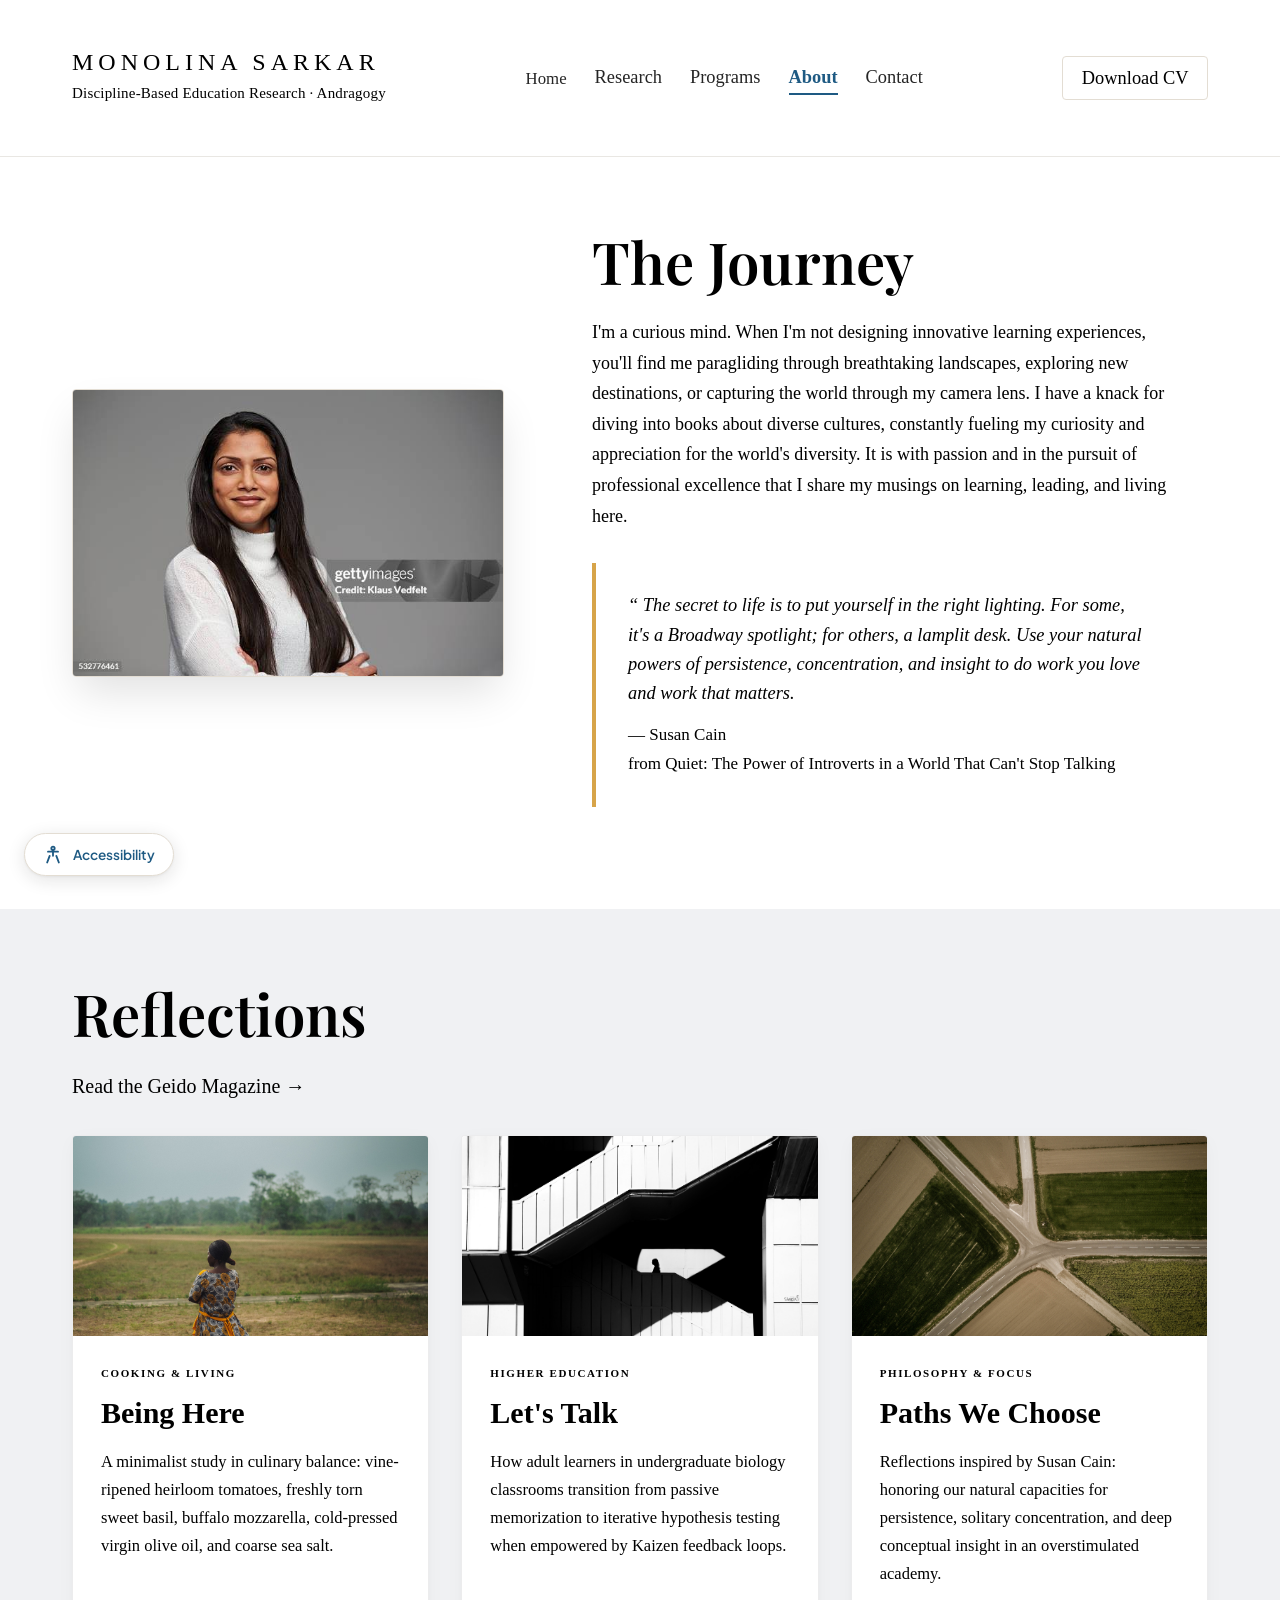
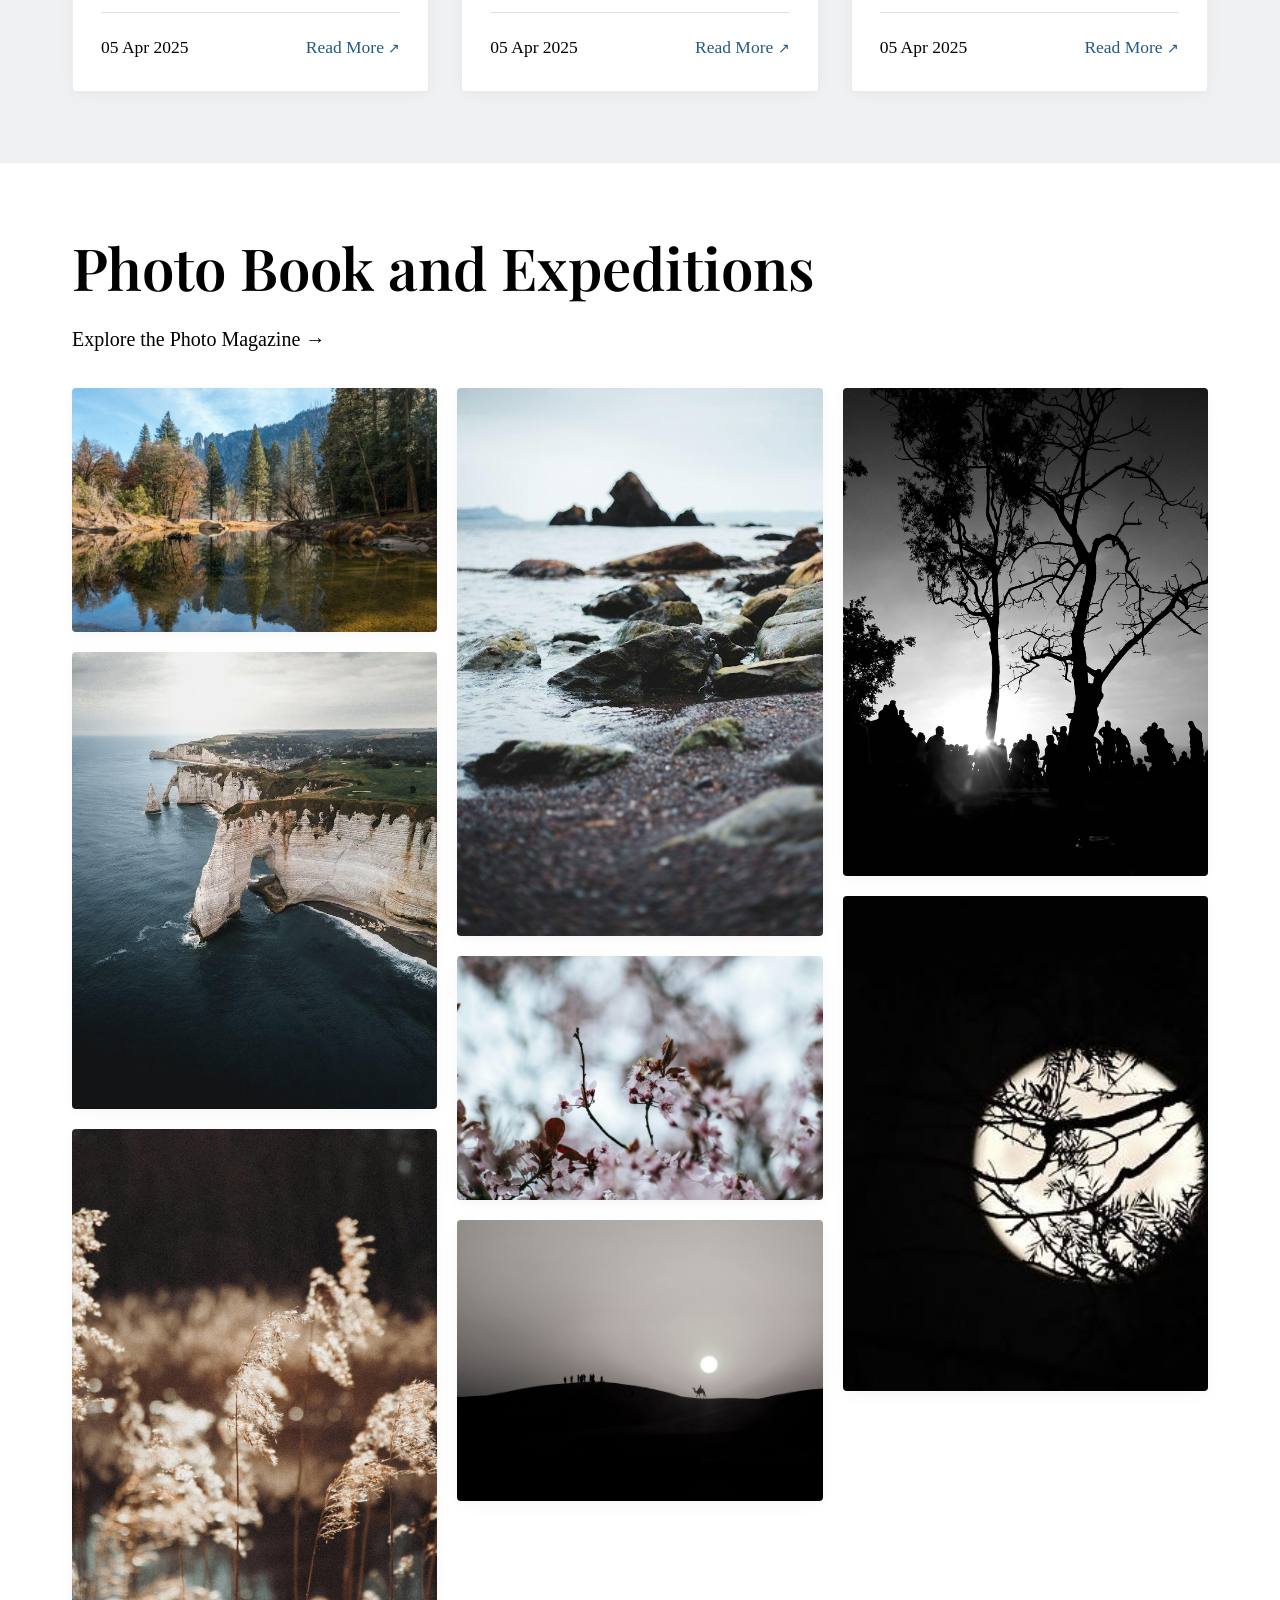
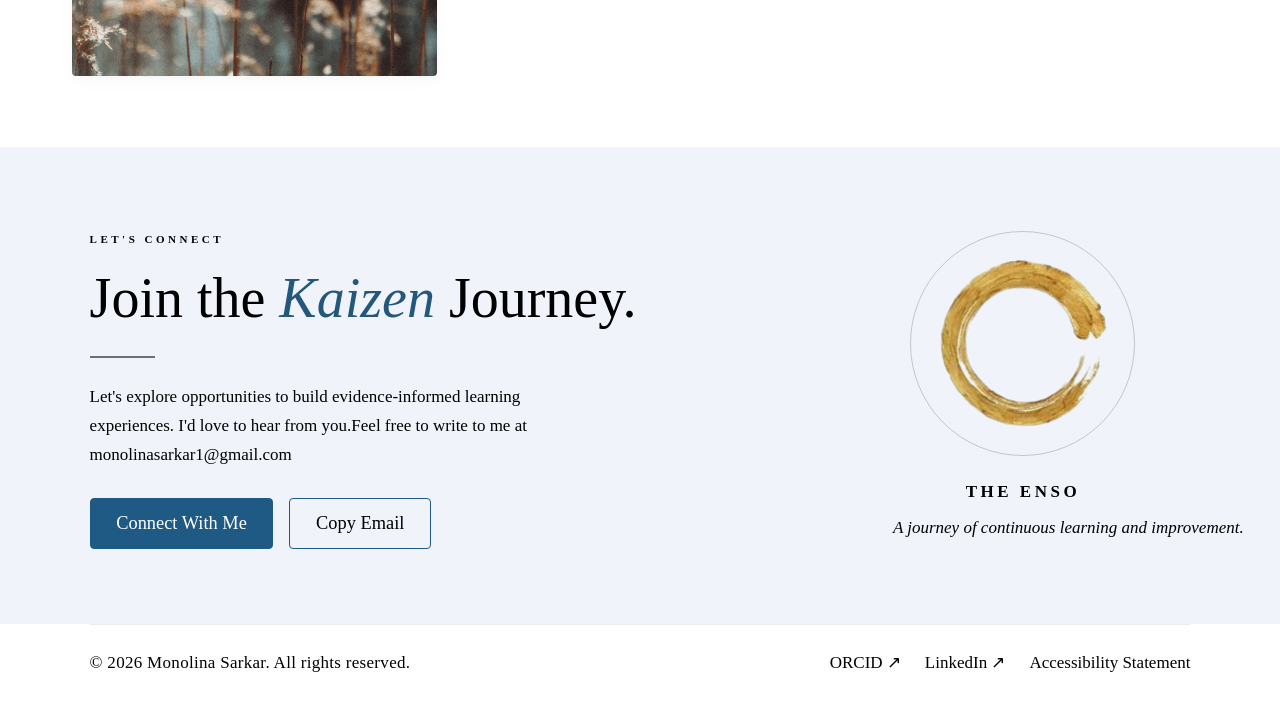
==== commit b85d0c76: "2nd_Commit" ====
--- a/about.html
+++ b/about.html
@@ -750,7 +750,18 @@
 
 }
 
-
+.contact-arrow {
+    display: inline-block;
+    font-size: 14px;
+    color: black;
+    transition: transform 0.3s ease, color 0.3s ease;
+    transform: translate(0, 0);
+}
+
+a:hover .contact-arrow {
+    transform: translate(3px, -3px);
+    color: #245b80;
+}
 /* =========================================
    MOBILE RESPONSIVENESS
 ========================================= */
@@ -844,6 +855,54 @@
         gap: 13px;
     }
 
+}
+/* =========================================
+   MOBILE NAVIGATION DRAWER
+========================================= */
+
+.mobile-drawer {
+    display: none;
+    position: fixed;
+    top: 70px;
+    left: 0;
+    width: 100%;
+    max-height: calc(100vh - 70px);
+    overflow-y: auto;
+    background: #ffffff;
+    padding: 15px 20px 25px;
+    box-sizing: border-box;
+    z-index: 9999;
+    flex-direction: column;
+}
+
+/* Show drawer when opened */
+.mobile-drawer.is-open {
+    display: flex;
+}
+
+/* Individual navigation links */
+.mobile-drawer .nav-link {
+    display: block;
+    width: 100%;
+    padding: 14px 12px;
+    box-sizing: border-box;
+    color: #222222;
+    text-decoration: none;
+    font-size: 17px;
+}
+
+/* Active link */
+.mobile-drawer .nav-link.active {
+    color: #17619b !important;
+    font-weight: 700;
+    border-bottom: 2px solid #17619b;
+}
+
+/* Mobile screen */
+@media (min-width: 821px) {
+    .mobile-drawer {
+        display: none !important;
+    }
 }
   </style>
 
@@ -904,7 +963,7 @@
         <li>
           <a href="index.html#practice-areas" class="nav-link"
              style="font-family:'Garamond'; font-size:1.15rem;">
-            Practice areas
+            Programs
           </a>
         </li>
 
@@ -972,9 +1031,7 @@
    <a href="about.html" class="nav-link active">About</a>
   <a href="contact.html" class="nav-link">Contact</a>
 
-  <a href="accessibility-statement.html" class="nav-link">
-    Accessibility Statement
-  </a>
+
 
   <div style="margin-top:1.5rem;">
 
@@ -1102,11 +1159,14 @@
                 <span class="blog-date"
                   style="font-family: Garamond; font-size: 17.5px; color: #000000; font-weight: 400;">05
                   Apr 2025</span>
-                  <a href="assets/adult_learning.pdf" target="_blank"
-                  rel="noopener noreferrer" class="read-more" >
-                  <span class="button-text">Read More</span>
-                  <span class="arrow" aria-hidden="true">&rarr;</span>
-                </a>
+              
+           <a href="assets/adult_learning.pdf"
+   target="_blank"
+   rel="noopener noreferrer"
+   style="font-family: Garamond; font-size: 17.5px; color: #245b80;">
+    Read More
+    <span class="contact-arrow" aria-hidden="true" style="color: #245b80;">↗</span>
+</a>
 
               </div>
             </div>
@@ -1132,18 +1192,14 @@
                 <span class="blog-date"
                   style="font-family: Garamond; font-size: 17.5px; color: #000000; font-weight: 400;">05
                   Apr 2025</span>
-                <a href="assets/book_Orhan.pdf" target="_blank"
-                  rel="noopener noreferrer" class="read-more" >
-
-                  <span class="button-text">Read More</span>
-
-
-
-
-
-
-                  <span class="arrow" aria-hidden="true">&rarr;</span>
-                </a>
+                     <a href="assets/adult_learning.pdf"
+   target="_blank"
+   rel="noopener noreferrer"
+   style="font-family: Garamond; font-size: 17.5px; color: #245b80;">
+    Read More
+    <span class="contact-arrow" aria-hidden="true" style="color: #245b80;">↗</span>
+</a>
+
               </div>
             </div>
           </article>
@@ -1167,12 +1223,13 @@
                <span class="blog-date"
                   style="font-family: Garamond; font-size: 17.5px; color: #000000; font-weight: 400;">05
                   Apr 2025</span>
-                <a href="assets/adult_learning.pdf" target="_blank"
-                  rel="noopener noreferrer" class="read-more" >
-                  <span class="button-text">Read More</span>
-                  <span class="arrow" aria-hidden="true">&rarr;</span>
-                </a>
-
+                     <a href="assets/adult_learning.pdf"
+   target="_blank"
+   rel="noopener noreferrer"
+   style="font-family: Garamond; font-size: 17.5px; color: #245b80;">
+    Read More
+    <span class="contact-arrow" aria-hidden="true" style="color: #245b80;">↗</span>
+</a>
 
 
 
@@ -1190,13 +1247,14 @@
       <div class="container">
         <div class="photo-gallery-header" style="margin-bottom: 2rem;">
           <div>
-           
-                  <header class="section-header">
+       <header class="section-header">
           <h1 class="section-title">
     Photo Book and Expeditions
 </h1>
 <a href="geido.html" class="magazine-link" style="font-family: Garamond; font-size: 20px;">Explore the Photo Magazine →</a>
         </header>
+         
+        
           </div>
         </div>
 
--- a/css/style.css
+++ b/css/style.css
@@ -360,10 +360,10 @@
   padding-top: calc(var(--section-spacing-y) * 0.65);
   padding-bottom: calc(var(--section-spacing-y) * 0.65);
 }
-
+/*
 .section-header {
   margin-bottom: var(--header-body-spacing);
-}
+}*/
 
 .section-label {
   font-family: var(--font-mono);
@@ -621,7 +621,7 @@
 }
 
 .read-more:hover {
-  color: #a47a43;
+  color: #245b80;;
 }
 
 .read-more .arrow {
